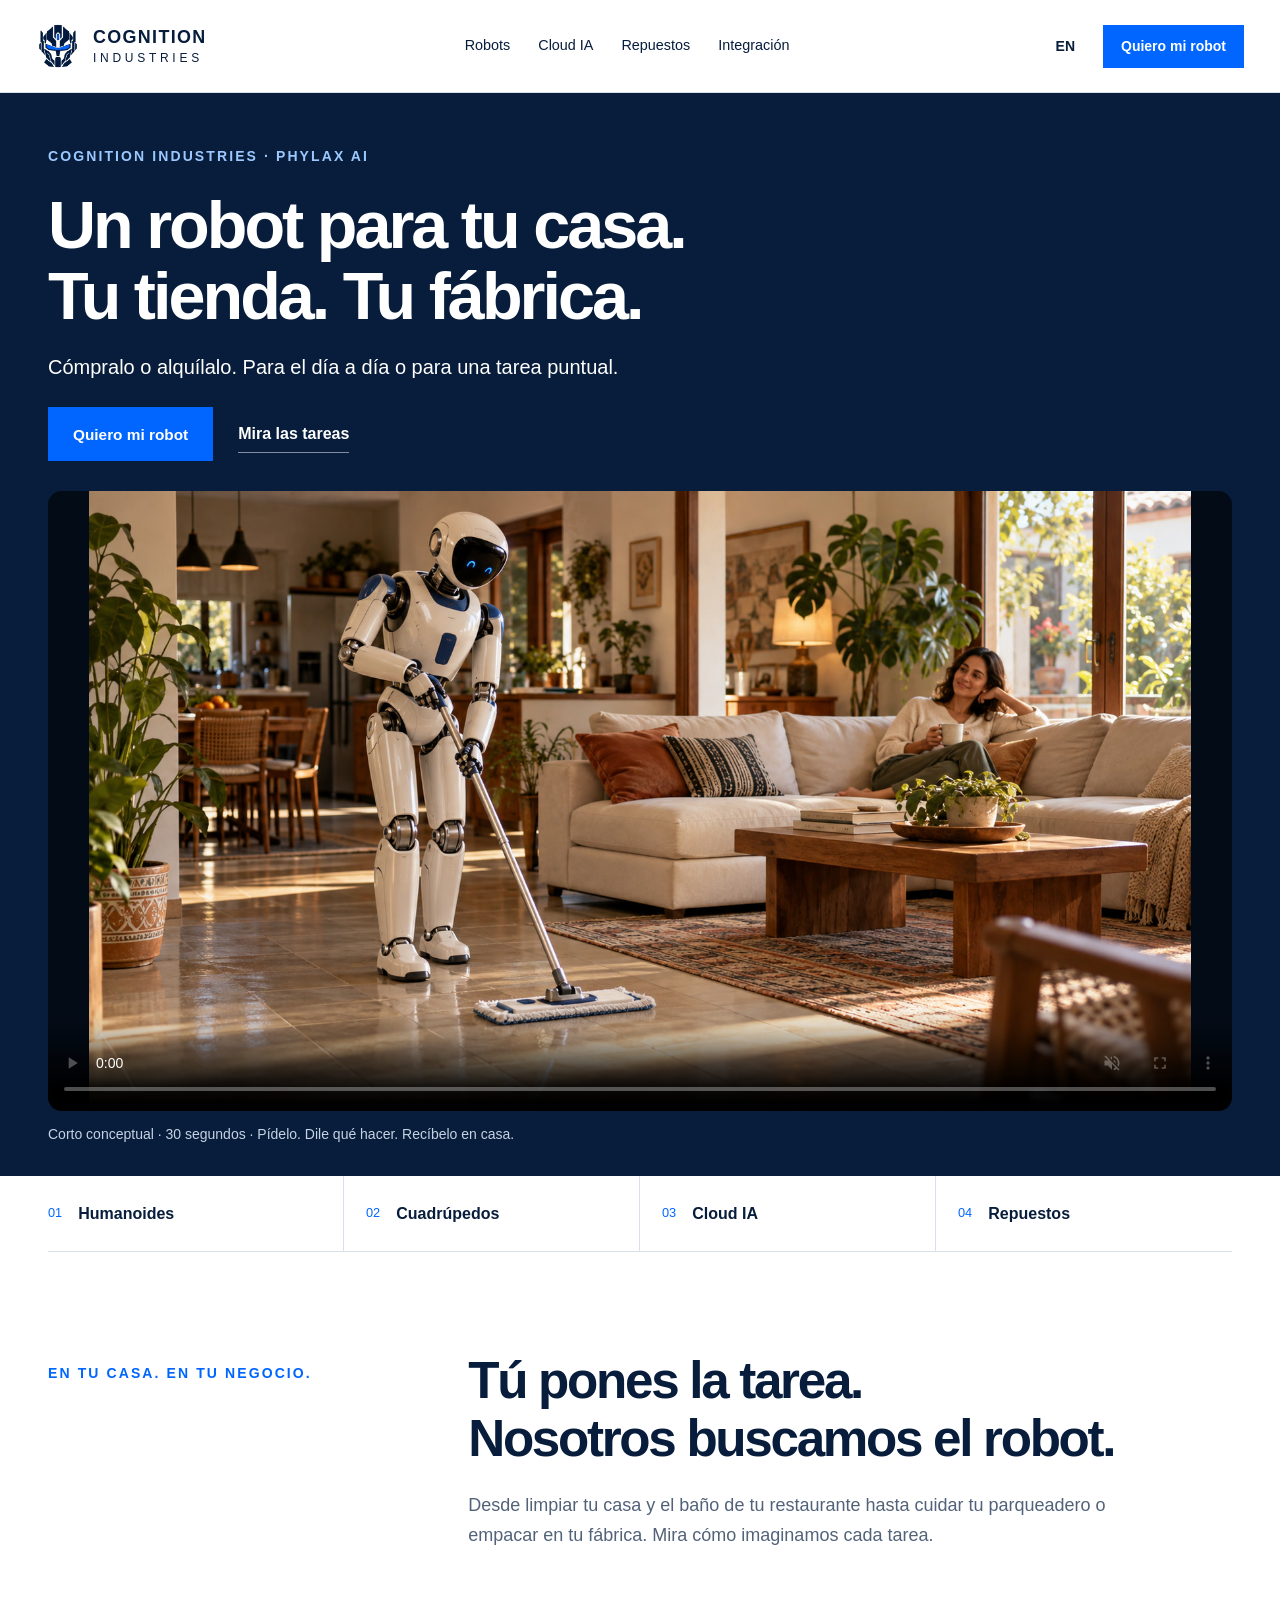
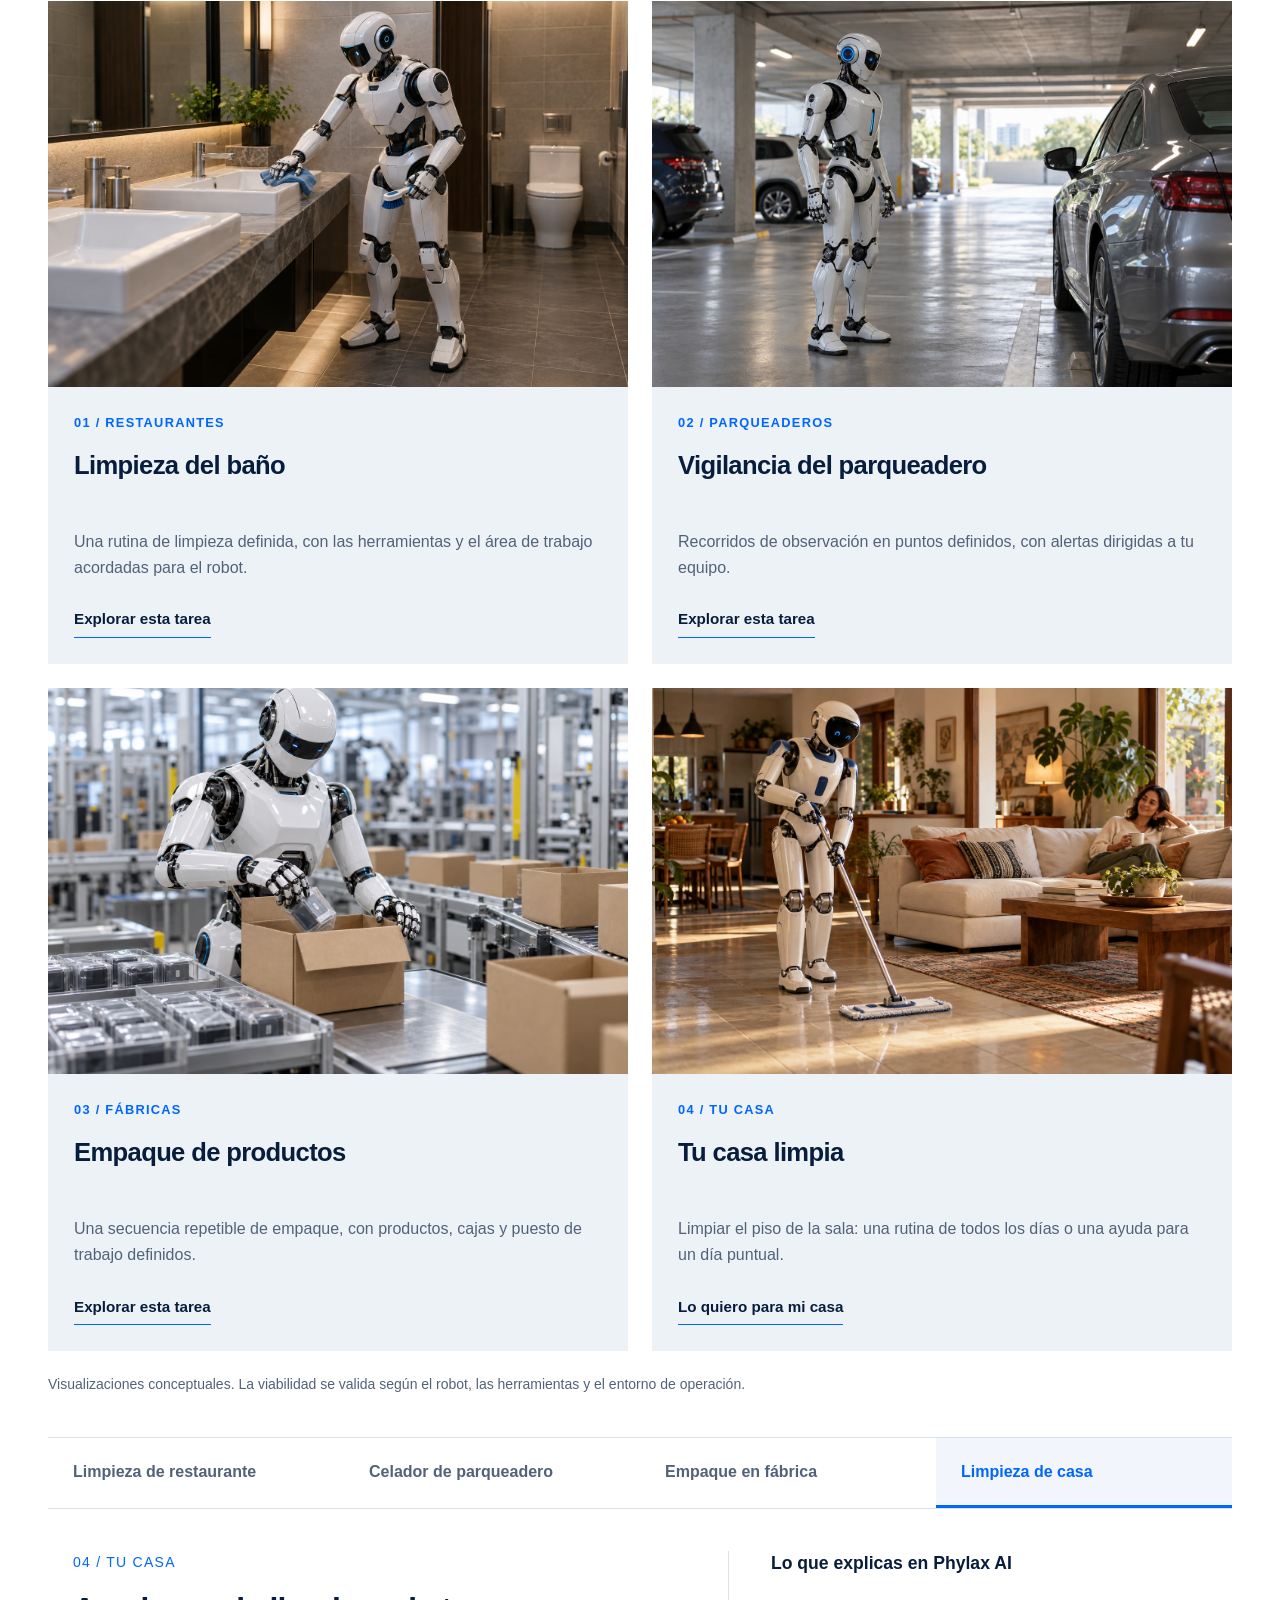
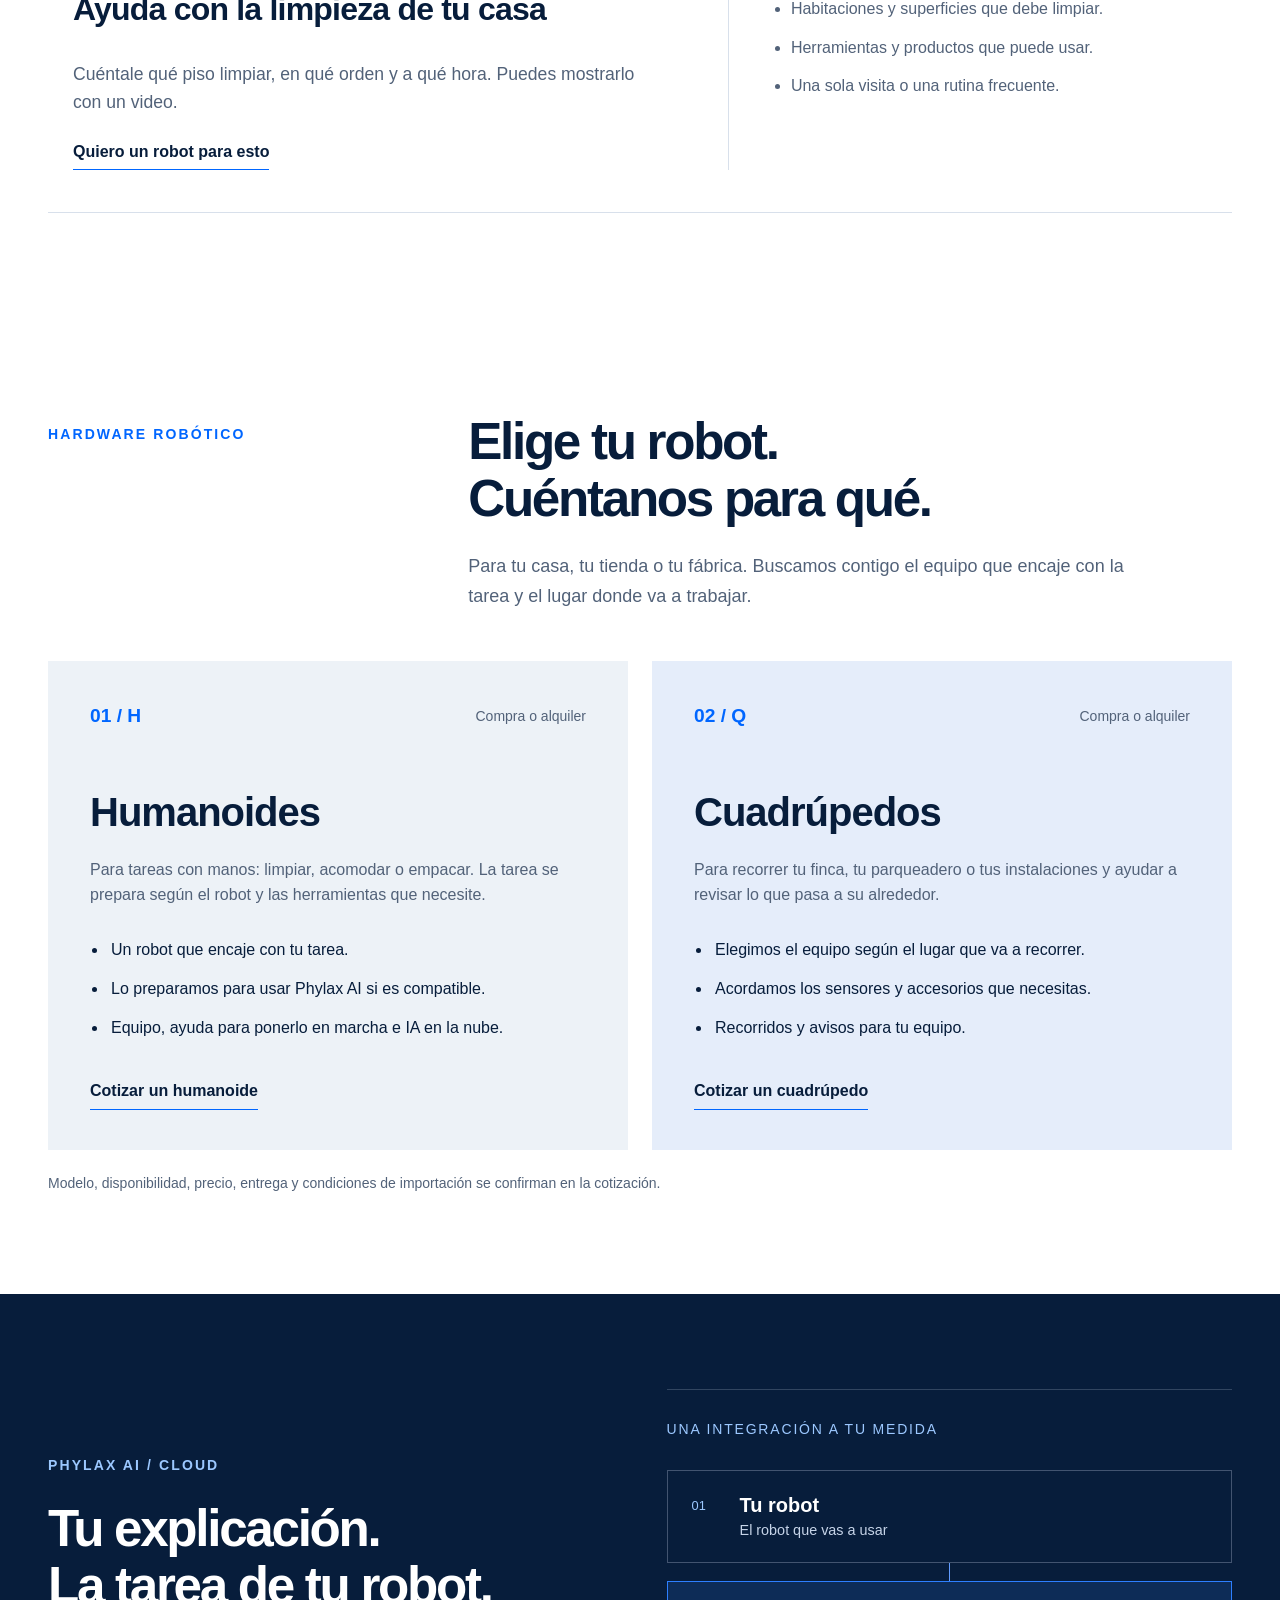
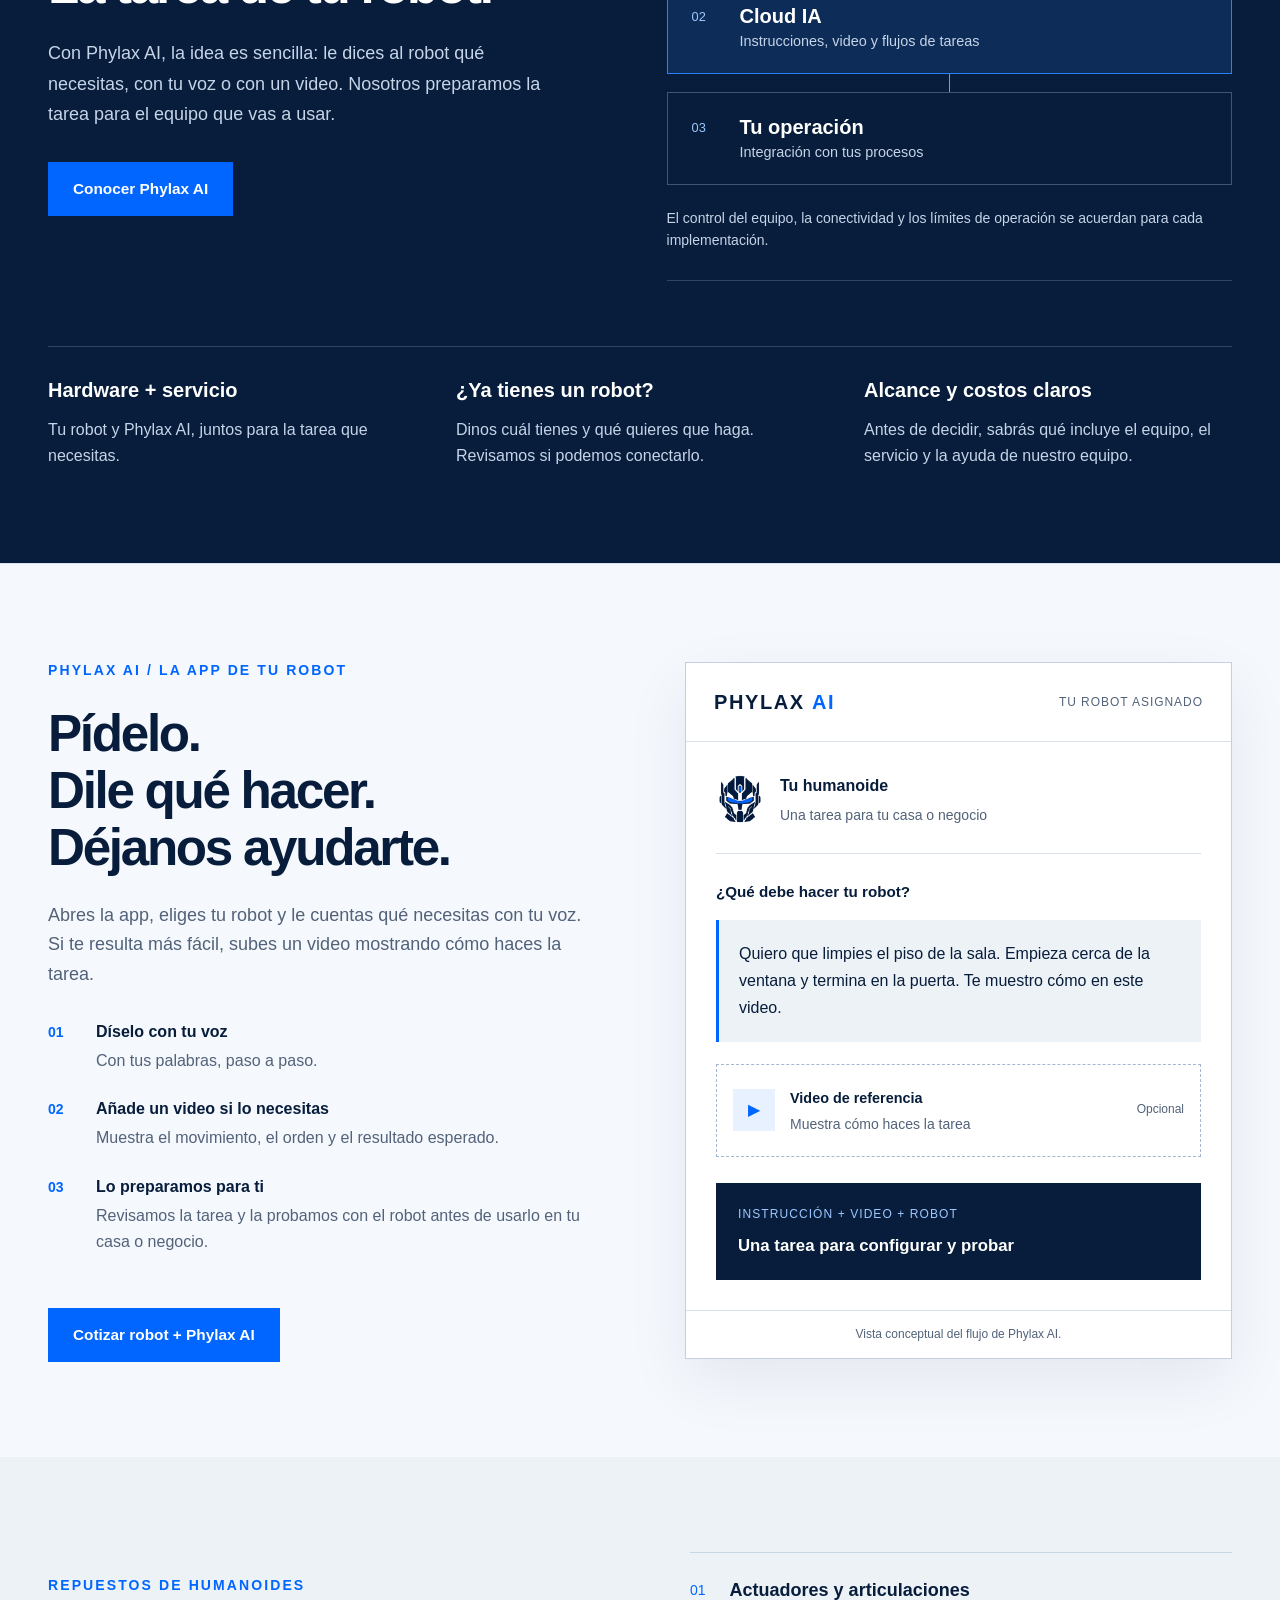
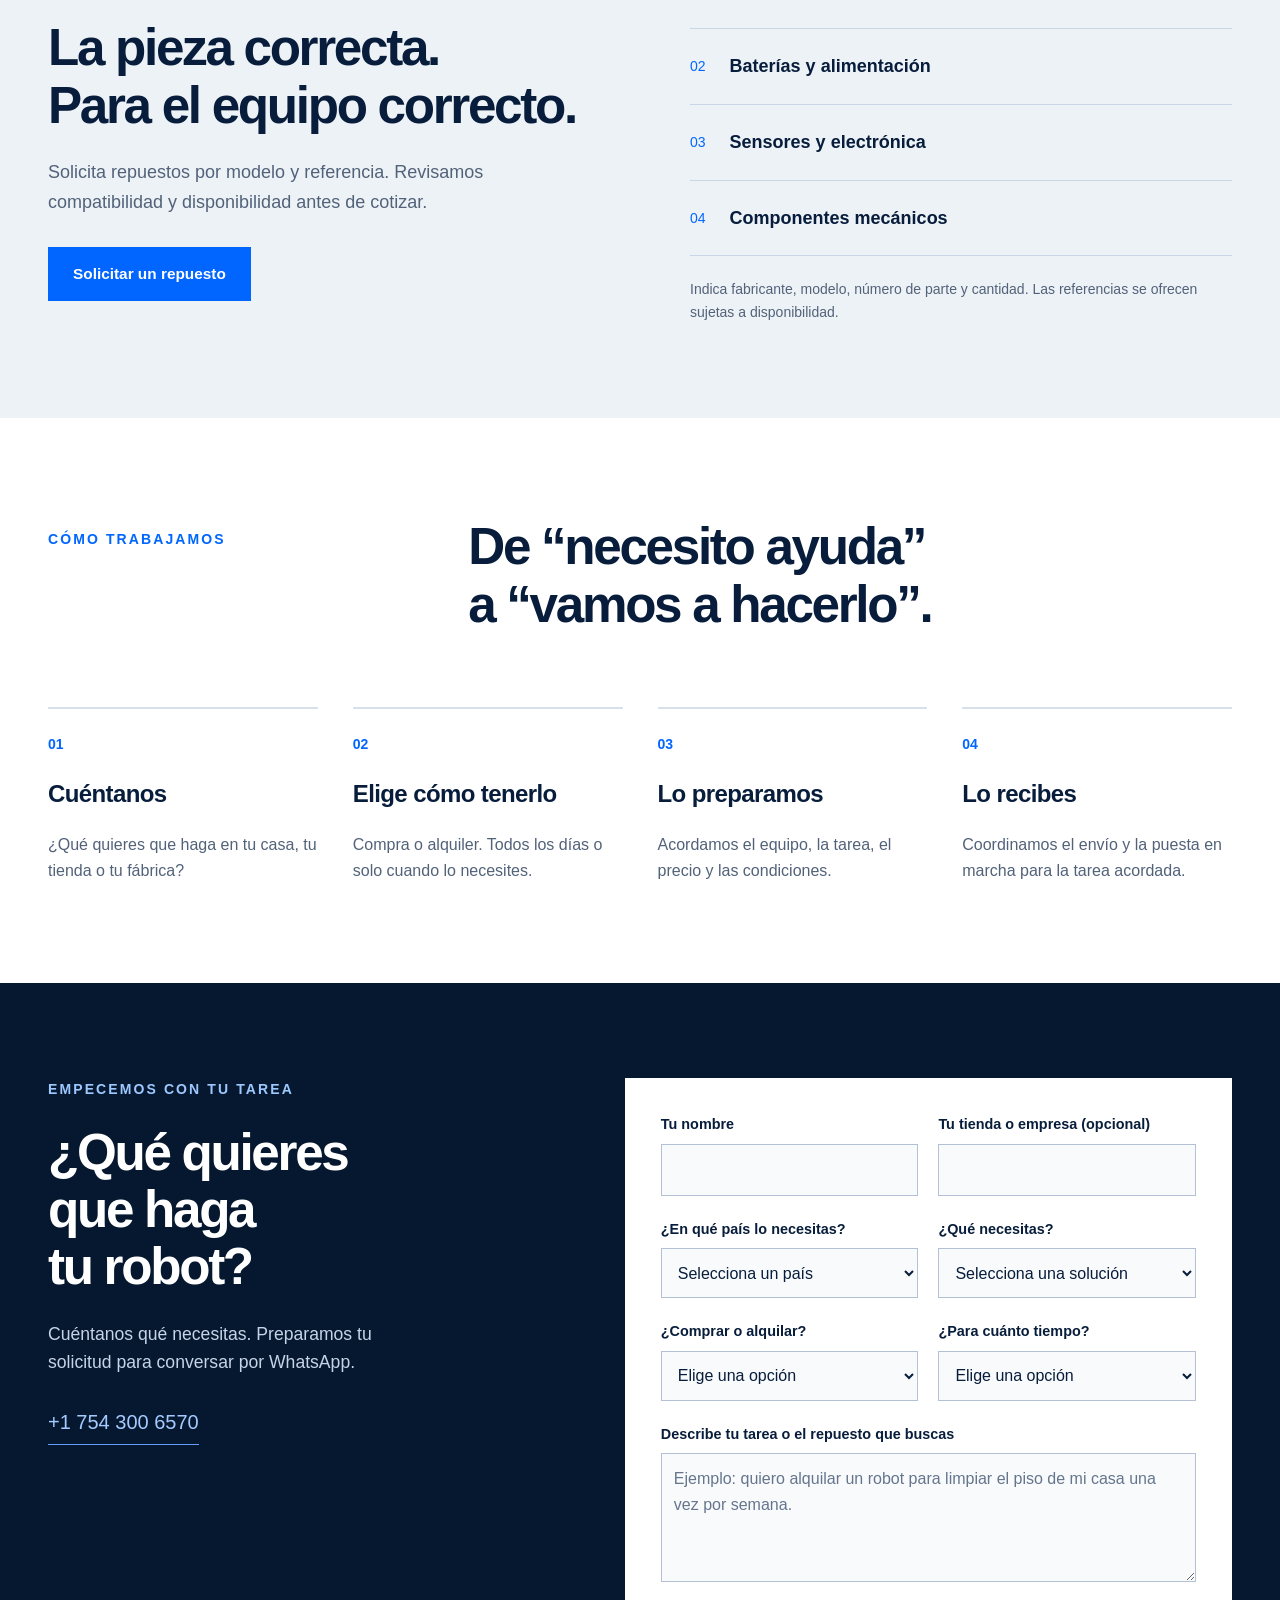
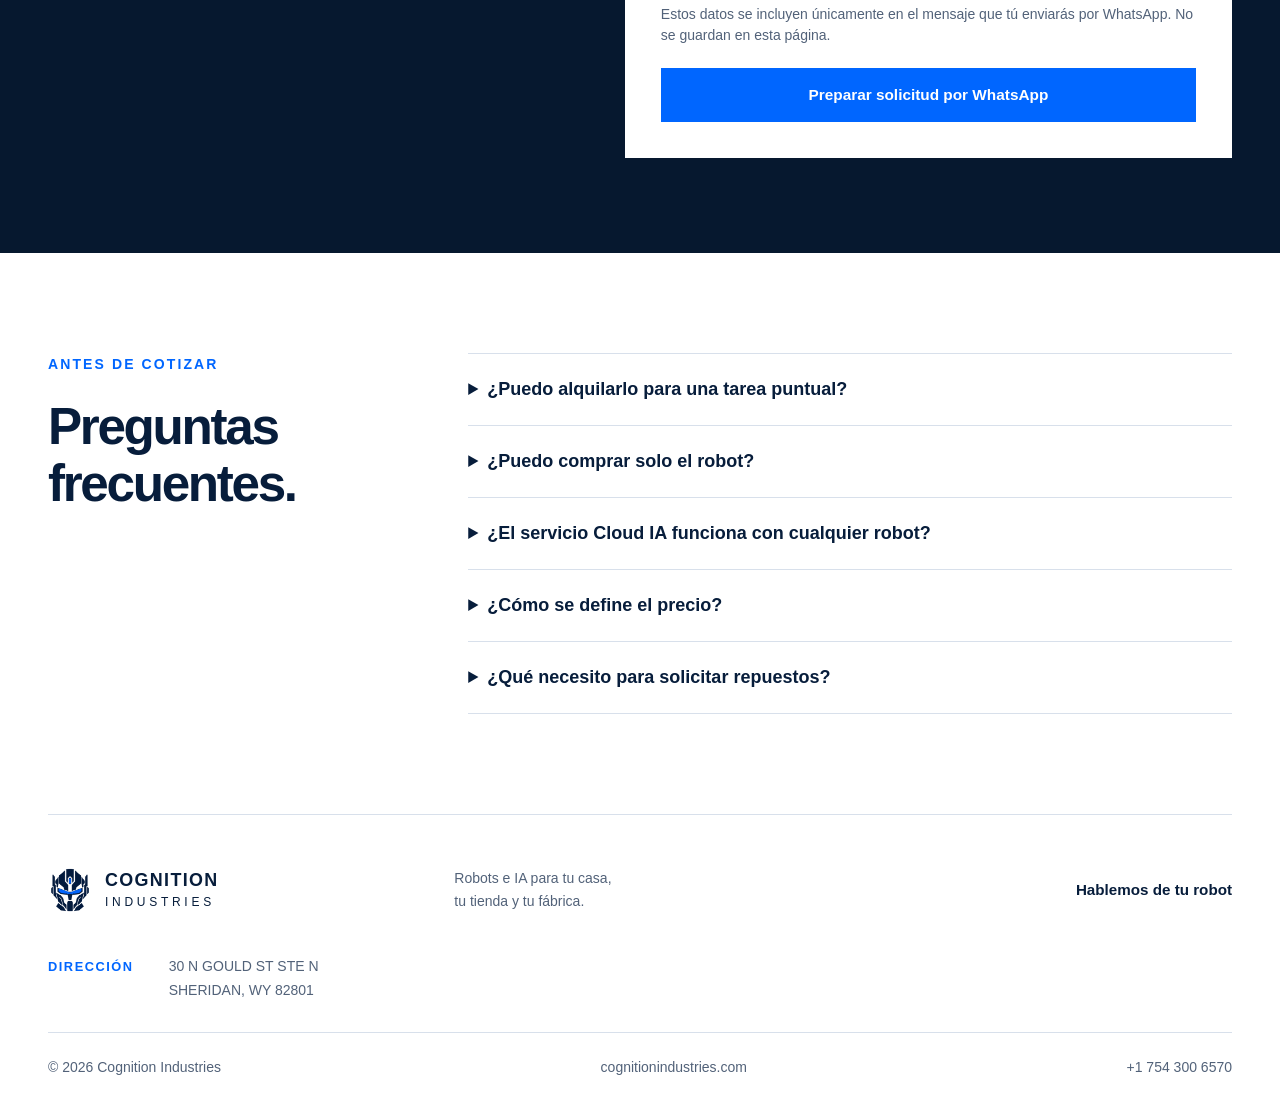
==== index.html @ f6464fd8 "Publicar primera versión de Cognition Industries" ====
<!DOCTYPE html>

<html lang="es"><head><meta charset="utf-8"/><meta content="width=device-width,initial-scale=1" name="viewport"/><title>Cognition Industries | Robótica y Cloud IA en Latinoamérica</title><meta content="Compra o alquila un robot para tu casa, tu tienda o tu fábrica. Humanoides, cuadrúpedos, Phylax AI y repuestos en Latinoamérica." name="description"/><meta content="#071D3B" name="theme-color"/><link href="simbolo-cognition.png" rel="icon" type="image/png"/><link href="styles.css" rel="stylesheet"/><script defer="" src="app.js"></script></head><body>
<a class="skip" data-en="Skip to content" href="#contenido">Ir al contenido</a>
<header><div class="nav-shell"><a aria-label="Cognition Industries" class="brand" href="#inicio"><img alt="" height="50" src="simbolo-cognition.png" width="44"/><span>COGNITION<small>INDUSTRIES</small></span></a><button aria-controls="navigation" aria-expanded="false" data-en="Menu" id="menu">Menú</button><nav aria-label="Navegación principal" id="navigation"><a data-en="Robots" href="#robots">Robots</a><a data-en="AI Cloud" href="#cloud">Cloud IA</a><a data-en="Spare parts" href="#repuestos">Repuestos</a><a data-en="Integration" href="#integracion">Integración</a></nav><div class="nav-actions"><button aria-label="Switch to English" id="language">EN</button><a class="button small" data-en="Find my robot" href="#cotizar">Quiero mi robot</a></div></div></header>
<main id="contenido">
<section class="film-hero" id="inicio"><div class="container film-heading"><p class="eyebrow light" data-en="COGNITION INDUSTRIES · PHYLAX AI">COGNITION INDUSTRIES · PHYLAX AI</p><h1 data-en="A robot for your home.&lt;br&gt;Your store. Your factory.">Un robot para tu casa.<br/>Tu tienda. Tu fábrica.</h1><p data-en="Buy it or rent it. For everyday work or a one-off task.">Cómpralo o alquílalo. Para el día a día o para una tarea puntual.</p><div class="hero-actions"><a class="button" data-en="I want my robot" href="#cotizar">Quiero mi robot</a><a class="text-link" data-en="See what it could do" href="#integracion">Mira las tareas</a></div></div><div class="container film-player"><video aria-label="Corto conceptual: solicita un robot por voz, despacho y limpieza del hogar" autoplay="" controls="" id="opening-film" loop="" muted="" playsinline="" poster="robot-limpieza-casa.jpg" preload="metadata"><source src="phylax-casa.mp4" type="video/mp4"/><track default="" kind="captions" label="Español" src="phylax-casa-es.vtt" srclang="es"/></video><p class="film-caption" data-en="Concept short · 30 seconds · Request it. Tell it what to do. Receive it at home.">Corto conceptual · 30 segundos · Pídelo. Dile qué hacer. Recíbelo en casa.</p></div></section>
<div class="solution-index container"><a href="#humanoides"><span>01</span><strong data-en="Humanoids">Humanoides</strong></a><a href="#cuadrupedos"><span>02</span><strong data-en="Quadrupeds">Cuadrúpedos</strong></a><a href="#cloud"><span>03</span><strong data-en="AI Cloud">Cloud IA</strong></a><a href="#repuestos"><span>04</span><strong data-en="Spare parts">Repuestos</strong></a></div><section class="section container" id="integracion"><div class="section-head"><p class="eyebrow" data-en="AT HOME. AT WORK.">EN TU CASA. EN TU NEGOCIO.</p><div><h2 data-en="You bring the task.&lt;br&gt;We find the robot.">Tú pones la tarea.<br/>Nosotros buscamos el robot.</h2><p class="intro" data-en="From cleaning your home and restaurant restroom to watching your parking area or packing in your factory. See how we imagine each task.">Desde limpiar tu casa y el baño de tu restaurante hasta cuidar tu parqueadero o empacar en tu fábrica. Mira cómo imaginamos cada tarea.</p></div></div>
<div class="industry-scenes">
<article><img alt="Visualización conceptual de un robot limpiando el baño de un restaurante" height="1024" loading="lazy" src="robot-limpieza-restaurante.png" width="1536"/><div class="scene-copy"><span class="eyebrow" data-en="01 / RESTAURANTS">01 / RESTAURANTES</span><h3 data-en="Cleaning the restroom">Limpieza del baño</h3><p data-en="A defined cleaning routine, with the tools and work area agreed for the robot.">Una rutina de limpieza definida, con las herramientas y el área de trabajo acordadas para el robot.</p><button class="text-link dark" data-case-pick="limpieza" data-en="Explore this task">Explorar esta tarea</button></div></article>
<article><img alt="Visualización conceptual de un robot celador en un parqueadero" height="1024" loading="lazy" src="robot-celador-parqueadero.png" width="1536"/><div class="scene-copy"><span class="eyebrow" data-en="02 / PARKING FACILITIES">02 / PARQUEADEROS</span><h3 data-en="Parking security">Vigilancia del parqueadero</h3><p data-en="Monitoring routes and observations at defined points, with alerts directed to your team.">Recorridos de observación en puntos definidos, con alertas dirigidas a tu equipo.</p><button class="text-link dark" data-case-pick="parqueadero" data-en="Explore this task">Explorar esta tarea</button></div></article>
<article><img alt="Visualización conceptual de un robot empacando productos en una fábrica" height="1024" loading="lazy" src="robot-empaque-fabrica.png" width="1536"/><div class="scene-copy"><span class="eyebrow" data-en="03 / FACTORIES">03 / FÁBRICAS</span><h3 data-en="Product packing">Empaque de productos</h3><p data-en="A repeatable packing sequence for defined products, boxes and workstation conditions.">Una secuencia repetible de empaque, con productos, cajas y puesto de trabajo definidos.</p><button class="text-link dark" data-case-pick="empaque" data-en="Explore this task">Explorar esta tarea</button></div></article>
<article><img alt="Escena conceptual de un humanoide limpiando el piso de una casa" height="864" loading="lazy" src="robot-limpieza-casa.jpg" width="1536"/><div class="scene-copy"><span class="eyebrow" data-en="04 / YOUR HOME">04 / TU CASA</span><h3 data-en="A clean home">Tu casa limpia</h3><p data-en="Clean the living room floor: a regular routine or help for a specific day.">Limpiar el piso de la sala: una rutina de todos los días o una ayuda para un día puntual.</p><button class="text-link dark" data-case-pick="casa" data-en="I want this for my home">Lo quiero para mi casa</button></div></article></div><p class="note scene-disclosure" data-en="Concept visualizations. Feasibility is validated according to the robot, tools and operating environment.">Visualizaciones conceptuales. La viabilidad se valida según el robot, las herramientas y el entorno de operación.</p>
<div class="case-browser"><div aria-label="Tareas industriales" class="case-tabs" role="tablist"><button aria-controls="case-panel" aria-selected="true" data-case="limpieza" data-en="Restaurant cleaning" id="tab-limpieza" role="tab">Limpieza de restaurante</button><button aria-controls="case-panel" aria-selected="false" data-case="parqueadero" data-en="Parking security" id="tab-parqueadero" role="tab" tabindex="-1">Celador de parqueadero</button><button aria-controls="case-panel" aria-selected="false" data-case="empaque" data-en="Factory packing" id="tab-empaque" role="tab" tabindex="-1">Empaque en fábrica</button><button aria-controls="case-panel" aria-selected="false" data-case="casa" data-en="Home cleaning" id="tab-casa" role="tab" tabindex="-1">Limpieza de casa</button></div><div aria-labelledby="tab-limpieza" class="case-panel" id="case-panel" role="tabpanel" tabindex="0"><div><span class="case-meta" id="case-meta">01 / RESTAURANTE</span><h3 id="case-title">Una rutina de limpieza para tu restaurante</h3><p id="case-description">Describe qué superficies debe limpiar el robot, con qué herramientas y en qué horario.</p><button class="text-link dark" data-en="I want a robot for this" id="case-quote">Quiero un robot para esto</button></div><div class="case-requirements"><h4 data-en="What you explain in Phylax AI">Lo que explicas en Phylax AI</h4><ul id="case-requirements"><li>Superficies y orden de limpieza.</li><li>Herramientas y productos permitidos.</li><li>Horario y límites del área de trabajo.</li></ul></div></div></div></section>
<section class="section container" id="robots"><div class="section-head"><p class="eyebrow" data-en="ROBOTIC HARDWARE">HARDWARE ROBÓTICO</p><div><h2 data-en="Choose your robot.&lt;br&gt;Tell us what for.">Elige tu robot.<br/>Cuéntanos para qué.</h2><p class="intro" data-en="For your home, store or factory. Together, we find equipment that fits the task and where it will work.">Para tu casa, tu tienda o tu fábrica. Buscamos contigo el equipo que encaje con la tarea y el lugar donde va a trabajar.</p></div></div><div class="robot-offers">
<article class="robot-offer" id="humanoides"><div class="offer-top"><b>01 / H</b><span data-en="Buy or rent">Compra o alquiler</span></div><h3 data-en="Humanoids">Humanoides</h3><p data-en="For hands-on tasks: cleaning, arranging or packing. The task is set up for the robot and tools it needs.">Para tareas con manos: limpiar, acomodar o empacar. La tarea se prepara según el robot y las herramientas que necesite.</p><ul><li data-en="A robot that fits your task.">Un robot que encaje con tu tarea.</li><li data-en="We set it up for Phylax AI when compatible.">Lo preparamos para usar Phylax AI si es compatible.</li><li data-en="Equipment, setup help and cloud AI.">Equipo, ayuda para ponerlo en marcha e IA en la nube.</li></ul><button class="text-link dark" data-en="Request a humanoid quote" data-solution="Humanoide">Cotizar un humanoide</button></article>
<article class="robot-offer quadruped" id="cuadrupedos"><div class="offer-top"><b>02 / Q</b><span data-en="Buy or rent">Compra o alquiler</span></div><h3 data-en="Quadrupeds">Cuadrúpedos</h3><p data-en="For moving around your land, parking area or premises and helping you check its surroundings.">Para recorrer tu finca, tu parqueadero o tus instalaciones y ayudar a revisar lo que pasa a su alrededor.</p><ul><li data-en="We choose equipment for the area it will cover.">Elegimos el equipo según el lugar que va a recorrer.</li><li data-en="We agree on the sensors and accessories you need.">Acordamos los sensores y accesorios que necesitas.</li><li data-en="Routes and alerts for your team.">Recorridos y avisos para tu equipo.</li></ul><button class="text-link dark" data-en="Request a quadruped quote" data-solution="Cuadrúpedo">Cotizar un cuadrúpedo</button></article></div><p class="note" data-en="Model, availability, price, delivery and import conditions are confirmed in the quotation.">Modelo, disponibilidad, precio, entrega y condiciones de importación se confirman en la cotización.</p></section>
<section class="cloud-section" id="cloud"><div class="container cloud-grid"><div><p class="eyebrow light" data-en="PHYLAX AI / CLOUD">PHYLAX AI / CLOUD</p><h2 data-en="Your explanation.&lt;br&gt;Your robot’s task.">Tu explicación.<br/>La tarea de tu robot.</h2><p class="cloud-copy" data-en="With Phylax AI, the idea is simple: tell the robot what you need, using your voice or a video. We set up the task for the equipment you will use.">Con Phylax AI, la idea es sencilla: le dices al robot qué necesitas, con tu voz o con un video. Nosotros preparamos la tarea para el equipo que vas a usar.</p><button class="button" data-en="Meet Phylax AI" data-solution="Cloud IA">Conocer Phylax AI</button></div><div class="architecture-area"><p class="architecture-label" data-en="AN INTEGRATION BUILT FOR YOUR TASK">UNA INTEGRACIÓN A TU MEDIDA</p><div class="architecture"><div class="node"><span>01</span><strong data-en="Your robot">Tu robot</strong><small data-en="The robot you will use">El robot que vas a usar</small></div><div class="connector"></div><div class="node core"><span>02</span><strong data-en="AI Cloud">Cloud IA</strong><small data-en="Instructions, video and task workflows">Instrucciones, video y flujos de tareas</small></div><div class="connector"></div><div class="node"><span>03</span><strong data-en="Your operations">Tu operación</strong><small data-en="Integration with your processes">Integración con tus procesos</small></div></div><p class="note" data-en="Equipment control, connectivity and operating limits are agreed for each implementation.">El control del equipo, la conectividad y los límites de operación se acuerdan para cada implementación.</p></div></div><div class="container cloud-details"><div><h3 data-en="Hardware + service">Hardware + servicio</h3><p data-en="Your robot and Phylax AI, together for the task you need.">Tu robot y Phylax AI, juntos para la tarea que necesitas.</p></div><div><h3 data-en="Already have a robot?">¿Ya tienes un robot?</h3><p data-en="Tell us which robot you have and what you want it to do. We check whether we can connect it.">Dinos cuál tienes y qué quieres que haga. Revisamos si podemos conectarlo.</p></div><div><h3 data-en="Clear scope and costs">Alcance y costos claros</h3><p data-en="Before deciding, you will know what the equipment, service and team support include.">Antes de decidir, sabrás qué incluye el equipo, el servicio y la ayuda de nuestro equipo.</p></div></div></section>

<section class="phylax-section" id="phylax-app"><div class="container phylax-grid"><div><p class="eyebrow" data-en="PHYLAX AI / YOUR ROBOT'S APP">PHYLAX AI / LA APP DE TU ROBOT</p><h2 data-en="Request it.&lt;br&gt;Tell it what to do.&lt;br&gt;Let us help.">Pídelo.<br/>Dile qué hacer.<br/>Déjanos ayudarte.</h2><p class="intro" data-en="Open the app, choose your robot and use your voice to say what you need. If it is easier, upload a video showing how you do the task.">Abres la app, eliges tu robot y le cuentas qué necesitas con tu voz. Si te resulta más fácil, subes un video mostrando cómo haces la tarea.</p><ol class="phylax-steps"><li><b data-en="Say it with your voice">Díselo con tu voz</b><span data-en="Use your own words, step by step.">Con tus palabras, paso a paso.</span></li><li><b data-en="Add a video if useful">Añade un video si lo necesitas</b><span data-en="Show the movement, order and expected result.">Muestra el movimiento, el orden y el resultado esperado.</span></li><li><b data-en="We set it up for you">Lo preparamos para ti</b><span data-en="We review and test the task with the robot before it works in your home or business.">Revisamos la tarea y la probamos con el robot antes de usarlo en tu casa o negocio.</span></li></ol><button class="button" data-en="Request robot + Phylax AI" data-solution="Hardware + Cloud IA">Cotizar robot + Phylax AI</button></div>
<div class="app-concept"><div class="app-title"><span class="app-logotype">PHYLAX <b>AI</b></span><span class="app-subtitle" data-en="YOUR ASSIGNED ROBOT">TU ROBOT ASIGNADO</span></div><div class="app-body"><div class="app-robot-row"><img alt="" height="54" src="simbolo-cognition.png" width="48"/><div><b data-en="Your humanoid">Tu humanoide</b><p data-en="A task for your home or business">Una tarea para tu casa o negocio</p></div></div><p class="app-label" data-en="What should your robot do?">¿Qué debe hacer tu robot?</p><blockquote id="app-instruction">Limpia el lavamanos y las superficies del baño del restaurante. Sigue el orden que muestro en el video y trabaja dentro del área asignada.</blockquote><div class="video-reference"><span aria-hidden="true" class="video-play">▶</span><div><b data-en="Reference video">Video de referencia</b><p data-en="Show how you do the task">Muestra cómo haces la tarea</p></div><span class="video-optional" data-en="Optional">Opcional</span></div><div class="app-task"><span data-en="INSTRUCTION + VIDEO + ROBOT">INSTRUCCIÓN + VIDEO + ROBOT</span><strong data-en="A task ready to configure and test">Una tarea para configurar y probar</strong></div></div><p class="app-concept-caption" data-en="Concept view of the Phylax AI workflow.">Vista conceptual del flujo de Phylax AI.</p></div></div></section>
<section class="parts-section" id="repuestos"><div class="container parts-grid"><div><p class="eyebrow" data-en="HUMANOID SPARE PARTS">REPUESTOS DE HUMANOIDES</p><h2 data-en="The right part.&lt;br&gt;For the right equipment.">La pieza correcta.<br/>Para el equipo correcto.</h2><p class="intro" data-en="Request parts by model and reference. We review compatibility and availability before quoting.">Solicita repuestos por modelo y referencia. Revisamos compatibilidad y disponibilidad antes de cotizar.</p><button class="button" data-en="Request a spare part" data-solution="Repuestos">Solicitar un repuesto</button></div><div class="parts-list"><div><span>01</span><strong data-en="Actuators and joints">Actuadores y articulaciones</strong></div><div><span>02</span><strong data-en="Batteries and power">Baterías y alimentación</strong></div><div><span>03</span><strong data-en="Sensors and electronics">Sensores y electrónica</strong></div><div><span>04</span><strong data-en="Mechanical components">Componentes mecánicos</strong></div><p class="note" data-en="Provide manufacturer, model, part number and quantity. References are offered subject to availability.">Indica fabricante, modelo, número de parte y cantidad. Las referencias se ofrecen sujetas a disponibilidad.</p></div></div></section>
<section class="section container"><div class="section-head"><p class="eyebrow" data-en="HOW WE WORK">CÓMO TRABAJAMOS</p><h2 data-en="From “I need help”&lt;br&gt;to “let’s do it”.">De “necesito ayuda”<br/>a “vamos a hacerlo”.</h2></div><ol class="steps"><li><span>01</span><h3 data-en="Tell us">Cuéntanos</h3><p data-en="What do you want it to do in your home, store or factory?">¿Qué quieres que haga en tu casa, tu tienda o tu fábrica?</p></li><li><span>02</span><h3 data-en="Choose how to get it">Elige cómo tenerlo</h3><p data-en="Buy or rent. Every day or only when needed.">Compra o alquiler. Todos los días o solo cuando lo necesites.</p></li><li><span>03</span><h3 data-en="We prepare it">Lo preparamos</h3><p data-en="We agree on the equipment, task, price and terms.">Acordamos el equipo, la tarea, el precio y las condiciones.</p></li><li><span>04</span><h3 data-en="Receive it">Lo recibes</h3><p data-en="We coordinate delivery and setup for the agreed task.">Coordinamos el envío y la puesta en marcha para la tarea acordada.</p></li></ol></section>
<section class="quote-section" id="cotizar"><div class="container quote-grid"><div><p class="eyebrow light" data-en="LET'S START WITH YOUR TASK">EMPECEMOS CON TU TAREA</p><h2 data-en="What should&lt;br&gt;your robot&lt;br&gt;do?">¿Qué quieres<br/>que haga<br/>tu robot?</h2><p data-en="Tell us what you need. We prepare your request to continue on WhatsApp.">Cuéntanos qué necesitas. Preparamos tu solicitud para conversar por WhatsApp.</p><a class="phone" href="https://wa.me/17543006570" rel="noopener noreferrer" target="_blank">+1 754 300 6570</a></div><form id="quote-form"><div class="form-grid"><div class="field"><label data-en="Your name" for="name">Tu nombre</label><input autocomplete="name" id="name" maxlength="100" name="name" required=""/></div><div class="field"><label data-en="Your store or company (optional)" for="company">Tu tienda o empresa (opcional)</label><input autocomplete="organization" id="company" maxlength="120" name="company"/></div><div class="field"><label data-en="Which country do you need it in?" for="country">¿En qué país lo necesitas?</label><select id="country" name="country" required=""><option data-en="Select a country" value="">Selecciona un país</option><option data-en="Colombia" value="Colombia">Colombia</option><option>México</option><option>Chile</option><option>Perú</option><option>Argentina</option><option>Brasil</option><option>Ecuador</option><option>Venezuela</option><option>Panamá</option><option>Costa Rica</option><option>Uruguay</option><option>República Dominicana</option><option data-en="Another Latin American country" value="Otro">Otro país de Latinoamérica</option></select></div><div class="field"><label data-en="What do you need?" for="solution">¿Qué necesitas?</label><select id="solution" name="solution" required=""><option data-en="Select a solution" value="">Selecciona una solución</option><option data-en="Humanoid" value="Humanoide">Humanoide</option><option data-en="Quadruped" value="Cuadrúpedo">Cuadrúpedo</option><option data-en="AI Cloud" value="Cloud IA">Cloud IA</option><option data-en="Humanoid spare parts" value="Repuestos">Repuestos de humanoides</option><option data-en="Robot + AI Cloud" value="Hardware + Cloud IA">Robot + Cloud IA</option></select></div><div class="field"><label data-en="Buy or rent?" for="mode">¿Comprar o alquilar?</label><select id="mode" name="mode" required=""><option data-en="Choose an option" value="">Elige una opción</option><option data-en="Buy" value="Comprar">Comprar</option><option data-en="Rent" value="Alquilar">Alquilar</option><option data-en="Help me choose" value="Quiero orientación">Quiero orientación</option></select></div><div class="field"><label data-en="How often?" for="frequency">¿Para cuánto tiempo?</label><select id="frequency" name="frequency" required=""><option data-en="Choose an option" value="">Elige una opción</option><option data-en="Ongoing work" value="Tarea permanente">Tarea permanente</option><option data-en="One-off task" value="Tarea puntual">Tarea puntual</option><option data-en="Still deciding" value="Por definir">Por definir</option></select></div><div class="field full"><label data-en="Describe your task or the part you need" for="task">Describe tu tarea o el repuesto que buscas</label><textarea data-placeholder-en="Example: I want to rent a robot to clean my home floor once a week." id="task" maxlength="1200" minlength="10" name="task" placeholder="Ejemplo: quiero alquilar un robot para limpiar el piso de mi casa una vez por semana." required="" rows="4"></textarea></div></div><p class="privacy" data-en="These details are included only in the message you send through WhatsApp. They are not stored on this page.">Estos datos se incluyen únicamente en el mensaje que tú enviarás por WhatsApp. No se guardan en esta página.</p><button class="button submit" data-en="Prepare WhatsApp request" type="submit">Preparar solicitud por WhatsApp</button><p aria-live="polite" id="form-status" role="status"></p><a data-en="Open WhatsApp and send my request" hidden="" id="message-link" rel="noopener noreferrer" target="_blank">Abrir WhatsApp y enviar mi solicitud</a><noscript><p>Para cotizar, <a href="https://wa.me/17543006570">escríbenos por WhatsApp</a>.</p></noscript></form></div></section>
<section class="section container faq"><div><p class="eyebrow" data-en="BEFORE REQUESTING A QUOTE">ANTES DE COTIZAR</p><h2 data-en="Frequently asked&lt;br&gt;questions.">Preguntas<br/>frecuentes.</h2></div><div><details><summary data-en="Can I rent it for a one-off task?">¿Puedo alquilarlo para una tarea puntual?</summary><p data-en="Tell us the task, location and how long you need it. We confirm available equipment, rental terms and price with you before booking.">Sí, puedes consultar por alquiler para una tarea puntual o para una rutina permanente. Cuéntanos qué necesitas y por cuánto tiempo; te confirmamos disponibilidad, precio y condiciones antes de reservar.</p></details><details><summary data-en="Can I buy just the robot?">¿Puedo comprar solo el robot?</summary><p data-en="Yes. You can request a hardware proposal or one that includes integration and AI Cloud. Scope is defined around your needs.">Sí. Puedes solicitar una propuesta de hardware o una propuesta que incluya integración y Cloud IA. El alcance se define según tu necesidad.</p></details><details><summary data-en="Does AI Cloud work with every robot?">¿El servicio Cloud IA funciona con cualquier robot?</summary><p data-en="Compatibility is evaluated by model, SDK, connectivity and task. If you already own a robot, share these details before requesting an integration quote.">La compatibilidad se evalúa por modelo, SDK, conectividad y tarea. Si ya tienes un equipo, comparte esos datos antes de cotizar la integración.</p></details><details><summary data-en="How is pricing defined?">¿Cómo se define el precio?</summary><p data-en="It depends on equipment, configuration, destination country and integration scope. Hardware, services and associated costs are detailed in the proposal.">Depende del equipo, la configuración, el país de destino y el alcance de integración. Hardware, servicios y costos asociados se detallan en la propuesta.</p></details><details><summary data-en="What do I need to request spare parts?">¿Qué necesito para solicitar repuestos?</summary><p data-en="Manufacturer, humanoid model, part reference, quantity and delivery country. If you do not know the reference, describe the component and share its details on WhatsApp.">Fabricante, modelo del humanoide, referencia de la pieza, cantidad y país de entrega. Si no conoces la referencia, descríbenos el componente y comparte sus datos por WhatsApp.</p></details></div></section>
</main><footer><div class="container footer-top"><a class="brand" href="#inicio"><img alt="" height="50" src="simbolo-cognition.png" width="44"/><span>COGNITION<small>INDUSTRIES</small></span></a><p data-en="Robots and AI for your home,&lt;br&gt;store and factory.">Robots e IA para tu casa,<br/>tu tienda y tu fábrica.</p><a data-en="Let’s talk about your robot" href="#cotizar">Hablemos de tu robot</a></div><div class="container corporate-address"><span data-en="ADDRESS">DIRECCIÓN</span><address>30 N GOULD ST STE N<br/>SHERIDAN, WY 82801</address></div><div class="container footer-bottom"><span>© 2026 Cognition Industries</span><span>cognitionindustries.com</span><a href="tel:+17543006570">+1 754 300 6570</a></div></footer></body></html>
---- styles.css ----
:root{--navy:#071d3b;--blue:#0066ff;--gray:#edf2f7;--muted:#526279;--line:#d8e0eb}*{box-sizing:border-box}html{scroll-behavior:smooth;scroll-padding-top:100px}body{margin:0;color:var(--navy);background:white;font:1rem/1.6 Arial,Helvetica,sans-serif}button,input,select,textarea{font:inherit}button{cursor:pointer}a{color:inherit;text-decoration:none}img{display:block;max-width:100%}h1,h2,h3,h4,p{margin-top:0}h1,h2,h3,h4{line-height:1.12}h2{font-size:clamp(2rem,4vw,3.5rem);letter-spacing:-.045em;margin-bottom:24px}h3{font-size:1.65rem;letter-spacing:-.025em}a:focus-visible,button:focus-visible,input:focus-visible,select:focus-visible,textarea:focus-visible,summary:focus-visible,[tabindex]:focus-visible{outline:3px solid var(--blue);outline-offset:5px}::selection{background:#b7d4ff;color:var(--navy)}.container{width:min(1280px,calc(100% - 96px));margin-inline:auto}.skip{position:fixed;top:-80px;left:20px;z-index:100;background:white;padding:14px}.skip:focus{top:12px}header{position:sticky;top:0;z-index:30;background:#fffffffa;border-bottom:1px solid var(--line);backdrop-filter:blur(12px)}.nav-shell{width:min(1440px,calc(100% - 72px));margin:auto;min-height:92px;display:flex;align-items:center;justify-content:space-between;gap:25px}.brand{display:flex;align-items:center;gap:13px;flex-shrink:0}.brand img{object-fit:contain;width:44px;height:50px}.brand span{font-size:1.12rem;line-height:1.12;letter-spacing:.075em;font-weight:800}.brand small{display:block;font-size:.75rem;letter-spacing:.31em;font-weight:400;margin-top:5px}nav{display:flex;gap:28px;font-size:.9rem}nav a:hover{color:var(--blue)}.nav-actions{display:flex;align-items:center;gap:20px}#language{background:none;border:0;padding:8px;color:var(--navy);font-weight:700;font-size:.875rem}#menu{display:none}.button{display:inline-flex;justify-content:center;align-items:center;min-height:54px;padding:14px 24px;background:var(--blue);color:white;border:1px solid var(--blue);font-size:.96rem;font-weight:700;line-height:1.3;transition:background .18s,transform .18s}.button:hover{background:#0056d7;border-color:#0056d7;transform:translateY(-1px)}.button.small{min-height:43px;padding:11px 17px;font-size:.875rem}.text-link{display:inline-block;border:0;border-bottom:1px solid #ffffff80;background:none;color:white;font-weight:700;padding:7px 0;line-height:1.35;font-size:1rem}.text-link:hover{border-color:var(--blue);color:#97c4ff}.text-link.dark{color:var(--navy);border-color:var(--blue)}.text-link.dark:hover{color:var(--blue)}.hero{position:relative;isolation:isolate;min-height:690px;display:flex;align-items:center;overflow:hidden;background:#04101e;color:white}.hero-image{position:absolute;inset:0;width:100%;height:100%;object-fit:cover;object-position:66% center;z-index:-3}.shade{position:absolute;inset:0;z-index:-2;background:linear-gradient(90deg,#031021ed 0%,#041021dc 29%,#04102165 52%,transparent 75%),linear-gradient(0deg,#03102182,transparent 30%)}.hero-content{padding-top:65px;padding-bottom:94px}.eyebrow{font-size:.875rem;font-weight:700;letter-spacing:.15em;color:var(--blue);margin-bottom:23px}.eyebrow.light{color:#9cc8ff}.hero h1{font-size:clamp(3.25rem,5.7vw,5.75rem);letter-spacing:-.055em;line-height:1.03;margin-bottom:28px;max-width:650px}.hero h1 span{color:#65a7ff}.hero-copy{font-size:1.2rem;line-height:1.6;color:#d4dfef;max-width:475px;margin-bottom:32px}.hero-actions{display:flex;align-items:center;gap:30px;flex-wrap:wrap}.caption{position:absolute;right:36px;bottom:15px;max-width:510px;margin:0;font-size:.75rem;color:#dae5f3;text-align:right;line-height:1.5}.solution-index{display:grid;grid-template-columns:repeat(4,1fr);border-bottom:1px solid var(--line)}.solution-index a{padding:25px 22px;display:flex;gap:16px;align-items:center;border-right:1px solid var(--line)}.solution-index a:first-child{padding-left:0}.solution-index a:last-child{border-right:0}.solution-index a:hover{background:var(--gray)}.solution-index span{color:var(--blue);font-size:.8rem}.solution-index strong{font-size:1rem}.section{padding-block:100px}.section-head{display:grid;grid-template-columns:1fr 2.15fr;gap:65px;margin-bottom:50px}.section-head>.eyebrow{padding-top:10px}.intro{color:var(--muted);font-size:1.125rem;line-height:1.65;max-width:700px;margin-bottom:0}.robot-offers{display:grid;grid-template-columns:1fr 1fr;gap:24px}.robot-offer{background:var(--gray);padding:40px 42px;scroll-margin-top:120px}.robot-offer.quadruped{background:#e5edfa}.offer-top{display:flex;justify-content:space-between;align-items:center;gap:10px;margin-bottom:58px;flex-wrap:wrap}.offer-top b{font-size:1.2rem;color:var(--blue)}.offer-top span{font-size:.875rem;color:var(--muted)}.robot-offer h3{font-size:2.5rem;margin-bottom:22px}.robot-offer p{color:var(--muted);margin-bottom:28px}.robot-offer ul{padding-left:18px;margin:0 0 32px;line-height:1.7}.robot-offer li{margin-bottom:12px;padding-left:3px}.note{font-size:.875rem;color:var(--muted);margin:22px 0 0}.cloud-section{background:var(--navy);color:white;padding-block:95px}.cloud-grid{display:grid;grid-template-columns:1fr 1.05fr;gap:80px;align-items:center}.cloud-copy{font-size:1.125rem;line-height:1.7;color:#c6d4e8;max-width:500px;margin-bottom:32px}.architecture-area{border-top:1px solid #314560;border-bottom:1px solid #314560;padding:28px 0}.architecture-label{font-size:.875rem;letter-spacing:.13em;color:#9cc8ff;margin-bottom:29px}.architecture{display:flex;flex-direction:column;align-items:center}.node{width:100%;padding:20px 24px;border:1px solid #425470;display:grid;grid-template-columns:30px 1fr;column-gap:18px}.node strong{font-size:1.25rem;line-height:1.4}.node small{grid-column:2;color:#c6d4e8;font-size:.9rem}.node span{grid-row:span 2;color:#9cc8ff;font-size:.8rem;padding-top:5px}.node.core{border-color:#2d7fff;background:#0d2c57}.connector{height:18px;width:1px;background:#629cff}.architecture-area .note{color:#c6d4e8}.cloud-details{display:grid;grid-template-columns:repeat(3,1fr);gap:40px;margin-top:65px;padding-top:32px;border-top:1px solid #314560}.cloud-details h3{font-size:1.25rem;letter-spacing:0;margin-bottom:16px}.cloud-details p{color:#c6d4e8;margin-bottom:0}.case-browser{border-top:1px solid var(--line);border-bottom:1px solid var(--line)}.case-tabs{display:flex;border-bottom:1px solid var(--line)}.case-tabs button{flex:1;min-height:70px;background:none;border:0;border-bottom:3px solid transparent;text-align:left;padding:18px 25px;font-weight:700;color:var(--muted);font-size:1rem}.case-tabs button[aria-selected=true]{border-bottom-color:var(--blue);color:var(--blue);background:#f2f6fc}.case-panel{padding:42px 25px;display:grid;grid-template-columns:1.2fr 1fr;gap:80px}.case-meta{display:block;font-size:.875rem;letter-spacing:.09em;color:var(--blue);margin-bottom:18px}.case-panel h3{font-size:2rem}.case-panel p{color:var(--muted);font-size:1.1rem}.case-requirements{border-left:1px solid var(--line);padding-left:42px}.case-requirements h4{font-size:1.1rem;line-height:1.4;margin-bottom:20px}.case-requirements ul{padding-left:20px;color:var(--muted);margin:0}.case-requirements li{margin-bottom:13px}.parts-section{background:var(--gray);padding-block:95px}.parts-grid{display:grid;grid-template-columns:1fr 1fr;gap:100px;align-items:center}.parts-grid .intro{margin-bottom:30px}.parts-list>div{display:flex;gap:24px;border-bottom:1px solid #c9d6e7;padding:23px 0;font-size:1.125rem}.parts-list>div:first-child{border-top:1px solid #c9d6e7}.parts-list span{font-size:.875rem;color:var(--blue);padding-top:3px}.steps{list-style:none;display:grid;grid-template-columns:repeat(4,1fr);gap:35px;padding:0;margin:0}.steps li{border-top:2px solid var(--line);padding-top:24px}.steps span{display:block;color:var(--blue);font-weight:700;font-size:.875rem;margin-bottom:26px}.steps h3{font-size:1.5rem}.steps p{color:var(--muted);margin-bottom:0}.quote-section{padding-block:95px;background:#06182f;color:white}.quote-grid{display:grid;grid-template-columns:.9fr 1.1fr;gap:80px}.quote-grid>div>p:not(.eyebrow){font-size:1.1rem;color:#c6d4e8;max-width:380px;margin-bottom:30px}.phone{font-size:1.25rem;color:#a4caff;border-bottom:1px solid #629cff;padding-bottom:6px;display:inline-block}#quote-form{background:white;color:var(--navy);padding:36px}.form-grid{display:grid;grid-template-columns:1fr 1fr;gap:23px 20px}.field{display:flex;flex-direction:column;gap:8px;min-width:0}.field.full{grid-column:1/-1}.field label{font-size:.9rem;font-weight:700;line-height:1.5}.field input,.field select,.field textarea{width:100%;padding:12px;border:1px solid #b4c1d4;background:#f8fafc;color:var(--navy);border-radius:0;font-size:1rem;min-height:50px}.field textarea{resize:vertical;line-height:1.6}.field textarea::placeholder{color:#65758c;opacity:1}.privacy{font-size:.875rem;line-height:1.5;color:var(--muted);margin:22px 0}.submit{width:100%}#form-status{font-size:.9rem;margin:18px 0 0}#form-status:empty{display:none}#message-link{color:var(--blue);text-decoration:underline;font-weight:700;font-size:.95rem;margin-top:15px}#message-link:not([hidden]){display:inline-block}.faq{display:grid;grid-template-columns:1fr 2.15fr;gap:65px}.faq details{border-top:1px solid var(--line);padding:22px 0}.faq details:last-child{border-bottom:1px solid var(--line)}.faq summary{font-size:1.125rem;font-weight:700;cursor:pointer;line-height:1.5;padding-right:20px}.faq details p{color:var(--muted);margin:20px 20px 0 0}.footer-top{padding-top:50px;padding-bottom:40px;border-top:1px solid var(--line);display:grid;grid-template-columns:1fr 1fr 1fr;gap:35px;align-items:center}.footer-top p{font-size:.875rem;color:var(--muted);margin:0}.footer-top>a:last-child{text-align:right;font-size:.95rem;font-weight:700}.footer-bottom{border-top:1px solid var(--line);padding-block:23px;display:flex;justify-content:space-between;gap:20px;font-size:.875rem;color:var(--muted)}
@media(max-width:1100px){.nav-shell{width:calc(100% - 44px);gap:18px}nav{gap:18px}.brand span{font-size:1rem}.nav-actions{gap:10px}.container{width:calc(100% - 64px)}.hero{min-height:670px}.hero h1{font-size:4.25rem}.shade{background:linear-gradient(90deg,#031021f5,#041021d1 37%,#04102131 72%)}.section-head{gap:35px;grid-template-columns:.7fr 2fr}.cloud-grid,.parts-grid,.quote-grid{gap:45px}.case-panel{gap:35px}.case-requirements{padding-left:26px}.robot-offer{padding:32px}.solution-index a{padding:22px 14px}#quote-form{padding:28px}}
@media(max-width:850px){.nav-shell{min-height:80px;flex-wrap:wrap}nav{display:none;width:100%;order:4;flex-direction:column;gap:0;padding-bottom:16px}nav.open{display:flex}nav a{padding:10px 0}#menu{display:block;background:none;border:0;font-size:.875rem;color:var(--navy);padding:10px;margin-left:auto}.nav-actions .small{display:none}header .brand img{width:36px;height:43px}.hero h1{font-size:3.7rem}.hero-copy{max-width:385px;font-size:1.1rem}.shade{background:linear-gradient(90deg,#031021f7 0%,#041021d9 42%,#04102157 83%)}.hero-image{object-position:61%}.cloud-grid,.parts-grid,.quote-grid{grid-template-columns:1fr;gap:45px}.architecture{flex-direction:row;align-items:stretch}.node{grid-template-columns:1fr;padding:19px;min-width:0}.node span{grid-row:auto}.node small{grid-column:1}.connector{width:18px;height:1px;flex-shrink:0;align-self:center}.cloud-details{gap:24px}.case-tabs{flex-wrap:wrap}.case-tabs button{flex-basis:50%;border-bottom:2px solid var(--line)}.section-head{grid-template-columns:1fr;gap:0}.section-head>.eyebrow{padding-top:0}.case-panel{grid-template-columns:1fr;gap:28px}.case-requirements{border-left:0;border-top:1px solid var(--line);padding:25px 0 0}.steps{grid-template-columns:repeat(2,1fr)}.faq{grid-template-columns:1fr;gap:25px}.faq h2 br{display:none}.footer-top{grid-template-columns:1fr 1fr}.footer-top>a:last-child{text-align:left;grid-column:2}.caption{right:24px;left:24px}.robot-offer h3{font-size:2rem}.robot-offer{padding:28px}.offer-top{margin-bottom:38px}.solution-index{width:100%;grid-template-columns:repeat(2,1fr);padding:0 32px}.solution-index a{border-bottom:1px solid var(--line);padding-left:0}.solution-index a:nth-child(2){border-right:0;padding-left:20px}.solution-index a:nth-child(4){padding-left:20px}.solution-index a:nth-child(3),.solution-index a:nth-child(4){border-bottom:0}}
@media(max-width:560px){.container{width:calc(100% - 40px)}.nav-shell{width:calc(100% - 32px);gap:6px}header .brand span{font-size:.9rem}header .brand small{font-size:.65rem}.brand{gap:9px}.nav-actions{gap:0}#language{padding:10px}.hero{min-height:810px;align-items:flex-start}.hero-content{padding-top:50px;padding-bottom:70px}.hero h1{font-size:clamp(2.8rem,11vw,3.75rem);line-height:1.04}.hero-copy{font-size:1.05rem;max-width:330px;margin-bottom:25px}.hero-image{object-position:68% center;opacity:.7}.shade{background:linear-gradient(180deg,#031021ec 0%,#041021c9 48%,#04102120 72%,#04102165),linear-gradient(90deg,#04102196,transparent)}.hero-actions{gap:18px;align-items:flex-start}.hero-actions .button,.hero-actions .text-link{font-size:.95rem}.caption{bottom:16px;text-align:left;max-width:320px}.eyebrow{font-size:.8rem;letter-spacing:.11em}.solution-index{padding-inline:20px}.solution-index a{padding-block:19px}.solution-index strong{font-size:.95rem}.section{padding-block:65px}.section-head{margin-bottom:32px}.intro{font-size:1.05rem}.robot-offers{grid-template-columns:1fr;gap:20px}.robot-offer{padding:26px}.offer-top{margin-bottom:32px}.robot-offer h3{font-size:2.3rem}.cloud-section,.parts-section,.quote-section{padding-block:65px}.architecture{flex-direction:column;align-items:center}.node{grid-template-columns:30px 1fr;padding:18px 20px}.node span{grid-row:span 2}.node small{grid-column:2}.connector{height:16px;width:1px}.cloud-details{grid-template-columns:1fr;gap:28px;margin-top:40px;padding-top:30px}.cloud-grid{gap:35px}.case-tabs button{font-size:.95rem;padding:17px 16px;min-height:76px}.case-panel{padding:29px 16px}.case-panel h3{font-size:1.7rem}.case-panel p{font-size:1rem}.parts-grid{gap:35px}.parts-list>div{gap:18px;font-size:1rem}.steps{grid-template-columns:1fr;gap:30px}.steps span{margin-bottom:18px}.steps h3{margin-bottom:16px}.quote-grid{gap:35px}#quote-form{padding:24px 20px}.form-grid{grid-template-columns:1fr;gap:20px}.field.full{grid-column:auto}.submit{padding-inline:12px;font-size:.95rem}.faq summary{font-size:1rem}.footer-top{grid-template-columns:1fr;gap:25px;padding-top:35px;padding-bottom:30px}.footer-top>a:last-child{grid-column:auto}.footer-bottom{flex-direction:column;gap:10px}}
@media(prefers-reduced-motion:reduce){html{scroll-behavior:auto}*{transition:none!important}}
.industry-scenes{display:grid;grid-template-columns:repeat(3,1fr);gap:24px}.industry-scenes article{background:var(--gray);min-width:0}.industry-scenes img{width:100%;height:auto;aspect-ratio:3/2;object-fit:cover}.scene-copy{padding:26px}.scene-copy .eyebrow{display:block;font-size:.8rem;margin-bottom:16px;letter-spacing:.1em}.scene-copy h3{font-size:1.6rem;line-height:1.2;min-height:2.4em;margin-bottom:18px}.scene-copy p{color:var(--muted);margin-bottom:22px}.scene-copy .text-link{font-size:.95rem}.scene-disclosure{margin-bottom:42px}.phylax-section{padding-block:95px;background:#f5f8fd;border-top:1px solid var(--line)}.phylax-grid{display:grid;grid-template-columns:1fr 1fr;gap:90px;align-items:center}.phylax-steps{margin:30px 0;padding:0;list-style:none;counter-reset:phylax}.phylax-steps li{counter-increment:phylax;position:relative;padding:0 0 24px 48px}.phylax-steps li:before{content:counter(phylax,decimal-leading-zero);position:absolute;left:0;top:1px;font-size:.875rem;color:var(--blue);font-weight:700}.phylax-steps b{display:block;margin-bottom:4px;line-height:1.5}.phylax-steps span{color:var(--muted)}.app-concept{border:1px solid #c4d0e2;background:white;box-shadow:0 22px 60px #071d3b12;overflow:hidden}.app-title{display:flex;justify-content:space-between;align-items:center;gap:20px;padding:23px 28px;border-bottom:1px solid var(--line)}.app-logotype{font-size:1.25rem;font-weight:800;letter-spacing:.08em}.app-logotype b{color:var(--blue)}.app-subtitle{font-size:.75rem;letter-spacing:.08em;color:var(--muted)}.app-body{padding:30px}.app-robot-row{display:flex;gap:16px;align-items:center;padding-bottom:27px;border-bottom:1px solid var(--line);margin-bottom:26px}.app-robot-row img{object-fit:contain}.app-robot-row p{margin:5px 0 0;font-size:.875rem;color:var(--muted)}.app-label{font-weight:700;font-size:.95rem}.app-body blockquote{padding:20px;margin:0 0 22px;background:var(--gray);border-left:3px solid var(--blue);font-size:1rem;color:var(--navy);line-height:1.7}.video-reference{display:flex;gap:15px;align-items:center;padding:20px 16px;border:1px dashed #a5b7d0}.video-play{display:grid;place-items:center;width:42px;height:42px;flex-shrink:0;background:#e8f1ff;color:var(--blue);font-size:1rem}.video-reference b{font-size:.9rem}.video-reference p{margin:3px 0 0;font-size:.875rem;color:var(--muted)}.video-optional{font-size:.75rem;margin-left:auto;color:var(--muted)}.app-task{background:var(--navy);color:white;padding:22px;margin-top:26px}.app-task span{display:block;font-size:.75rem;letter-spacing:.09em;color:#9cc8ff;margin-bottom:9px}.app-task strong{font-size:1.05rem;line-height:1.5;display:block}.app-concept-caption{padding:14px 24px;font-size:.75rem;text-align:center;color:var(--muted);margin:0;border-top:1px solid var(--line)}.corporate-address{padding:0 0 30px;display:flex;align-items:baseline;gap:35px}.corporate-address>span{font-size:.8rem;letter-spacing:.12em;color:var(--blue);font-weight:700}.corporate-address address{font-style:normal;font-size:.875rem;line-height:1.7;color:var(--muted)}
@media(max-width:1000px){.industry-scenes{gap:16px}.scene-copy{padding:21px}.scene-copy h3{font-size:1.35rem}.phylax-grid{gap:45px}.app-title{padding:20px}.app-body{padding:24px}.app-subtitle{max-width:110px;text-align:right}}
@media(max-width:760px){.industry-scenes{grid-template-columns:1fr;gap:26px}.industry-scenes img{aspect-ratio:16/10;max-height:420px}.scene-copy{padding:25px}.scene-copy h3{min-height:0;font-size:1.8rem}.phylax-grid{grid-template-columns:1fr;gap:40px}.phylax-section{padding-block:65px}.app-subtitle{max-width:none}.scene-disclosure{margin-bottom:32px}.corporate-address{flex-direction:column;gap:10px}.video-reference{gap:11px}.video-optional{font-size:.75rem}}
.film-hero{background:#071d3b;color:white;padding:52px 0 30px}.film-heading h1{font-size:clamp(2.3rem,5.2vw,4.7rem);line-height:1.06;letter-spacing:-.045em;margin:16px 0 20px}.film-heading>p:not(.eyebrow){font-size:1.25rem;max-width:650px}.film-heading .hero-actions{margin:24px 0 30px}.film-player video{display:block;width:100%;max-height:620px;aspect-ratio:16/9;object-fit:contain;background:#030b17;border-radius:14px}.film-caption{font-size:.875rem;color:#c5d3e4;margin:12px 0 0}.industry-scenes{grid-template-columns:repeat(2,minmax(0,1fr))}.industry-scenes img{aspect-ratio:3/2;object-fit:cover}.case-tabs{flex-wrap:wrap}.film-heading .text-link{color:white}.film-heading .hero-actions{display:flex;flex-wrap:wrap;align-items:center;gap:25px}@media(max-width:760px){.industry-scenes{grid-template-columns:1fr}.film-hero{padding-top:30px}.film-player video{border-radius:7px}.film-heading h1{font-size:2.6rem}}
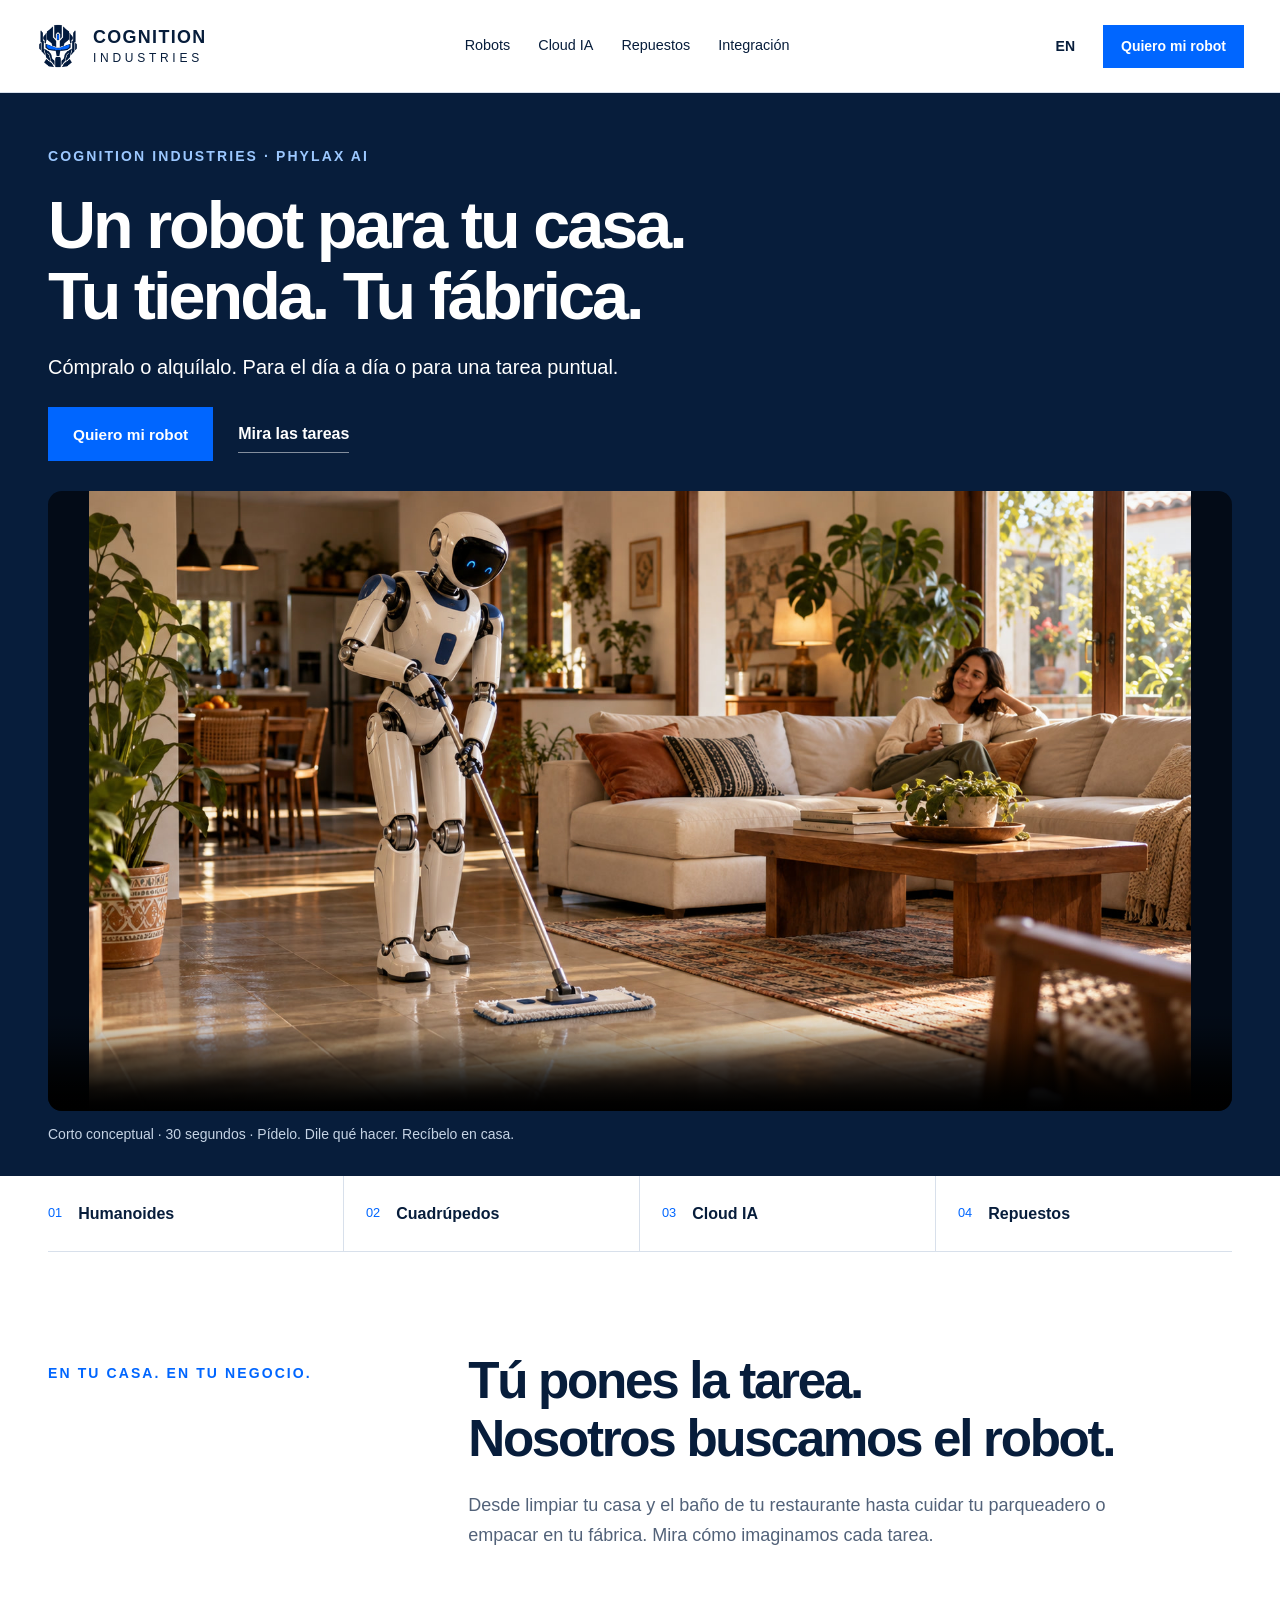
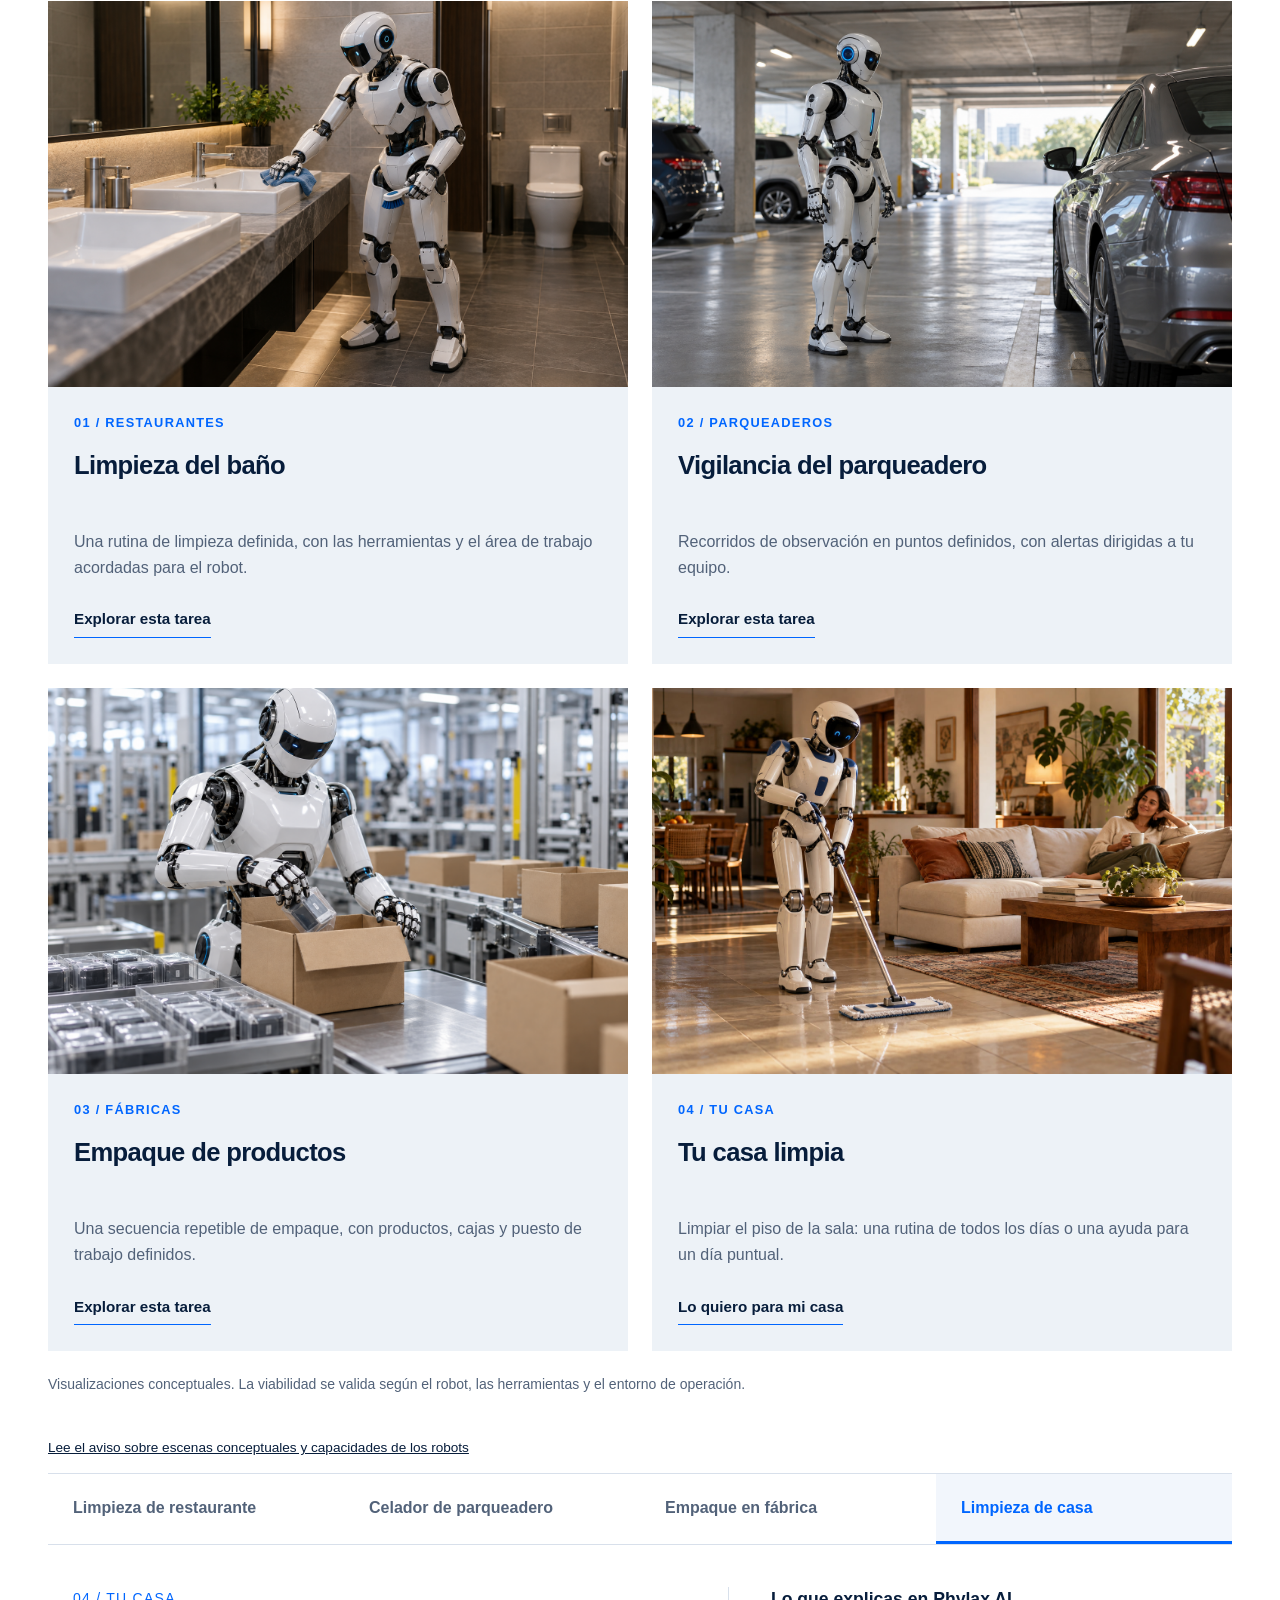
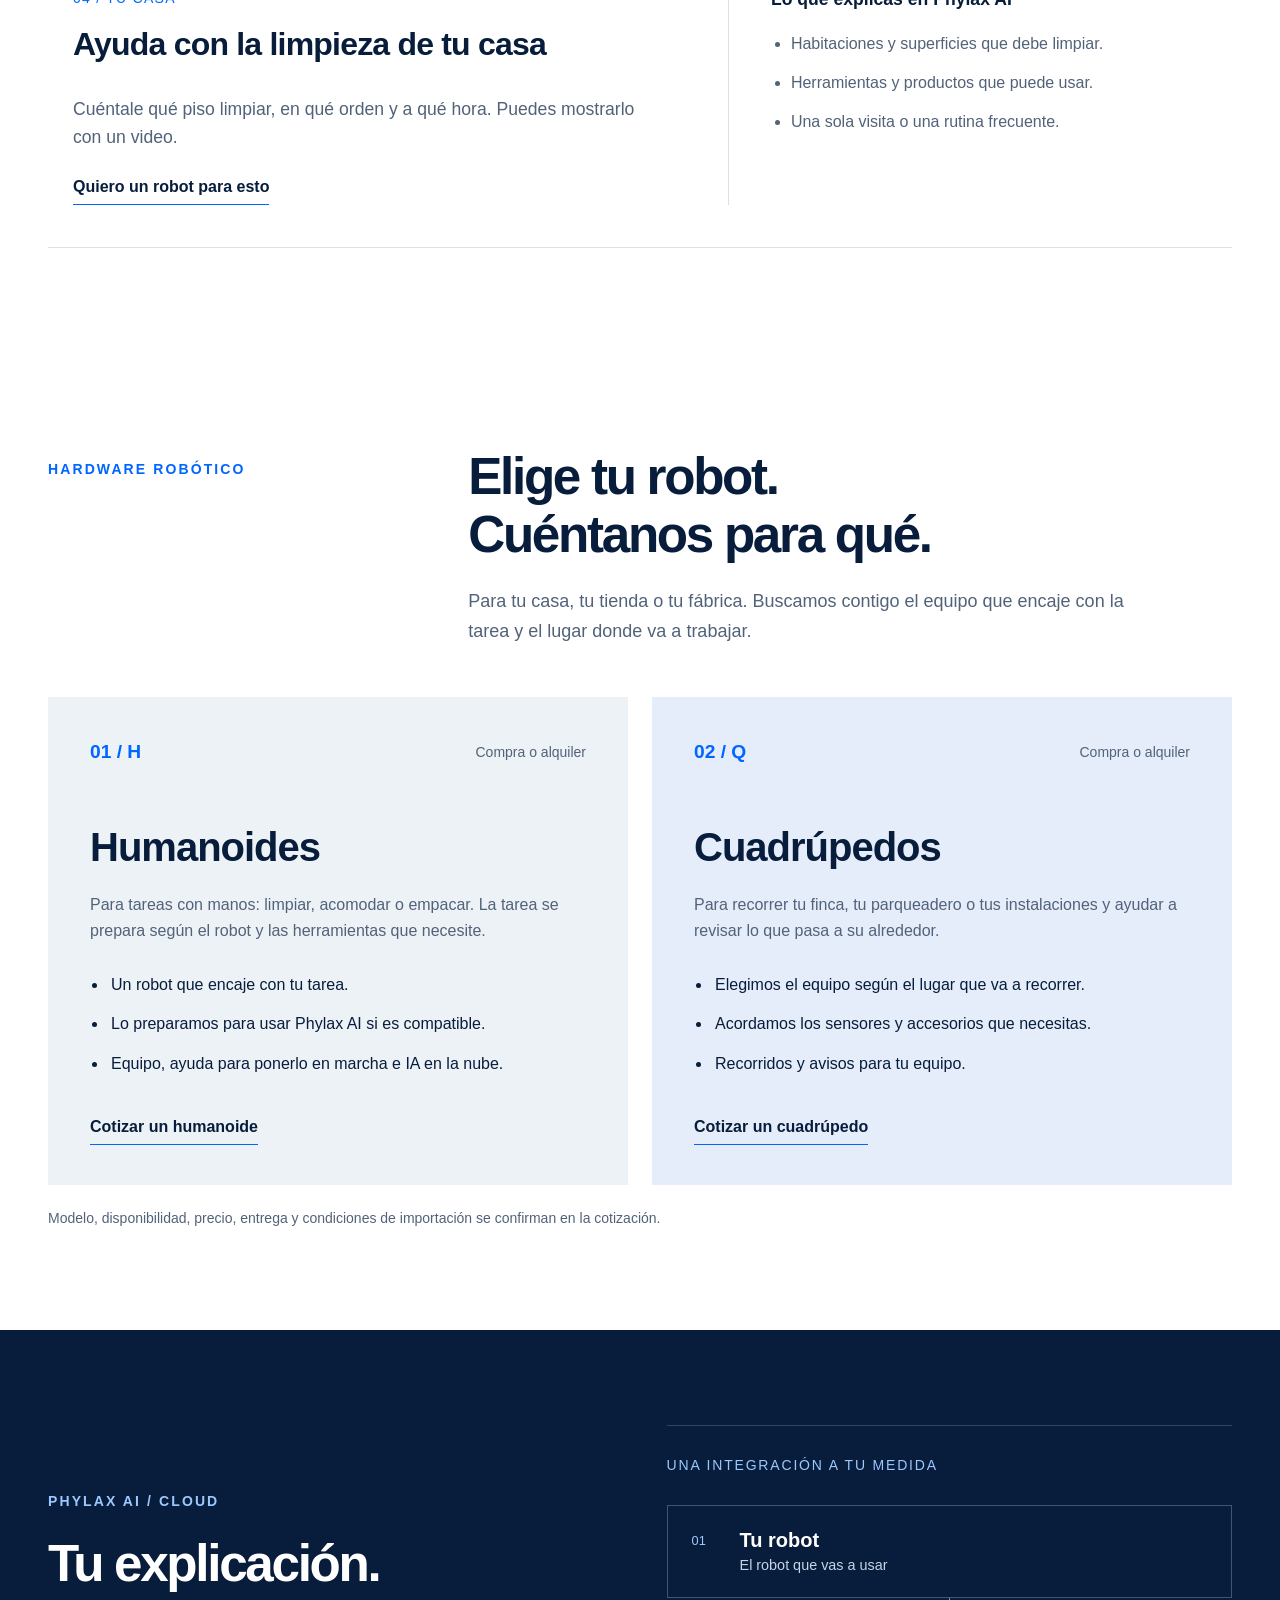
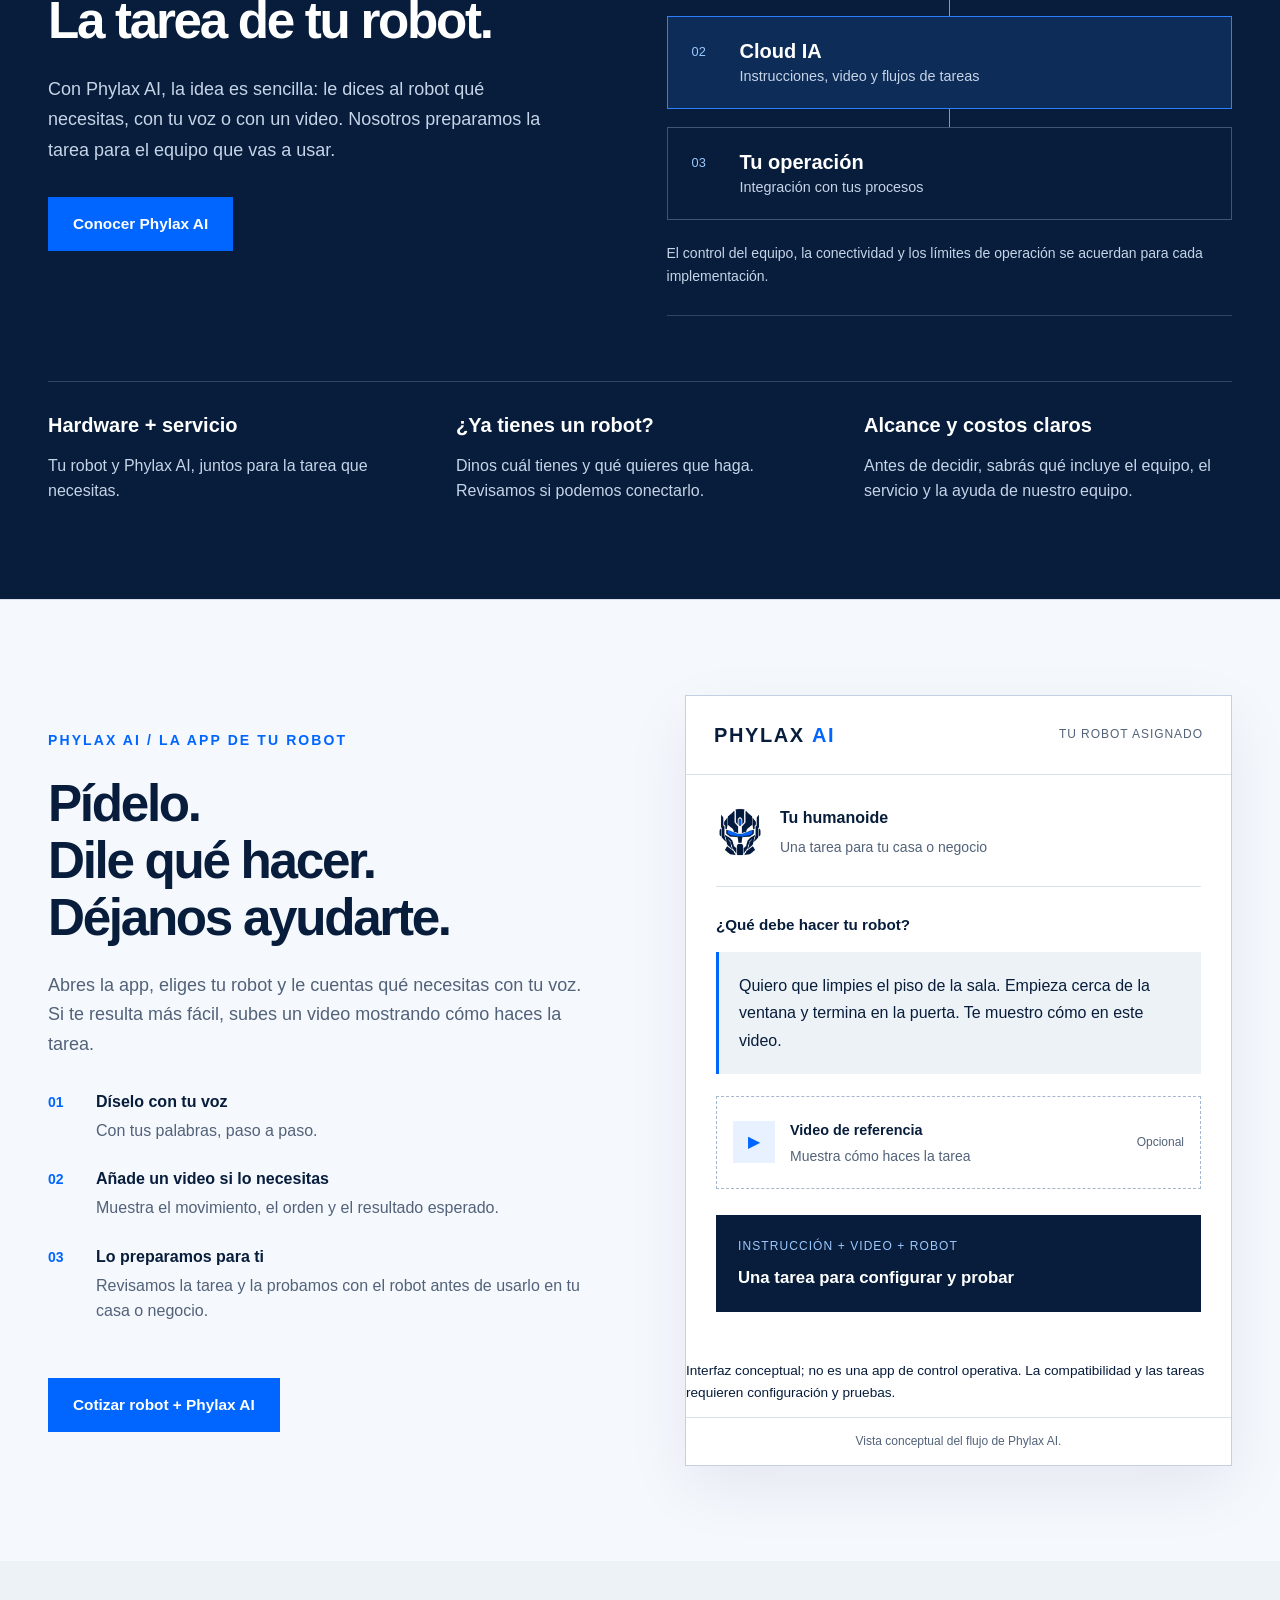
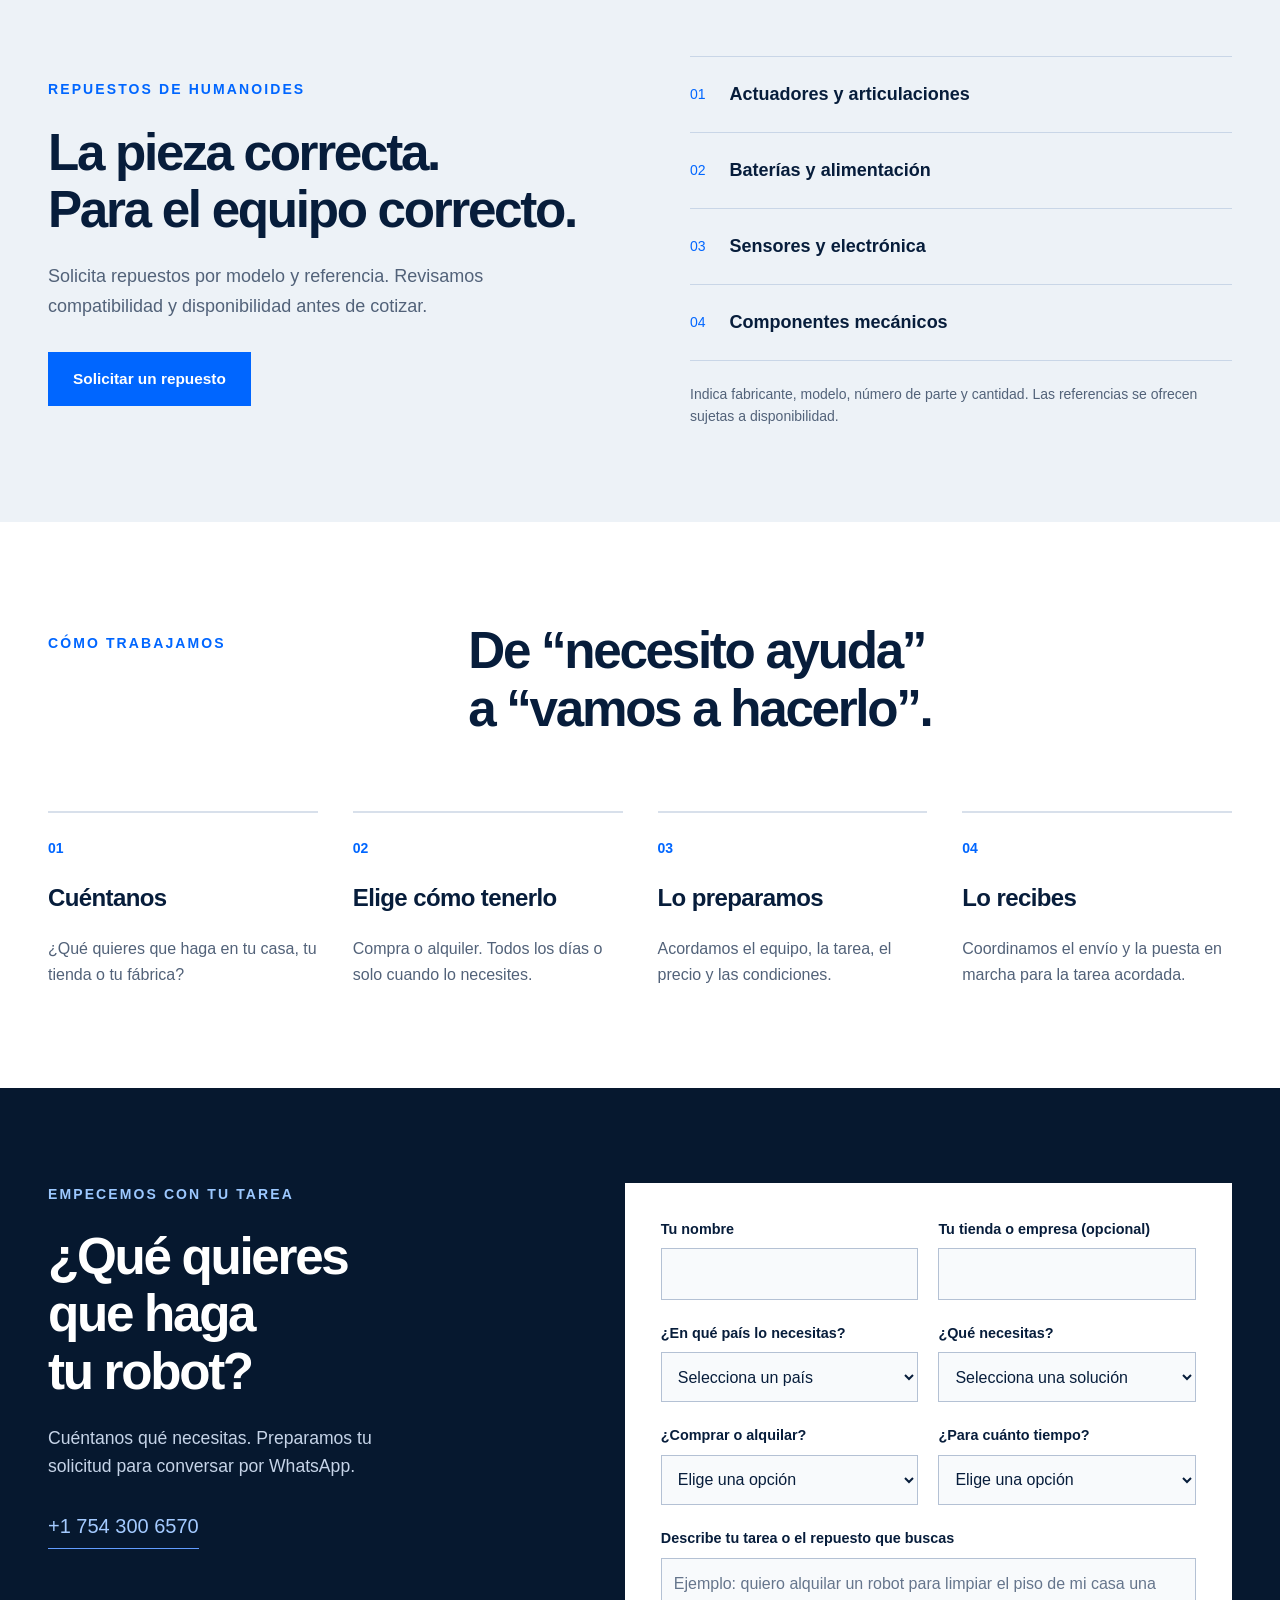
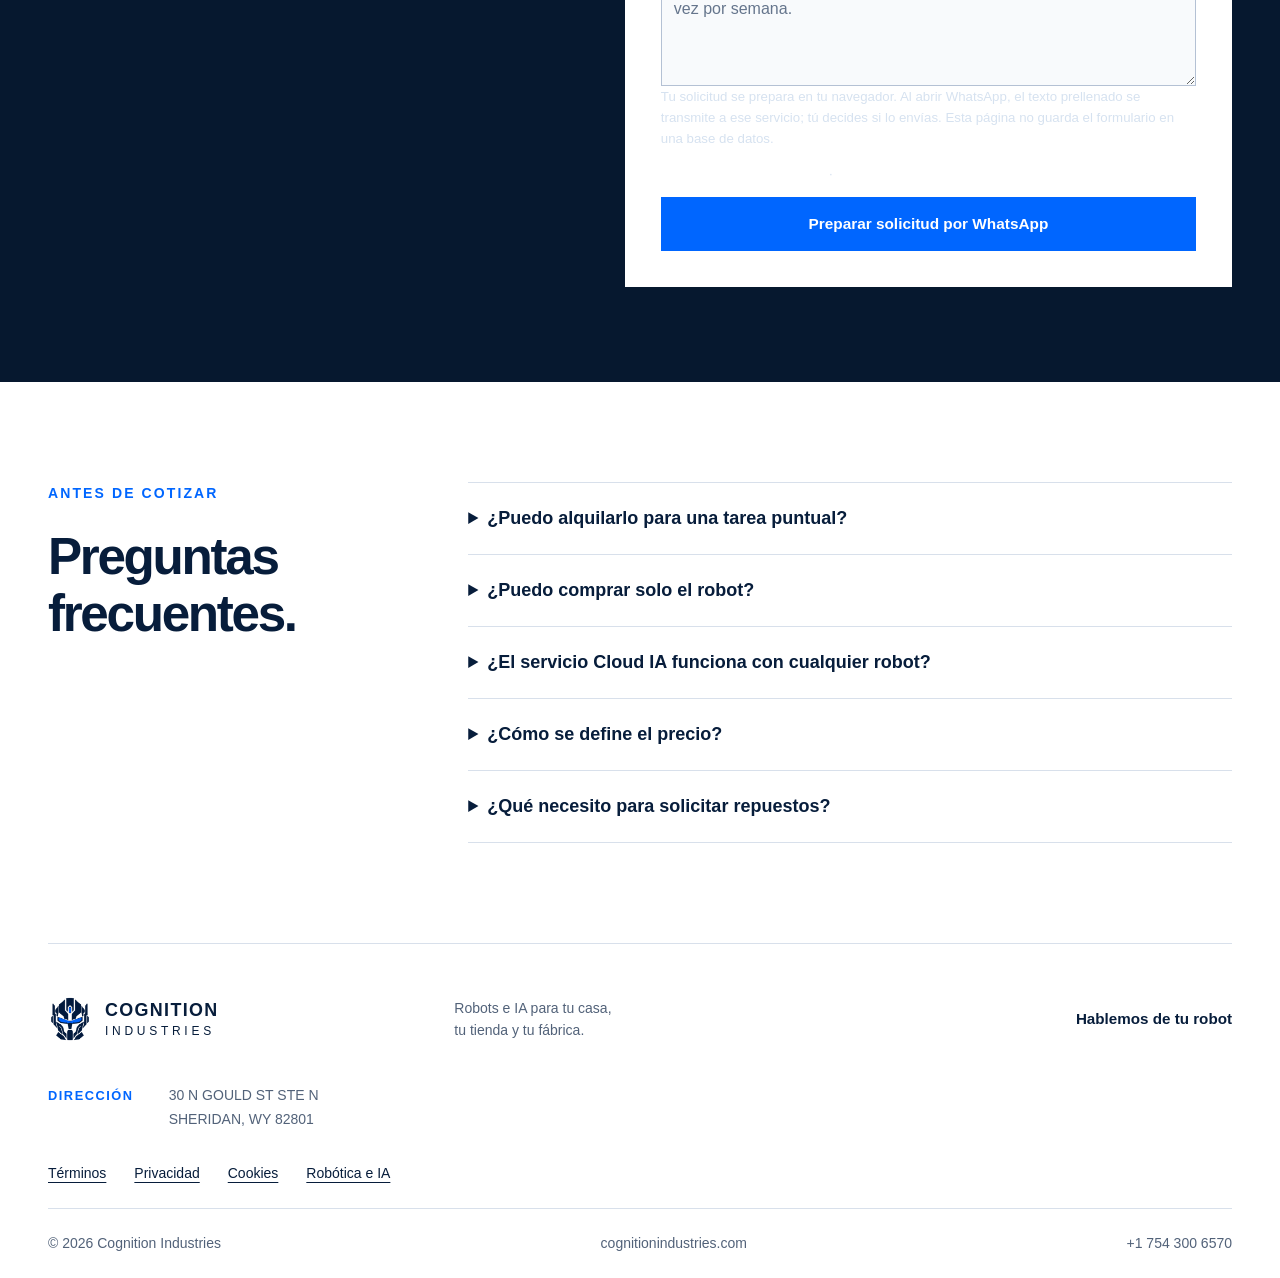
==== commit 89d8ea7e: "Añadir términos, privacidad, cookies y aviso de robótica e IA Publicar cuatro páginas legales biling" ====
--- a/index.html
+++ b/index.html
@@ -1,6 +1,6 @@
 <!DOCTYPE html>
 
-<html lang="es"><head><meta charset="utf-8"/><meta content="width=device-width,initial-scale=1" name="viewport"/><title>Cognition Industries | Robótica y Cloud IA en Latinoamérica</title><meta content="Compra o alquila un robot para tu casa, tu tienda o tu fábrica. Humanoides, cuadrúpedos, Phylax AI y repuestos en Latinoamérica." name="description"/><meta content="#071D3B" name="theme-color"/><link href="simbolo-cognition.png" rel="icon" type="image/png"/><link href="styles.css" rel="stylesheet"/><script defer="" src="app.js"></script></head><body>
+<html lang="es"><head><meta charset="utf-8"/><meta content="width=device-width,initial-scale=1" name="viewport"/><title>Cognition Industries | Robótica y Cloud IA en Latinoamérica</title><meta content="Compra o alquila un robot para tu casa, tu tienda o tu fábrica. Humanoides, cuadrúpedos, Phylax AI y repuestos en Latinoamérica." name="description"/><meta content="#071D3B" name="theme-color"/><link href="simbolo-cognition.png" rel="icon" type="image/png"/><link href="styles.css" rel="stylesheet"/><link href="legal.css" rel="stylesheet"/><script defer="" src="app.js"></script></head><body>
 <a class="skip" data-en="Skip to content" href="#contenido">Ir al contenido</a>
 <header><div class="nav-shell"><a aria-label="Cognition Industries" class="brand" href="#inicio"><img alt="" height="50" src="simbolo-cognition.png" width="44"/><span>COGNITION<small>INDUSTRIES</small></span></a><button aria-controls="navigation" aria-expanded="false" data-en="Menu" id="menu">Menú</button><nav aria-label="Navegación principal" id="navigation"><a data-en="Robots" href="#robots">Robots</a><a data-en="AI Cloud" href="#cloud">Cloud IA</a><a data-en="Spare parts" href="#repuestos">Repuestos</a><a data-en="Integration" href="#integracion">Integración</a></nav><div class="nav-actions"><button aria-label="Switch to English" id="language">EN</button><a class="button small" data-en="Find my robot" href="#cotizar">Quiero mi robot</a></div></div></header>
 <main id="contenido">
@@ -11,16 +11,16 @@
 <article><img alt="Visualización conceptual de un robot celador en un parqueadero" height="1024" loading="lazy" src="robot-celador-parqueadero.png" width="1536"/><div class="scene-copy"><span class="eyebrow" data-en="02 / PARKING FACILITIES">02 / PARQUEADEROS</span><h3 data-en="Parking security">Vigilancia del parqueadero</h3><p data-en="Monitoring routes and observations at defined points, with alerts directed to your team.">Recorridos de observación en puntos definidos, con alertas dirigidas a tu equipo.</p><button class="text-link dark" data-case-pick="parqueadero" data-en="Explore this task">Explorar esta tarea</button></div></article>
 <article><img alt="Visualización conceptual de un robot empacando productos en una fábrica" height="1024" loading="lazy" src="robot-empaque-fabrica.png" width="1536"/><div class="scene-copy"><span class="eyebrow" data-en="03 / FACTORIES">03 / FÁBRICAS</span><h3 data-en="Product packing">Empaque de productos</h3><p data-en="A repeatable packing sequence for defined products, boxes and workstation conditions.">Una secuencia repetible de empaque, con productos, cajas y puesto de trabajo definidos.</p><button class="text-link dark" data-case-pick="empaque" data-en="Explore this task">Explorar esta tarea</button></div></article>
 <article><img alt="Escena conceptual de un humanoide limpiando el piso de una casa" height="864" loading="lazy" src="robot-limpieza-casa.jpg" width="1536"/><div class="scene-copy"><span class="eyebrow" data-en="04 / YOUR HOME">04 / TU CASA</span><h3 data-en="A clean home">Tu casa limpia</h3><p data-en="Clean the living room floor: a regular routine or help for a specific day.">Limpiar el piso de la sala: una rutina de todos los días o una ayuda para un día puntual.</p><button class="text-link dark" data-case-pick="casa" data-en="I want this for my home">Lo quiero para mi casa</button></div></article></div><p class="note scene-disclosure" data-en="Concept visualizations. Feasibility is validated according to the robot, tools and operating environment.">Visualizaciones conceptuales. La viabilidad se valida según el robot, las herramientas y el entorno de operación.</p>
-<div class="case-browser"><div aria-label="Tareas industriales" class="case-tabs" role="tablist"><button aria-controls="case-panel" aria-selected="true" data-case="limpieza" data-en="Restaurant cleaning" id="tab-limpieza" role="tab">Limpieza de restaurante</button><button aria-controls="case-panel" aria-selected="false" data-case="parqueadero" data-en="Parking security" id="tab-parqueadero" role="tab" tabindex="-1">Celador de parqueadero</button><button aria-controls="case-panel" aria-selected="false" data-case="empaque" data-en="Factory packing" id="tab-empaque" role="tab" tabindex="-1">Empaque en fábrica</button><button aria-controls="case-panel" aria-selected="false" data-case="casa" data-en="Home cleaning" id="tab-casa" role="tab" tabindex="-1">Limpieza de casa</button></div><div aria-labelledby="tab-limpieza" class="case-panel" id="case-panel" role="tabpanel" tabindex="0"><div><span class="case-meta" id="case-meta">01 / RESTAURANTE</span><h3 id="case-title">Una rutina de limpieza para tu restaurante</h3><p id="case-description">Describe qué superficies debe limpiar el robot, con qué herramientas y en qué horario.</p><button class="text-link dark" data-en="I want a robot for this" id="case-quote">Quiero un robot para esto</button></div><div class="case-requirements"><h4 data-en="What you explain in Phylax AI">Lo que explicas en Phylax AI</h4><ul id="case-requirements"><li>Superficies y orden de limpieza.</li><li>Herramientas y productos permitidos.</li><li>Horario y límites del área de trabajo.</li></ul></div></div></div></section>
+<p class="legal-nearby"><a href="aviso-robotica-ia.html" data-legal-link data-en="Read the notice about conceptual scenes and robot capabilities">Lee el aviso sobre escenas conceptuales y capacidades de los robots</a></p><div class="case-browser"><div aria-label="Tareas industriales" class="case-tabs" role="tablist"><button aria-controls="case-panel" aria-selected="true" data-case="limpieza" data-en="Restaurant cleaning" id="tab-limpieza" role="tab">Limpieza de restaurante</button><button aria-controls="case-panel" aria-selected="false" data-case="parqueadero" data-en="Parking security" id="tab-parqueadero" role="tab" tabindex="-1">Celador de parqueadero</button><button aria-controls="case-panel" aria-selected="false" data-case="empaque" data-en="Factory packing" id="tab-empaque" role="tab" tabindex="-1">Empaque en fábrica</button><button aria-controls="case-panel" aria-selected="false" data-case="casa" data-en="Home cleaning" id="tab-casa" role="tab" tabindex="-1">Limpieza de casa</button></div><div aria-labelledby="tab-limpieza" class="case-panel" id="case-panel" role="tabpanel" tabindex="0"><div><span class="case-meta" id="case-meta">01 / RESTAURANTE</span><h3 id="case-title">Una rutina de limpieza para tu restaurante</h3><p id="case-description">Describe qué superficies debe limpiar el robot, con qué herramientas y en qué horario.</p><button class="text-link dark" data-en="I want a robot for this" id="case-quote">Quiero un robot para esto</button></div><div class="case-requirements"><h4 data-en="What you explain in Phylax AI">Lo que explicas en Phylax AI</h4><ul id="case-requirements"><li>Superficies y orden de limpieza.</li><li>Herramientas y productos permitidos.</li><li>Horario y límites del área de trabajo.</li></ul></div></div></div></section>
 <section class="section container" id="robots"><div class="section-head"><p class="eyebrow" data-en="ROBOTIC HARDWARE">HARDWARE ROBÓTICO</p><div><h2 data-en="Choose your robot.&lt;br&gt;Tell us what for.">Elige tu robot.<br/>Cuéntanos para qué.</h2><p class="intro" data-en="For your home, store or factory. Together, we find equipment that fits the task and where it will work.">Para tu casa, tu tienda o tu fábrica. Buscamos contigo el equipo que encaje con la tarea y el lugar donde va a trabajar.</p></div></div><div class="robot-offers">
 <article class="robot-offer" id="humanoides"><div class="offer-top"><b>01 / H</b><span data-en="Buy or rent">Compra o alquiler</span></div><h3 data-en="Humanoids">Humanoides</h3><p data-en="For hands-on tasks: cleaning, arranging or packing. The task is set up for the robot and tools it needs.">Para tareas con manos: limpiar, acomodar o empacar. La tarea se prepara según el robot y las herramientas que necesite.</p><ul><li data-en="A robot that fits your task.">Un robot que encaje con tu tarea.</li><li data-en="We set it up for Phylax AI when compatible.">Lo preparamos para usar Phylax AI si es compatible.</li><li data-en="Equipment, setup help and cloud AI.">Equipo, ayuda para ponerlo en marcha e IA en la nube.</li></ul><button class="text-link dark" data-en="Request a humanoid quote" data-solution="Humanoide">Cotizar un humanoide</button></article>
 <article class="robot-offer quadruped" id="cuadrupedos"><div class="offer-top"><b>02 / Q</b><span data-en="Buy or rent">Compra o alquiler</span></div><h3 data-en="Quadrupeds">Cuadrúpedos</h3><p data-en="For moving around your land, parking area or premises and helping you check its surroundings.">Para recorrer tu finca, tu parqueadero o tus instalaciones y ayudar a revisar lo que pasa a su alrededor.</p><ul><li data-en="We choose equipment for the area it will cover.">Elegimos el equipo según el lugar que va a recorrer.</li><li data-en="We agree on the sensors and accessories you need.">Acordamos los sensores y accesorios que necesitas.</li><li data-en="Routes and alerts for your team.">Recorridos y avisos para tu equipo.</li></ul><button class="text-link dark" data-en="Request a quadruped quote" data-solution="Cuadrúpedo">Cotizar un cuadrúpedo</button></article></div><p class="note" data-en="Model, availability, price, delivery and import conditions are confirmed in the quotation.">Modelo, disponibilidad, precio, entrega y condiciones de importación se confirman en la cotización.</p></section>
 <section class="cloud-section" id="cloud"><div class="container cloud-grid"><div><p class="eyebrow light" data-en="PHYLAX AI / CLOUD">PHYLAX AI / CLOUD</p><h2 data-en="Your explanation.&lt;br&gt;Your robot’s task.">Tu explicación.<br/>La tarea de tu robot.</h2><p class="cloud-copy" data-en="With Phylax AI, the idea is simple: tell the robot what you need, using your voice or a video. We set up the task for the equipment you will use.">Con Phylax AI, la idea es sencilla: le dices al robot qué necesitas, con tu voz o con un video. Nosotros preparamos la tarea para el equipo que vas a usar.</p><button class="button" data-en="Meet Phylax AI" data-solution="Cloud IA">Conocer Phylax AI</button></div><div class="architecture-area"><p class="architecture-label" data-en="AN INTEGRATION BUILT FOR YOUR TASK">UNA INTEGRACIÓN A TU MEDIDA</p><div class="architecture"><div class="node"><span>01</span><strong data-en="Your robot">Tu robot</strong><small data-en="The robot you will use">El robot que vas a usar</small></div><div class="connector"></div><div class="node core"><span>02</span><strong data-en="AI Cloud">Cloud IA</strong><small data-en="Instructions, video and task workflows">Instrucciones, video y flujos de tareas</small></div><div class="connector"></div><div class="node"><span>03</span><strong data-en="Your operations">Tu operación</strong><small data-en="Integration with your processes">Integración con tus procesos</small></div></div><p class="note" data-en="Equipment control, connectivity and operating limits are agreed for each implementation.">El control del equipo, la conectividad y los límites de operación se acuerdan para cada implementación.</p></div></div><div class="container cloud-details"><div><h3 data-en="Hardware + service">Hardware + servicio</h3><p data-en="Your robot and Phylax AI, together for the task you need.">Tu robot y Phylax AI, juntos para la tarea que necesitas.</p></div><div><h3 data-en="Already have a robot?">¿Ya tienes un robot?</h3><p data-en="Tell us which robot you have and what you want it to do. We check whether we can connect it.">Dinos cuál tienes y qué quieres que haga. Revisamos si podemos conectarlo.</p></div><div><h3 data-en="Clear scope and costs">Alcance y costos claros</h3><p data-en="Before deciding, you will know what the equipment, service and team support include.">Antes de decidir, sabrás qué incluye el equipo, el servicio y la ayuda de nuestro equipo.</p></div></div></section>
 
 <section class="phylax-section" id="phylax-app"><div class="container phylax-grid"><div><p class="eyebrow" data-en="PHYLAX AI / YOUR ROBOT'S APP">PHYLAX AI / LA APP DE TU ROBOT</p><h2 data-en="Request it.&lt;br&gt;Tell it what to do.&lt;br&gt;Let us help.">Pídelo.<br/>Dile qué hacer.<br/>Déjanos ayudarte.</h2><p class="intro" data-en="Open the app, choose your robot and use your voice to say what you need. If it is easier, upload a video showing how you do the task.">Abres la app, eliges tu robot y le cuentas qué necesitas con tu voz. Si te resulta más fácil, subes un video mostrando cómo haces la tarea.</p><ol class="phylax-steps"><li><b data-en="Say it with your voice">Díselo con tu voz</b><span data-en="Use your own words, step by step.">Con tus palabras, paso a paso.</span></li><li><b data-en="Add a video if useful">Añade un video si lo necesitas</b><span data-en="Show the movement, order and expected result.">Muestra el movimiento, el orden y el resultado esperado.</span></li><li><b data-en="We set it up for you">Lo preparamos para ti</b><span data-en="We review and test the task with the robot before it works in your home or business.">Revisamos la tarea y la probamos con el robot antes de usarlo en tu casa o negocio.</span></li></ol><button class="button" data-en="Request robot + Phylax AI" data-solution="Hardware + Cloud IA">Cotizar robot + Phylax AI</button></div>
-<div class="app-concept"><div class="app-title"><span class="app-logotype">PHYLAX <b>AI</b></span><span class="app-subtitle" data-en="YOUR ASSIGNED ROBOT">TU ROBOT ASIGNADO</span></div><div class="app-body"><div class="app-robot-row"><img alt="" height="54" src="simbolo-cognition.png" width="48"/><div><b data-en="Your humanoid">Tu humanoide</b><p data-en="A task for your home or business">Una tarea para tu casa o negocio</p></div></div><p class="app-label" data-en="What should your robot do?">¿Qué debe hacer tu robot?</p><blockquote id="app-instruction">Limpia el lavamanos y las superficies del baño del restaurante. Sigue el orden que muestro en el video y trabaja dentro del área asignada.</blockquote><div class="video-reference"><span aria-hidden="true" class="video-play">▶</span><div><b data-en="Reference video">Video de referencia</b><p data-en="Show how you do the task">Muestra cómo haces la tarea</p></div><span class="video-optional" data-en="Optional">Opcional</span></div><div class="app-task"><span data-en="INSTRUCTION + VIDEO + ROBOT">INSTRUCCIÓN + VIDEO + ROBOT</span><strong data-en="A task ready to configure and test">Una tarea para configurar y probar</strong></div></div><p class="app-concept-caption" data-en="Concept view of the Phylax AI workflow.">Vista conceptual del flujo de Phylax AI.</p></div></div></section>
+<div class="app-concept"><div class="app-title"><span class="app-logotype">PHYLAX <b>AI</b></span><span class="app-subtitle" data-en="YOUR ASSIGNED ROBOT">TU ROBOT ASIGNADO</span></div><div class="app-body"><div class="app-robot-row"><img alt="" height="54" src="simbolo-cognition.png" width="48"/><div><b data-en="Your humanoid">Tu humanoide</b><p data-en="A task for your home or business">Una tarea para tu casa o negocio</p></div></div><p class="app-label" data-en="What should your robot do?">¿Qué debe hacer tu robot?</p><blockquote id="app-instruction">Limpia el lavamanos y las superficies del baño del restaurante. Sigue el orden que muestro en el video y trabaja dentro del área asignada.</blockquote><div class="video-reference"><span aria-hidden="true" class="video-play">▶</span><div><b data-en="Reference video">Video de referencia</b><p data-en="Show how you do the task">Muestra cómo haces la tarea</p></div><span class="video-optional" data-en="Optional">Opcional</span></div><div class="app-task"><span data-en="INSTRUCTION + VIDEO + ROBOT">INSTRUCCIÓN + VIDEO + ROBOT</span><strong data-en="A task ready to configure and test">Una tarea para configurar y probar</strong></div></div><p class="legal-nearby" data-en="Concept interface, not a live robot-control app. Compatibility and tasks require configuration and testing.">Interfaz conceptual; no es una app de control operativa. La compatibilidad y las tareas requieren configuración y pruebas.</p><p class="app-concept-caption" data-en="Concept view of the Phylax AI workflow.">Vista conceptual del flujo de Phylax AI.</p></div></div></section>
 <section class="parts-section" id="repuestos"><div class="container parts-grid"><div><p class="eyebrow" data-en="HUMANOID SPARE PARTS">REPUESTOS DE HUMANOIDES</p><h2 data-en="The right part.&lt;br&gt;For the right equipment.">La pieza correcta.<br/>Para el equipo correcto.</h2><p class="intro" data-en="Request parts by model and reference. We review compatibility and availability before quoting.">Solicita repuestos por modelo y referencia. Revisamos compatibilidad y disponibilidad antes de cotizar.</p><button class="button" data-en="Request a spare part" data-solution="Repuestos">Solicitar un repuesto</button></div><div class="parts-list"><div><span>01</span><strong data-en="Actuators and joints">Actuadores y articulaciones</strong></div><div><span>02</span><strong data-en="Batteries and power">Baterías y alimentación</strong></div><div><span>03</span><strong data-en="Sensors and electronics">Sensores y electrónica</strong></div><div><span>04</span><strong data-en="Mechanical components">Componentes mecánicos</strong></div><p class="note" data-en="Provide manufacturer, model, part number and quantity. References are offered subject to availability.">Indica fabricante, modelo, número de parte y cantidad. Las referencias se ofrecen sujetas a disponibilidad.</p></div></div></section>
 <section class="section container"><div class="section-head"><p class="eyebrow" data-en="HOW WE WORK">CÓMO TRABAJAMOS</p><h2 data-en="From “I need help”&lt;br&gt;to “let’s do it”.">De “necesito ayuda”<br/>a “vamos a hacerlo”.</h2></div><ol class="steps"><li><span>01</span><h3 data-en="Tell us">Cuéntanos</h3><p data-en="What do you want it to do in your home, store or factory?">¿Qué quieres que haga en tu casa, tu tienda o tu fábrica?</p></li><li><span>02</span><h3 data-en="Choose how to get it">Elige cómo tenerlo</h3><p data-en="Buy or rent. Every day or only when needed.">Compra o alquiler. Todos los días o solo cuando lo necesites.</p></li><li><span>03</span><h3 data-en="We prepare it">Lo preparamos</h3><p data-en="We agree on the equipment, task, price and terms.">Acordamos el equipo, la tarea, el precio y las condiciones.</p></li><li><span>04</span><h3 data-en="Receive it">Lo recibes</h3><p data-en="We coordinate delivery and setup for the agreed task.">Coordinamos el envío y la puesta en marcha para la tarea acordada.</p></li></ol></section>
-<section class="quote-section" id="cotizar"><div class="container quote-grid"><div><p class="eyebrow light" data-en="LET'S START WITH YOUR TASK">EMPECEMOS CON TU TAREA</p><h2 data-en="What should&lt;br&gt;your robot&lt;br&gt;do?">¿Qué quieres<br/>que haga<br/>tu robot?</h2><p data-en="Tell us what you need. We prepare your request to continue on WhatsApp.">Cuéntanos qué necesitas. Preparamos tu solicitud para conversar por WhatsApp.</p><a class="phone" href="https://wa.me/17543006570" rel="noopener noreferrer" target="_blank">+1 754 300 6570</a></div><form id="quote-form"><div class="form-grid"><div class="field"><label data-en="Your name" for="name">Tu nombre</label><input autocomplete="name" id="name" maxlength="100" name="name" required=""/></div><div class="field"><label data-en="Your store or company (optional)" for="company">Tu tienda o empresa (opcional)</label><input autocomplete="organization" id="company" maxlength="120" name="company"/></div><div class="field"><label data-en="Which country do you need it in?" for="country">¿En qué país lo necesitas?</label><select id="country" name="country" required=""><option data-en="Select a country" value="">Selecciona un país</option><option data-en="Colombia" value="Colombia">Colombia</option><option>México</option><option>Chile</option><option>Perú</option><option>Argentina</option><option>Brasil</option><option>Ecuador</option><option>Venezuela</option><option>Panamá</option><option>Costa Rica</option><option>Uruguay</option><option>República Dominicana</option><option data-en="Another Latin American country" value="Otro">Otro país de Latinoamérica</option></select></div><div class="field"><label data-en="What do you need?" for="solution">¿Qué necesitas?</label><select id="solution" name="solution" required=""><option data-en="Select a solution" value="">Selecciona una solución</option><option data-en="Humanoid" value="Humanoide">Humanoide</option><option data-en="Quadruped" value="Cuadrúpedo">Cuadrúpedo</option><option data-en="AI Cloud" value="Cloud IA">Cloud IA</option><option data-en="Humanoid spare parts" value="Repuestos">Repuestos de humanoides</option><option data-en="Robot + AI Cloud" value="Hardware + Cloud IA">Robot + Cloud IA</option></select></div><div class="field"><label data-en="Buy or rent?" for="mode">¿Comprar o alquilar?</label><select id="mode" name="mode" required=""><option data-en="Choose an option" value="">Elige una opción</option><option data-en="Buy" value="Comprar">Comprar</option><option data-en="Rent" value="Alquilar">Alquilar</option><option data-en="Help me choose" value="Quiero orientación">Quiero orientación</option></select></div><div class="field"><label data-en="How often?" for="frequency">¿Para cuánto tiempo?</label><select id="frequency" name="frequency" required=""><option data-en="Choose an option" value="">Elige una opción</option><option data-en="Ongoing work" value="Tarea permanente">Tarea permanente</option><option data-en="One-off task" value="Tarea puntual">Tarea puntual</option><option data-en="Still deciding" value="Por definir">Por definir</option></select></div><div class="field full"><label data-en="Describe your task or the part you need" for="task">Describe tu tarea o el repuesto que buscas</label><textarea data-placeholder-en="Example: I want to rent a robot to clean my home floor once a week." id="task" maxlength="1200" minlength="10" name="task" placeholder="Ejemplo: quiero alquilar un robot para limpiar el piso de mi casa una vez por semana." required="" rows="4"></textarea></div></div><p class="privacy" data-en="These details are included only in the message you send through WhatsApp. They are not stored on this page.">Estos datos se incluyen únicamente en el mensaje que tú enviarás por WhatsApp. No se guardan en esta página.</p><button class="button submit" data-en="Prepare WhatsApp request" type="submit">Preparar solicitud por WhatsApp</button><p aria-live="polite" id="form-status" role="status"></p><a data-en="Open WhatsApp and send my request" hidden="" id="message-link" rel="noopener noreferrer" target="_blank">Abrir WhatsApp y enviar mi solicitud</a><noscript><p>Para cotizar, <a href="https://wa.me/17543006570">escríbenos por WhatsApp</a>.</p></noscript></form></div></section>
+<section class="quote-section" id="cotizar"><div class="container quote-grid"><div><p class="eyebrow light" data-en="LET'S START WITH YOUR TASK">EMPECEMOS CON TU TAREA</p><h2 data-en="What should&lt;br&gt;your robot&lt;br&gt;do?">¿Qué quieres<br/>que haga<br/>tu robot?</h2><p data-en="Tell us what you need. We prepare your request to continue on WhatsApp.">Cuéntanos qué necesitas. Preparamos tu solicitud para conversar por WhatsApp.</p><a class="phone" href="https://wa.me/17543006570" rel="noopener noreferrer" target="_blank">+1 754 300 6570</a></div><form id="quote-form"><div class="form-grid"><div class="field"><label data-en="Your name" for="name">Tu nombre</label><input autocomplete="name" id="name" maxlength="100" name="name" required=""/></div><div class="field"><label data-en="Your store or company (optional)" for="company">Tu tienda o empresa (opcional)</label><input autocomplete="organization" id="company" maxlength="120" name="company"/></div><div class="field"><label data-en="Which country do you need it in?" for="country">¿En qué país lo necesitas?</label><select id="country" name="country" required=""><option data-en="Select a country" value="">Selecciona un país</option><option data-en="Colombia" value="Colombia">Colombia</option><option>México</option><option>Chile</option><option>Perú</option><option>Argentina</option><option>Brasil</option><option>Ecuador</option><option>Venezuela</option><option>Panamá</option><option>Costa Rica</option><option>Uruguay</option><option>República Dominicana</option><option data-en="Another Latin American country" value="Otro">Otro país de Latinoamérica</option></select></div><div class="field"><label data-en="What do you need?" for="solution">¿Qué necesitas?</label><select id="solution" name="solution" required=""><option data-en="Select a solution" value="">Selecciona una solución</option><option data-en="Humanoid" value="Humanoide">Humanoide</option><option data-en="Quadruped" value="Cuadrúpedo">Cuadrúpedo</option><option data-en="AI Cloud" value="Cloud IA">Cloud IA</option><option data-en="Humanoid spare parts" value="Repuestos">Repuestos de humanoides</option><option data-en="Robot + AI Cloud" value="Hardware + Cloud IA">Robot + Cloud IA</option></select></div><div class="field"><label data-en="Buy or rent?" for="mode">¿Comprar o alquilar?</label><select id="mode" name="mode" required=""><option data-en="Choose an option" value="">Elige una opción</option><option data-en="Buy" value="Comprar">Comprar</option><option data-en="Rent" value="Alquilar">Alquilar</option><option data-en="Help me choose" value="Quiero orientación">Quiero orientación</option></select></div><div class="field"><label data-en="How often?" for="frequency">¿Para cuánto tiempo?</label><select id="frequency" name="frequency" required=""><option data-en="Choose an option" value="">Elige una opción</option><option data-en="Ongoing work" value="Tarea permanente">Tarea permanente</option><option data-en="One-off task" value="Tarea puntual">Tarea puntual</option><option data-en="Still deciding" value="Por definir">Por definir</option></select></div><div class="field full"><label data-en="Describe your task or the part you need" for="task">Describe tu tarea o el repuesto que buscas</label><textarea data-placeholder-en="Example: I want to rent a robot to clean my home floor once a week." id="task" maxlength="1200" minlength="10" name="task" placeholder="Ejemplo: quiero alquilar un robot para limpiar el piso de mi casa una vez por semana." required="" rows="4"></textarea></div></div><p class="legal-form-notice" data-en="Your request is prepared in your browser. Opening WhatsApp transfers the prefilled text to that service; you choose whether to send it. This page does not store the form in a database.">Tu solicitud se prepara en tu navegador. Al abrir WhatsApp, el texto prellenado se transmite a ese servicio; tú decides si lo envías. Esta página no guarda el formulario en una base de datos.</p><p class="legal-form-notice"><a href="privacidad.html" data-legal-link data-en="Read the privacy policy">Lee la política de privacidad</a> · <a href="terminos.html" data-legal-link data-en="Website terms">Términos del sitio</a></p><button class="button submit" data-en="Prepare WhatsApp request" type="submit">Preparar solicitud por WhatsApp</button><p aria-live="polite" id="form-status" role="status"></p><a data-en="Open WhatsApp and send my request" hidden="" id="message-link" rel="noopener noreferrer" target="_blank">Abrir WhatsApp y enviar mi solicitud</a><noscript><p>Para cotizar, <a href="https://wa.me/17543006570">escríbenos por WhatsApp</a>.</p></noscript></form></div></section>
 <section class="section container faq"><div><p class="eyebrow" data-en="BEFORE REQUESTING A QUOTE">ANTES DE COTIZAR</p><h2 data-en="Frequently asked&lt;br&gt;questions.">Preguntas<br/>frecuentes.</h2></div><div><details><summary data-en="Can I rent it for a one-off task?">¿Puedo alquilarlo para una tarea puntual?</summary><p data-en="Tell us the task, location and how long you need it. We confirm available equipment, rental terms and price with you before booking.">Sí, puedes consultar por alquiler para una tarea puntual o para una rutina permanente. Cuéntanos qué necesitas y por cuánto tiempo; te confirmamos disponibilidad, precio y condiciones antes de reservar.</p></details><details><summary data-en="Can I buy just the robot?">¿Puedo comprar solo el robot?</summary><p data-en="Yes. You can request a hardware proposal or one that includes integration and AI Cloud. Scope is defined around your needs.">Sí. Puedes solicitar una propuesta de hardware o una propuesta que incluya integración y Cloud IA. El alcance se define según tu necesidad.</p></details><details><summary data-en="Does AI Cloud work with every robot?">¿El servicio Cloud IA funciona con cualquier robot?</summary><p data-en="Compatibility is evaluated by model, SDK, connectivity and task. If you already own a robot, share these details before requesting an integration quote.">La compatibilidad se evalúa por modelo, SDK, conectividad y tarea. Si ya tienes un equipo, comparte esos datos antes de cotizar la integración.</p></details><details><summary data-en="How is pricing defined?">¿Cómo se define el precio?</summary><p data-en="It depends on equipment, configuration, destination country and integration scope. Hardware, services and associated costs are detailed in the proposal.">Depende del equipo, la configuración, el país de destino y el alcance de integración. Hardware, servicios y costos asociados se detallan en la propuesta.</p></details><details><summary data-en="What do I need to request spare parts?">¿Qué necesito para solicitar repuestos?</summary><p data-en="Manufacturer, humanoid model, part reference, quantity and delivery country. If you do not know the reference, describe the component and share its details on WhatsApp.">Fabricante, modelo del humanoide, referencia de la pieza, cantidad y país de entrega. Si no conoces la referencia, descríbenos el componente y comparte sus datos por WhatsApp.</p></details></div></section>
-</main><footer><div class="container footer-top"><a class="brand" href="#inicio"><img alt="" height="50" src="simbolo-cognition.png" width="44"/><span>COGNITION<small>INDUSTRIES</small></span></a><p data-en="Robots and AI for your home,&lt;br&gt;store and factory.">Robots e IA para tu casa,<br/>tu tienda y tu fábrica.</p><a data-en="Let’s talk about your robot" href="#cotizar">Hablemos de tu robot</a></div><div class="container corporate-address"><span data-en="ADDRESS">DIRECCIÓN</span><address>30 N GOULD ST STE N<br/>SHERIDAN, WY 82801</address></div><div class="container footer-bottom"><span>© 2026 Cognition Industries</span><span>cognitionindustries.com</span><a href="tel:+17543006570">+1 754 300 6570</a></div></footer></body></html>
+</main><footer><div class="container footer-top"><a class="brand" href="#inicio"><img alt="" height="50" src="simbolo-cognition.png" width="44"/><span>COGNITION<small>INDUSTRIES</small></span></a><p data-en="Robots and AI for your home,&lt;br&gt;store and factory.">Robots e IA para tu casa,<br/>tu tienda y tu fábrica.</p><a data-en="Let’s talk about your robot" href="#cotizar">Hablemos de tu robot</a></div><div class="container corporate-address"><span data-en="ADDRESS">DIRECCIÓN</span><address>30 N GOULD ST STE N<br/>SHERIDAN, WY 82801</address></div><nav class="container legal-links" aria-label="Información legal"><a data-en="Terms" href="terminos.html" data-legal-link>Términos</a><a data-en="Privacy" href="privacidad.html" data-legal-link>Privacidad</a><a data-en="Cookies" href="cookies.html" data-legal-link>Cookies</a><a data-en="Robotics and AI" href="aviso-robotica-ia.html" data-legal-link>Robótica e IA</a></nav><div class="container footer-bottom"><span>© 2026 Cognition Industries</span><span>cognitionindustries.com</span><a href="tel:+17543006570">+1 754 300 6570</a></div></footer></body></html>
--- a/legal.css
+++ b/legal.css
@@ -0,0 +1,3 @@
+
+.legal-page{background:#f7f9fc;color:#071d3b}.legal-page .nav-shell{justify-content:space-between}.legal-main{padding-top:64px;padding-bottom:80px}.legal-intro{max-width:900px;margin-bottom:42px}.legal-intro h1{font-size:clamp(2.1rem,4.5vw,3.7rem);line-height:1.1;letter-spacing:-.04em;margin:14px 0}.legal-date{color:#53637a}.legal-grid{display:grid;grid-template-columns:240px minmax(0,1fr);gap:60px;align-items:start}.legal-grid aside{position:sticky;top:110px;background:white;border:1px solid #dce4ed;border-radius:12px;padding:22px}.legal-grid aside ol{margin:0;padding-left:18px}.legal-grid aside li{margin:0 0 12px;font-size:.9rem;line-height:1.5}.legal-grid aside a{color:#334a67;text-decoration:none}.legal-grid article{max-width:780px}.legal-grid section{scroll-margin-top:110px;margin-bottom:32px}.legal-grid h2{font-size:1.3rem;line-height:1.4;letter-spacing:0;margin:0 0 12px}.legal-grid p{font-size:1.04rem;line-height:1.85;color:#334a67;margin:0}.legal-grid a{color:#0055d4;text-decoration:underline;text-underline-offset:3px;overflow-wrap:anywhere}.legal-footer{padding:35px 0}.legal-footer nav,.legal-links{display:flex;flex-wrap:wrap;gap:16px 28px}.legal-footer p{font-size:.8rem;color:#c5d3e4;margin-top:25px}.legal-page .legal-footer a{color:white}.legal-links{padding:0 0 24px}.legal-links a{font-size:.875rem;text-decoration:underline;text-underline-offset:4px}.legal-form-notice{font-size:.83rem;line-height:1.6;color:#d6e2f0}.legal-form-notice a{color:white;text-decoration:underline;text-underline-offset:3px}.legal-nearby{font-size:.85rem;line-height:1.6;margin-top:18px}.legal-nearby a{color:inherit;text-decoration:underline}a:focus-visible,button:focus-visible{outline:3px solid #0066ff;outline-offset:4px}
+@media(max-width:760px){.legal-main{padding-top:36px;padding-bottom:45px}.legal-grid{grid-template-columns:1fr;gap:30px}.legal-grid aside{position:static}.legal-grid aside ol{columns:1}.legal-page .nav-shell{gap:16px}.legal-page .nav-actions{gap:10px}.legal-page .brand span{font-size:.9rem}.legal-page .button.small{font-size:.75rem;padding:10px}.legal-grid p{font-size:1rem}.legal-grid h2{font-size:1.2rem}.legal-footer nav{gap:16px}.legal-intro h1{overflow-wrap:anywhere}}
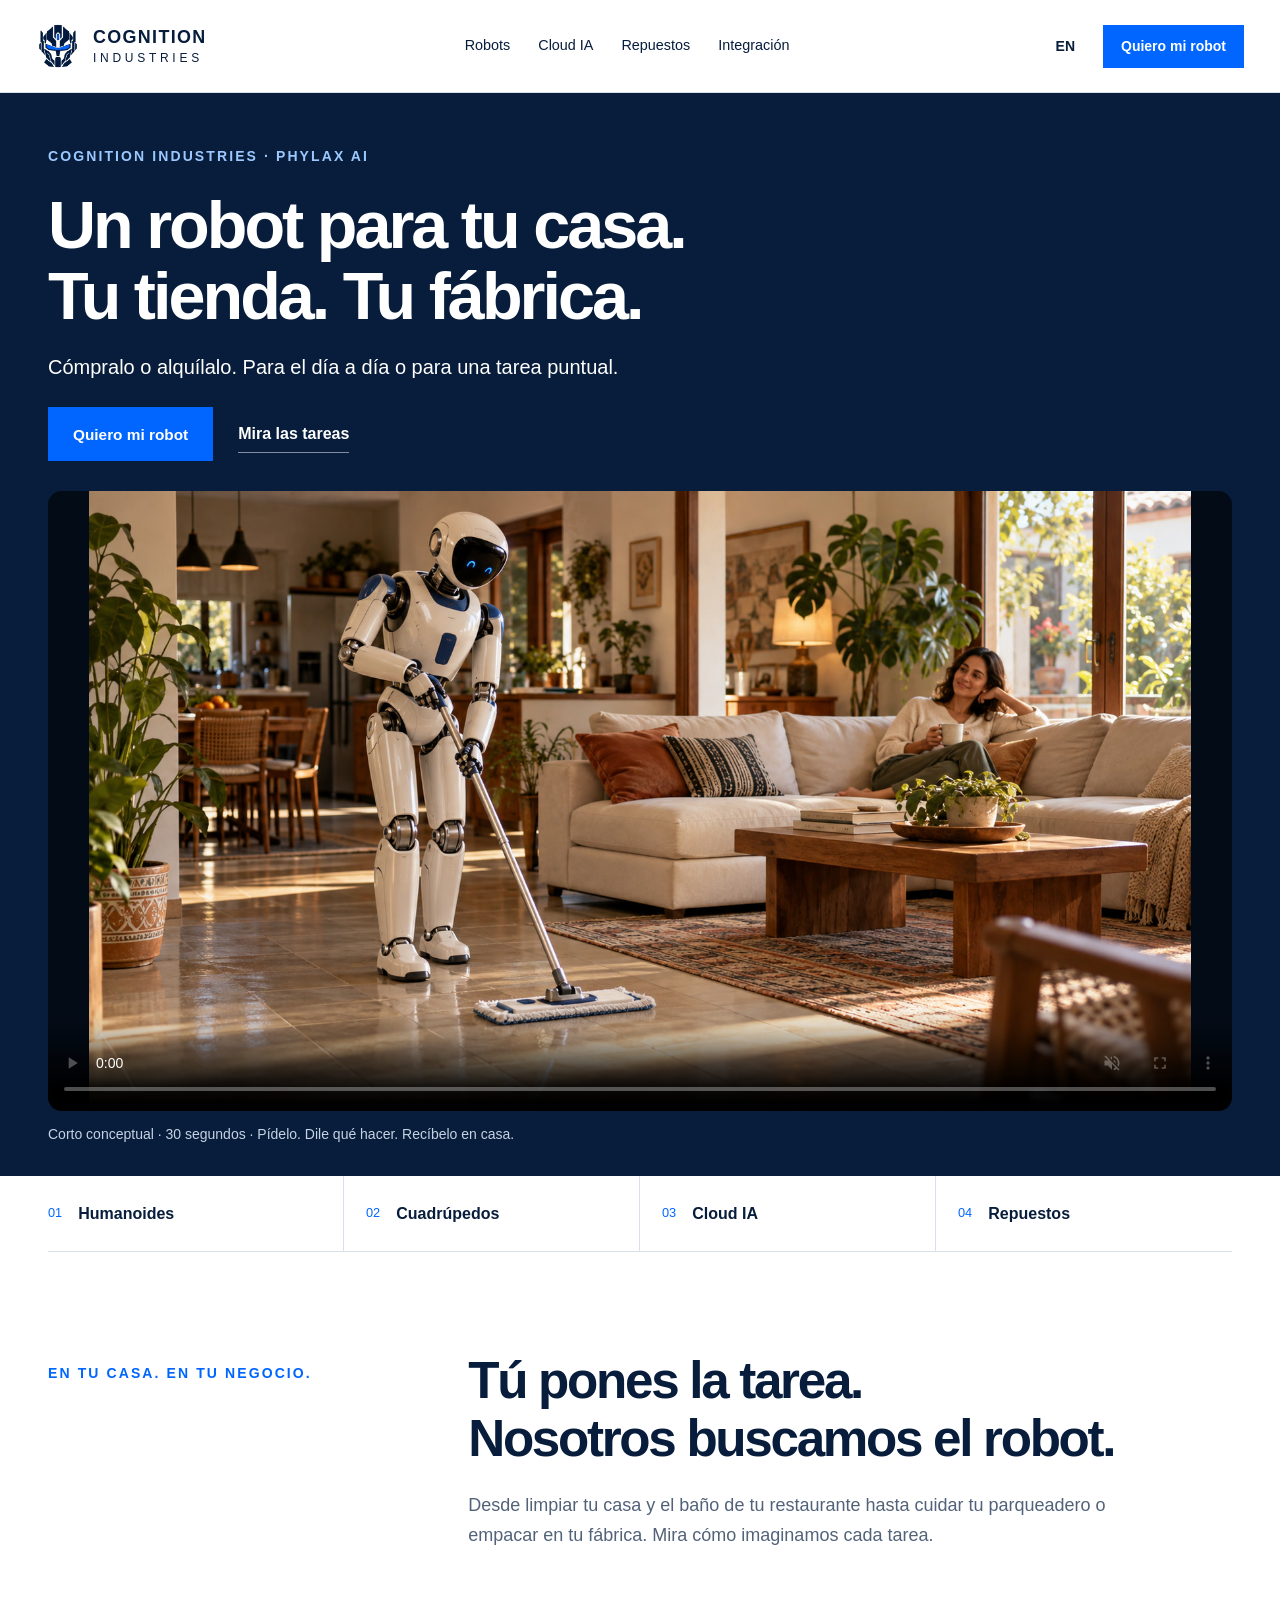
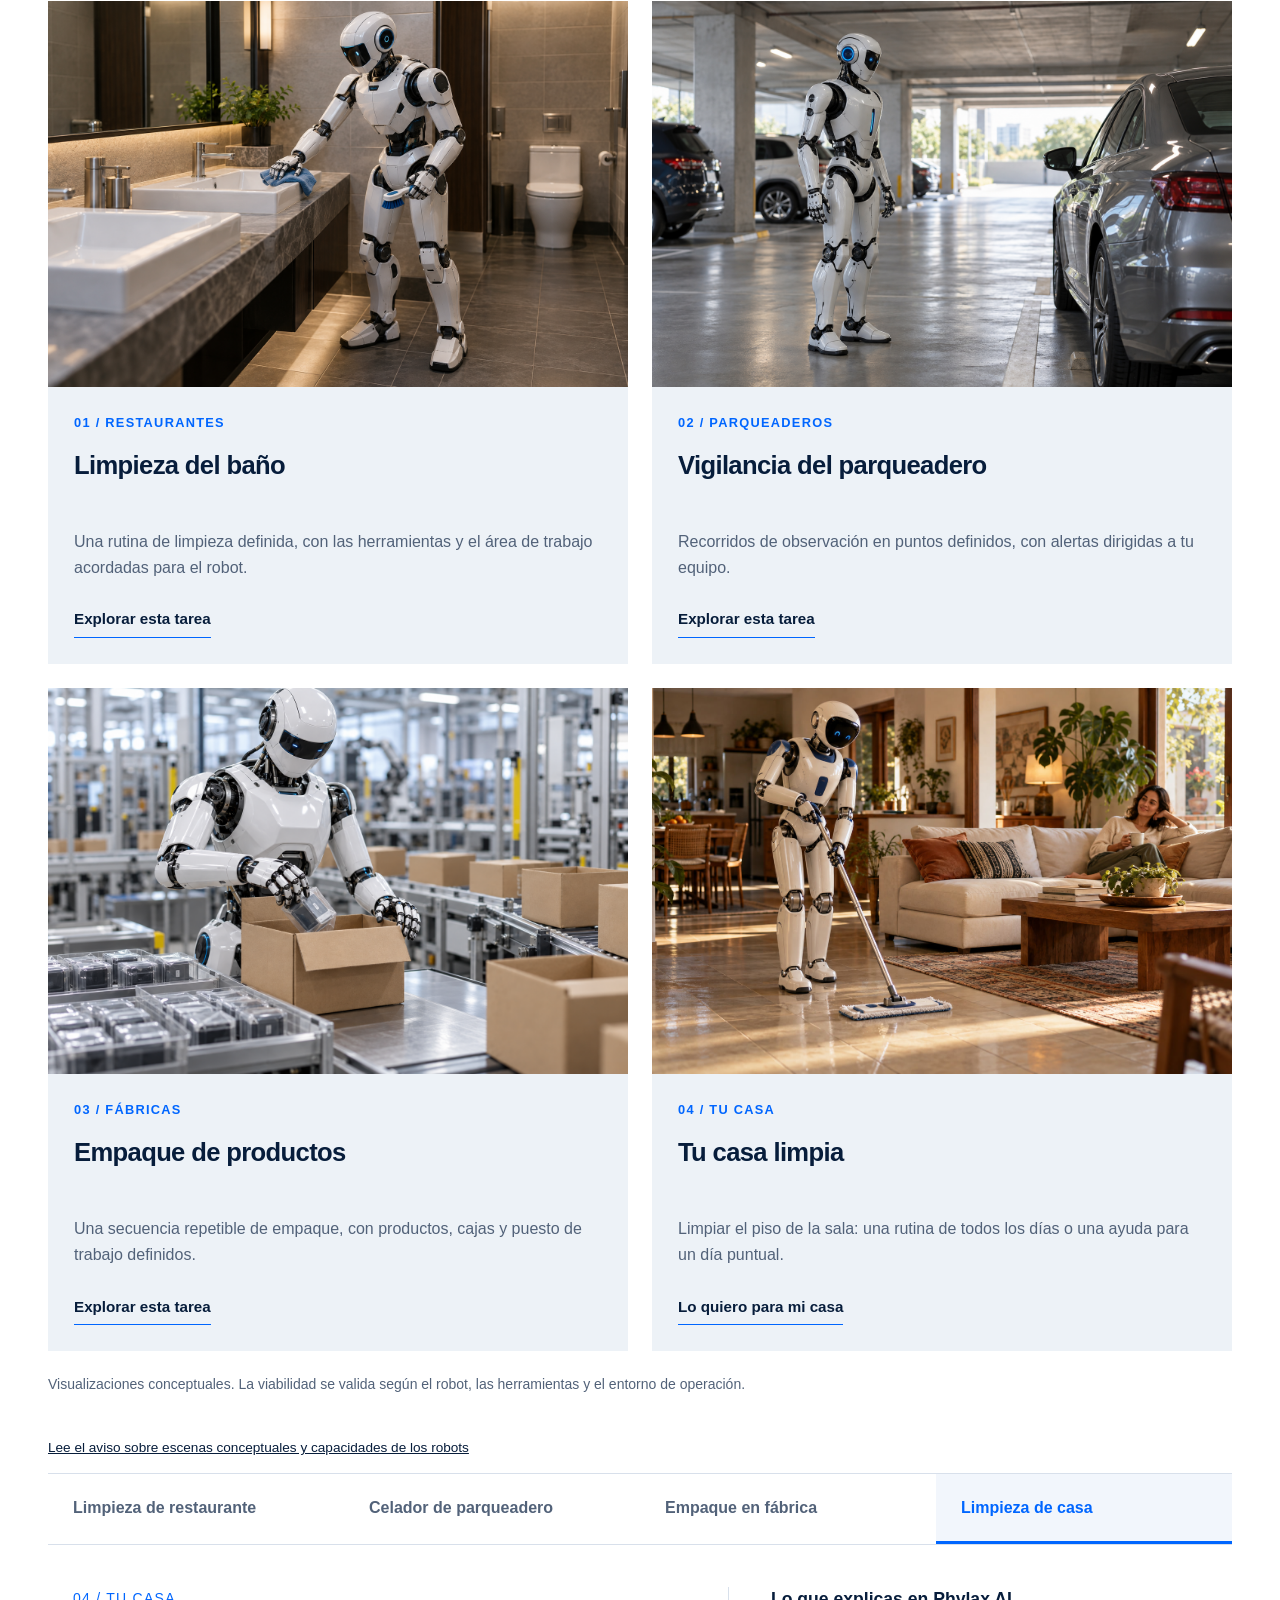
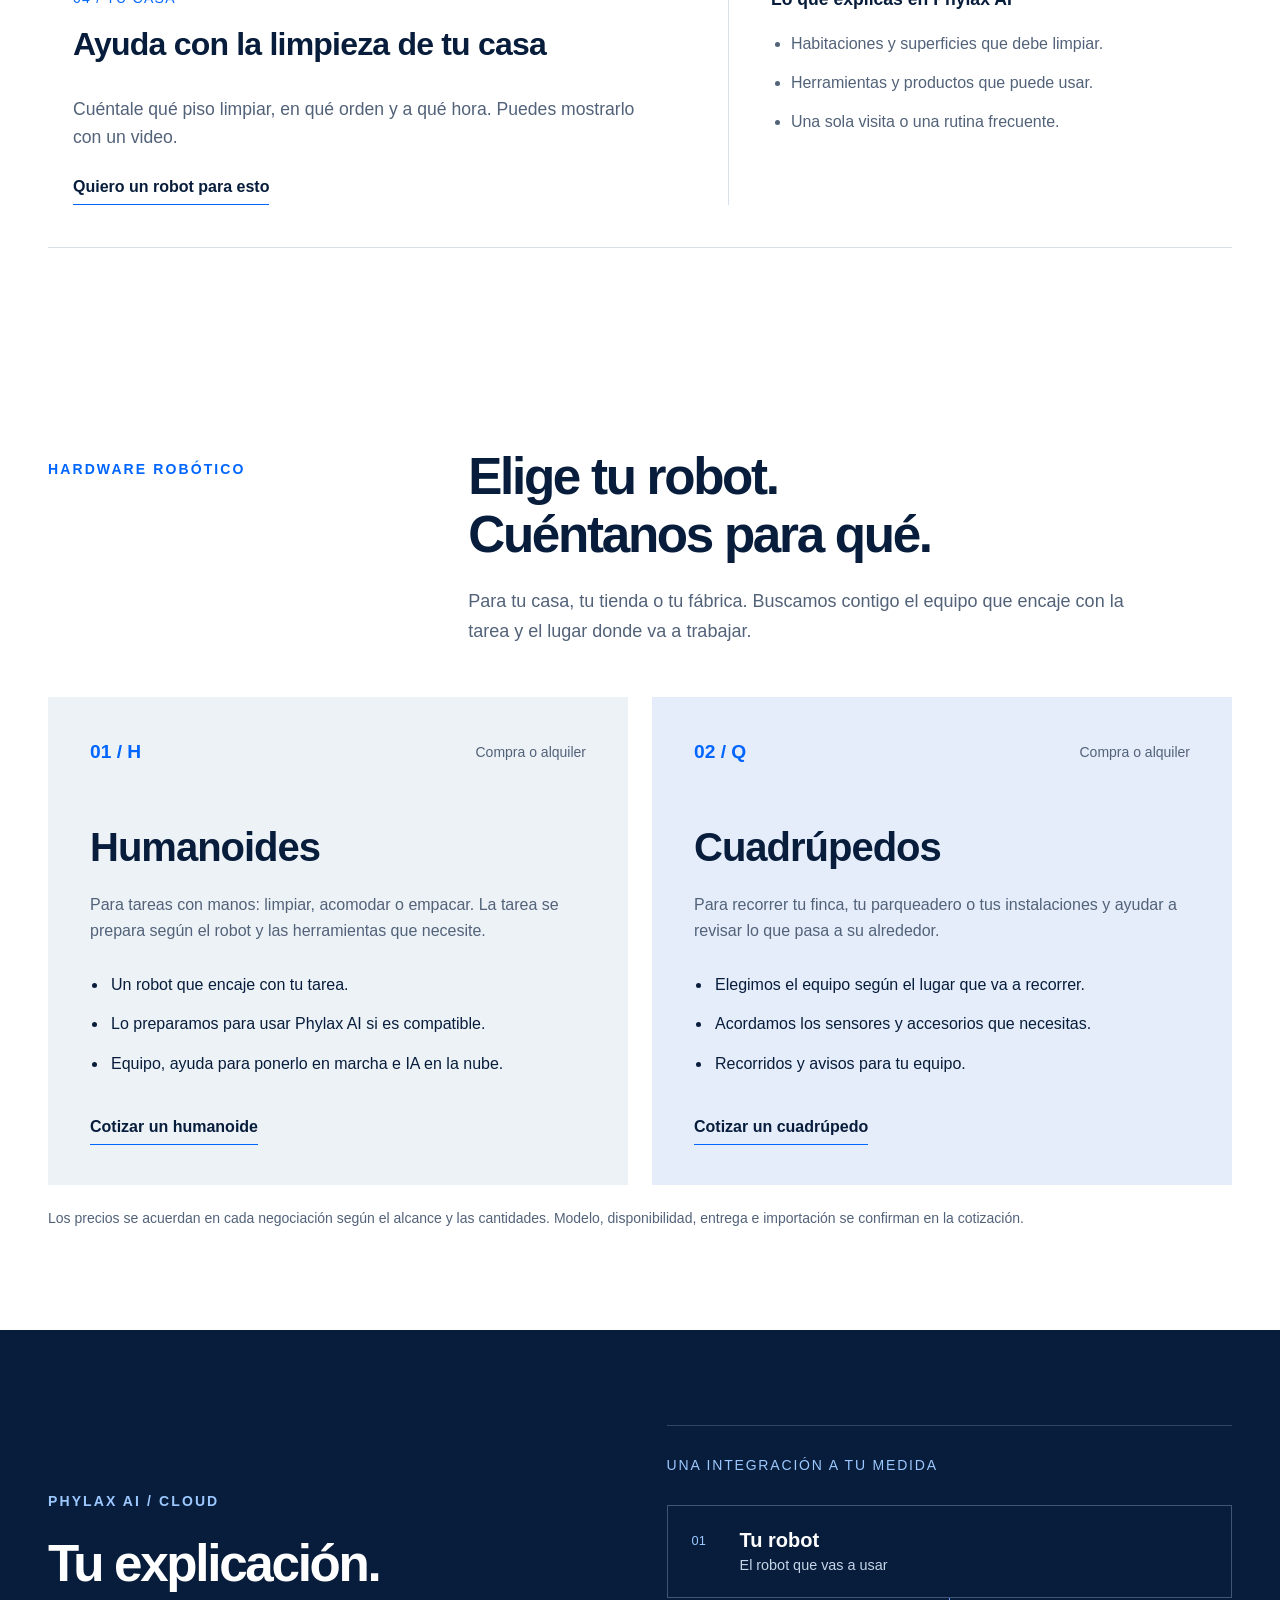
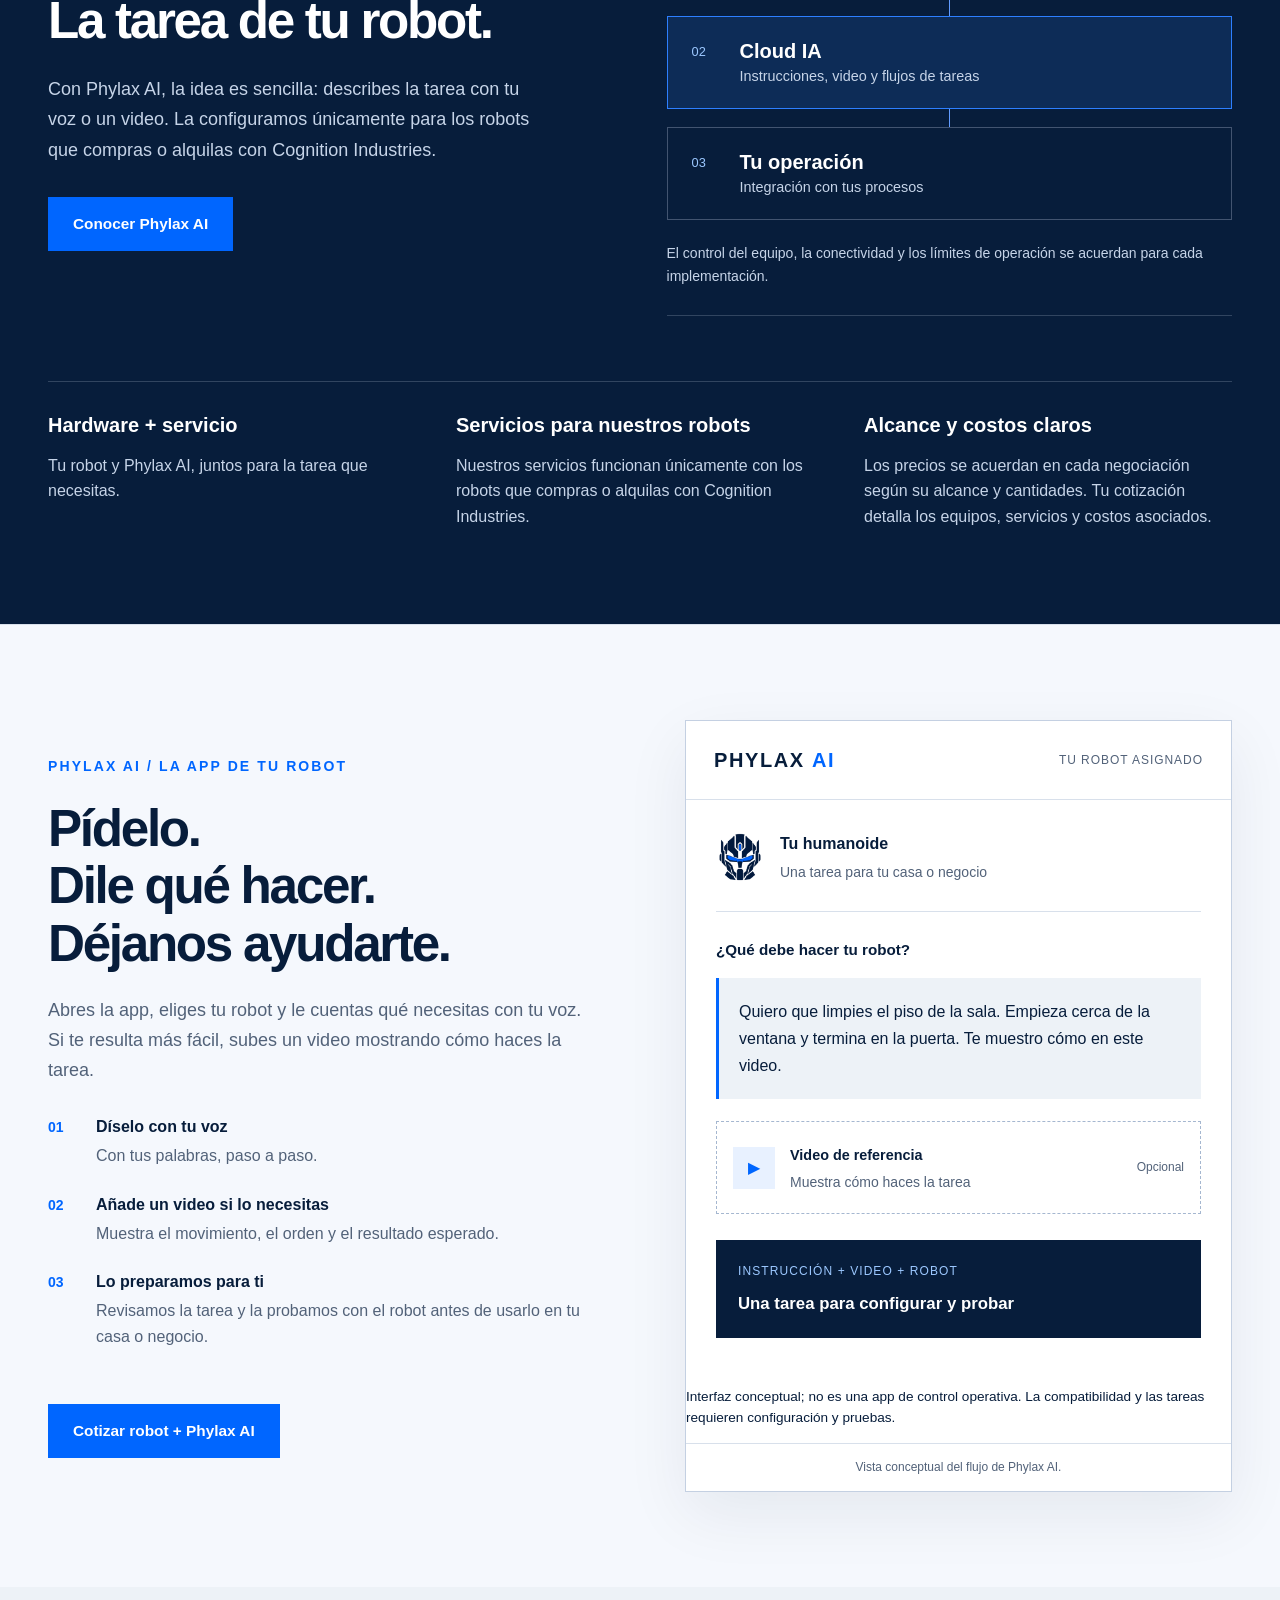
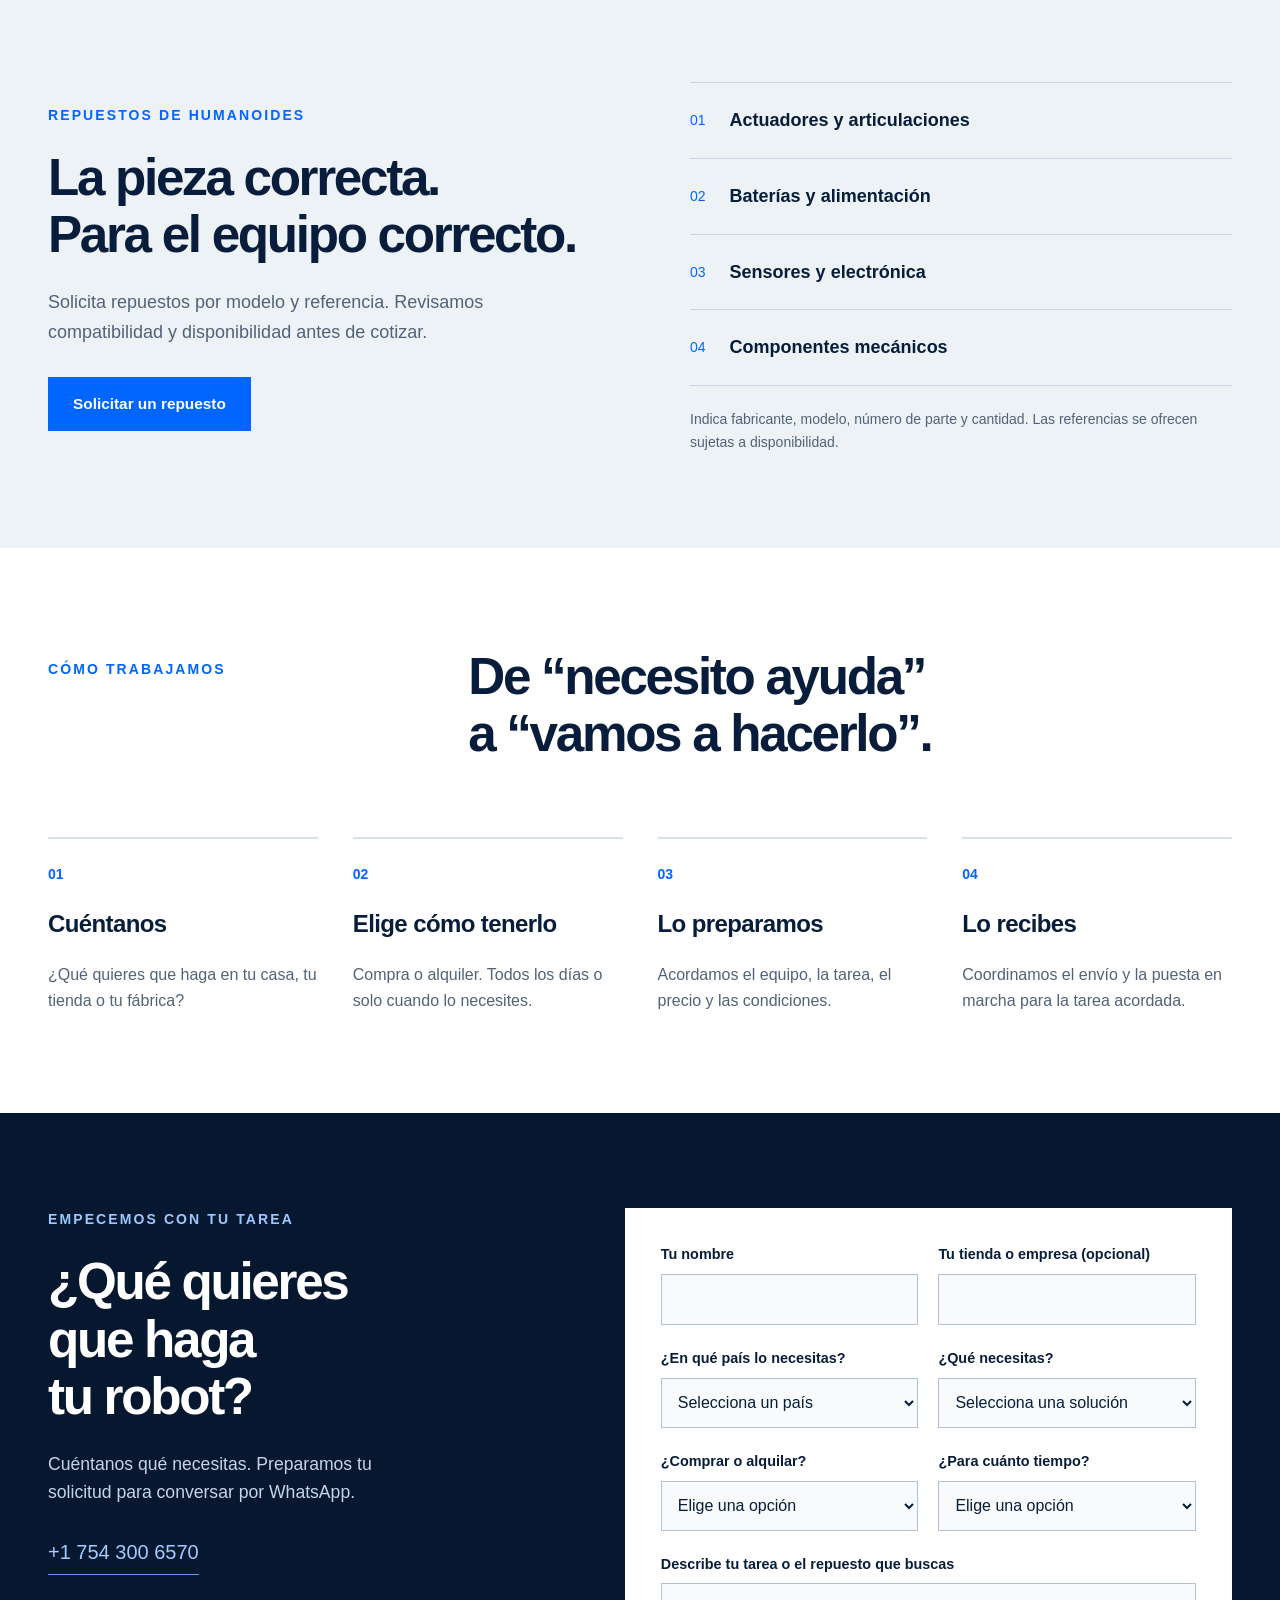
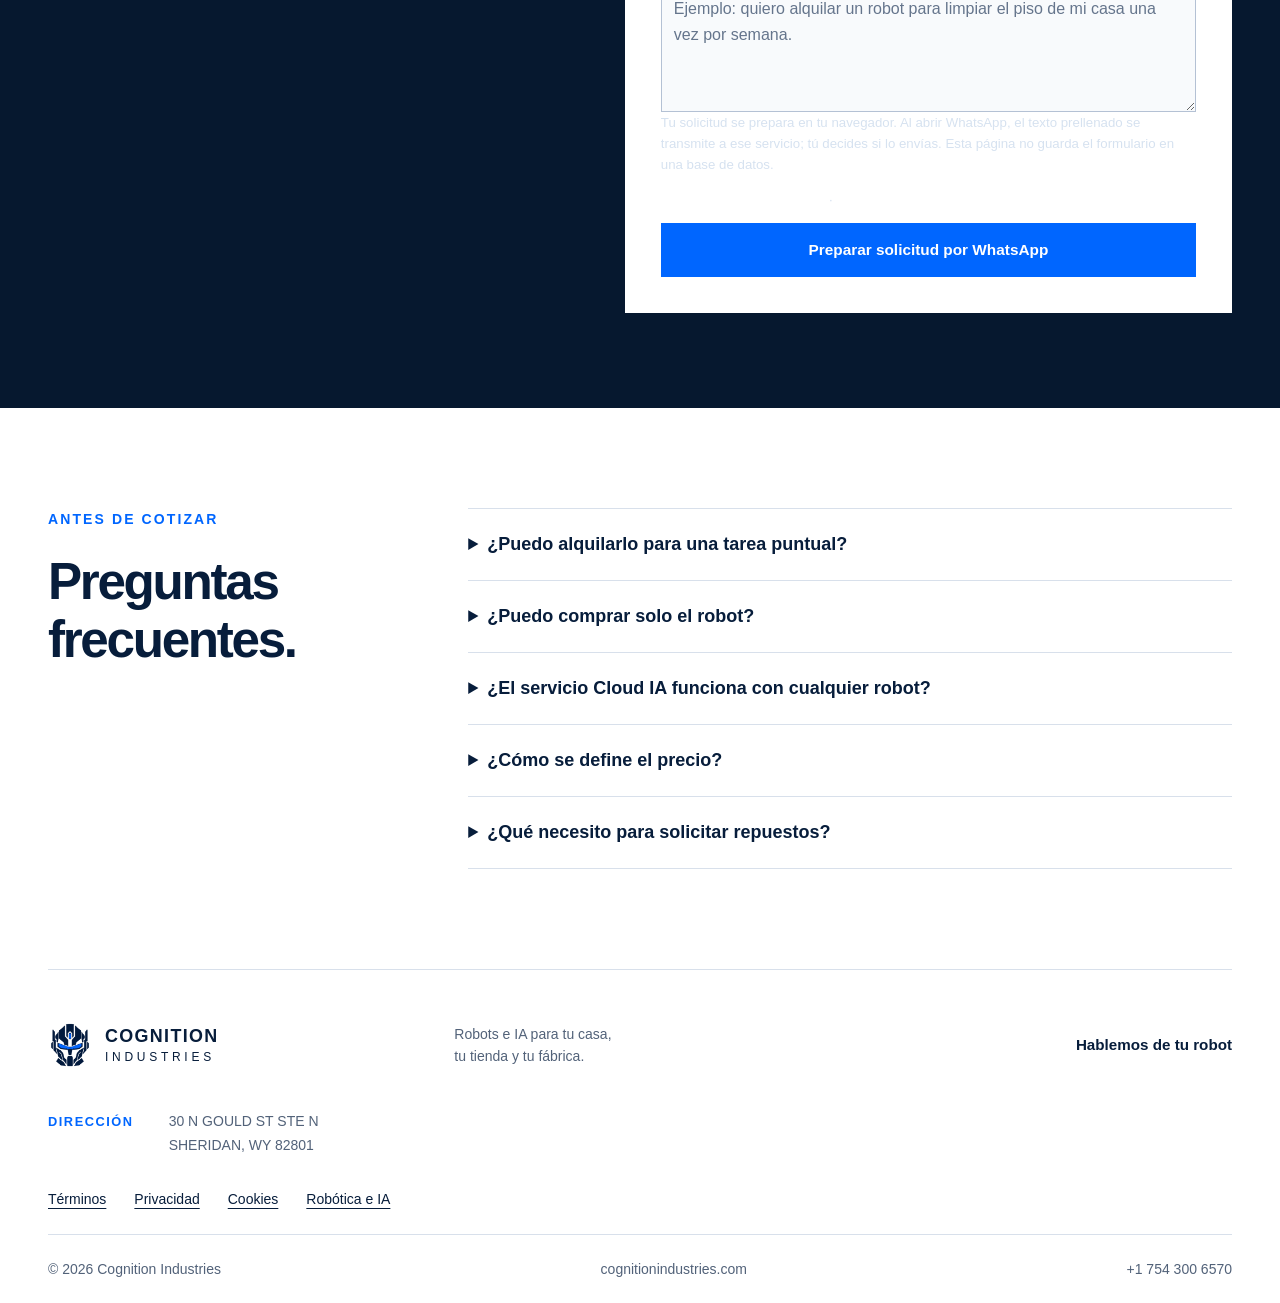
==== commit de82c4cb: "Limitar servicios a nuestros robots y cotizar por alcance y cantidades" ====
--- a/index.html
+++ b/index.html
@@ -14,13 +14,13 @@
 <p class="legal-nearby"><a href="aviso-robotica-ia.html" data-legal-link data-en="Read the notice about conceptual scenes and robot capabilities">Lee el aviso sobre escenas conceptuales y capacidades de los robots</a></p><div class="case-browser"><div aria-label="Tareas industriales" class="case-tabs" role="tablist"><button aria-controls="case-panel" aria-selected="true" data-case="limpieza" data-en="Restaurant cleaning" id="tab-limpieza" role="tab">Limpieza de restaurante</button><button aria-controls="case-panel" aria-selected="false" data-case="parqueadero" data-en="Parking security" id="tab-parqueadero" role="tab" tabindex="-1">Celador de parqueadero</button><button aria-controls="case-panel" aria-selected="false" data-case="empaque" data-en="Factory packing" id="tab-empaque" role="tab" tabindex="-1">Empaque en fábrica</button><button aria-controls="case-panel" aria-selected="false" data-case="casa" data-en="Home cleaning" id="tab-casa" role="tab" tabindex="-1">Limpieza de casa</button></div><div aria-labelledby="tab-limpieza" class="case-panel" id="case-panel" role="tabpanel" tabindex="0"><div><span class="case-meta" id="case-meta">01 / RESTAURANTE</span><h3 id="case-title">Una rutina de limpieza para tu restaurante</h3><p id="case-description">Describe qué superficies debe limpiar el robot, con qué herramientas y en qué horario.</p><button class="text-link dark" data-en="I want a robot for this" id="case-quote">Quiero un robot para esto</button></div><div class="case-requirements"><h4 data-en="What you explain in Phylax AI">Lo que explicas en Phylax AI</h4><ul id="case-requirements"><li>Superficies y orden de limpieza.</li><li>Herramientas y productos permitidos.</li><li>Horario y límites del área de trabajo.</li></ul></div></div></div></section>
 <section class="section container" id="robots"><div class="section-head"><p class="eyebrow" data-en="ROBOTIC HARDWARE">HARDWARE ROBÓTICO</p><div><h2 data-en="Choose your robot.&lt;br&gt;Tell us what for.">Elige tu robot.<br/>Cuéntanos para qué.</h2><p class="intro" data-en="For your home, store or factory. Together, we find equipment that fits the task and where it will work.">Para tu casa, tu tienda o tu fábrica. Buscamos contigo el equipo que encaje con la tarea y el lugar donde va a trabajar.</p></div></div><div class="robot-offers">
 <article class="robot-offer" id="humanoides"><div class="offer-top"><b>01 / H</b><span data-en="Buy or rent">Compra o alquiler</span></div><h3 data-en="Humanoids">Humanoides</h3><p data-en="For hands-on tasks: cleaning, arranging or packing. The task is set up for the robot and tools it needs.">Para tareas con manos: limpiar, acomodar o empacar. La tarea se prepara según el robot y las herramientas que necesite.</p><ul><li data-en="A robot that fits your task.">Un robot que encaje con tu tarea.</li><li data-en="We set it up for Phylax AI when compatible.">Lo preparamos para usar Phylax AI si es compatible.</li><li data-en="Equipment, setup help and cloud AI.">Equipo, ayuda para ponerlo en marcha e IA en la nube.</li></ul><button class="text-link dark" data-en="Request a humanoid quote" data-solution="Humanoide">Cotizar un humanoide</button></article>
-<article class="robot-offer quadruped" id="cuadrupedos"><div class="offer-top"><b>02 / Q</b><span data-en="Buy or rent">Compra o alquiler</span></div><h3 data-en="Quadrupeds">Cuadrúpedos</h3><p data-en="For moving around your land, parking area or premises and helping you check its surroundings.">Para recorrer tu finca, tu parqueadero o tus instalaciones y ayudar a revisar lo que pasa a su alrededor.</p><ul><li data-en="We choose equipment for the area it will cover.">Elegimos el equipo según el lugar que va a recorrer.</li><li data-en="We agree on the sensors and accessories you need.">Acordamos los sensores y accesorios que necesitas.</li><li data-en="Routes and alerts for your team.">Recorridos y avisos para tu equipo.</li></ul><button class="text-link dark" data-en="Request a quadruped quote" data-solution="Cuadrúpedo">Cotizar un cuadrúpedo</button></article></div><p class="note" data-en="Model, availability, price, delivery and import conditions are confirmed in the quotation.">Modelo, disponibilidad, precio, entrega y condiciones de importación se confirman en la cotización.</p></section>
-<section class="cloud-section" id="cloud"><div class="container cloud-grid"><div><p class="eyebrow light" data-en="PHYLAX AI / CLOUD">PHYLAX AI / CLOUD</p><h2 data-en="Your explanation.&lt;br&gt;Your robot’s task.">Tu explicación.<br/>La tarea de tu robot.</h2><p class="cloud-copy" data-en="With Phylax AI, the idea is simple: tell the robot what you need, using your voice or a video. We set up the task for the equipment you will use.">Con Phylax AI, la idea es sencilla: le dices al robot qué necesitas, con tu voz o con un video. Nosotros preparamos la tarea para el equipo que vas a usar.</p><button class="button" data-en="Meet Phylax AI" data-solution="Cloud IA">Conocer Phylax AI</button></div><div class="architecture-area"><p class="architecture-label" data-en="AN INTEGRATION BUILT FOR YOUR TASK">UNA INTEGRACIÓN A TU MEDIDA</p><div class="architecture"><div class="node"><span>01</span><strong data-en="Your robot">Tu robot</strong><small data-en="The robot you will use">El robot que vas a usar</small></div><div class="connector"></div><div class="node core"><span>02</span><strong data-en="AI Cloud">Cloud IA</strong><small data-en="Instructions, video and task workflows">Instrucciones, video y flujos de tareas</small></div><div class="connector"></div><div class="node"><span>03</span><strong data-en="Your operations">Tu operación</strong><small data-en="Integration with your processes">Integración con tus procesos</small></div></div><p class="note" data-en="Equipment control, connectivity and operating limits are agreed for each implementation.">El control del equipo, la conectividad y los límites de operación se acuerdan para cada implementación.</p></div></div><div class="container cloud-details"><div><h3 data-en="Hardware + service">Hardware + servicio</h3><p data-en="Your robot and Phylax AI, together for the task you need.">Tu robot y Phylax AI, juntos para la tarea que necesitas.</p></div><div><h3 data-en="Already have a robot?">¿Ya tienes un robot?</h3><p data-en="Tell us which robot you have and what you want it to do. We check whether we can connect it.">Dinos cuál tienes y qué quieres que haga. Revisamos si podemos conectarlo.</p></div><div><h3 data-en="Clear scope and costs">Alcance y costos claros</h3><p data-en="Before deciding, you will know what the equipment, service and team support include.">Antes de decidir, sabrás qué incluye el equipo, el servicio y la ayuda de nuestro equipo.</p></div></div></section>
+<article class="robot-offer quadruped" id="cuadrupedos"><div class="offer-top"><b>02 / Q</b><span data-en="Buy or rent">Compra o alquiler</span></div><h3 data-en="Quadrupeds">Cuadrúpedos</h3><p data-en="For moving around your land, parking area or premises and helping you check its surroundings.">Para recorrer tu finca, tu parqueadero o tus instalaciones y ayudar a revisar lo que pasa a su alrededor.</p><ul><li data-en="We choose equipment for the area it will cover.">Elegimos el equipo según el lugar que va a recorrer.</li><li data-en="We agree on the sensors and accessories you need.">Acordamos los sensores y accesorios que necesitas.</li><li data-en="Routes and alerts for your team.">Recorridos y avisos para tu equipo.</li></ul><button class="text-link dark" data-en="Request a quadruped quote" data-solution="Cuadrúpedo">Cotizar un cuadrúpedo</button></article></div><p class="note" data-en="Prices are agreed for each negotiation based on scope and quantities. Model, availability, delivery and import terms are confirmed in the quotation.">Los precios se acuerdan en cada negociación según el alcance y las cantidades. Modelo, disponibilidad, entrega e importación se confirman en la cotización.</p></section>
+<section class="cloud-section" id="cloud"><div class="container cloud-grid"><div><p class="eyebrow light" data-en="PHYLAX AI / CLOUD">PHYLAX AI / CLOUD</p><h2 data-en="Your explanation.&lt;br&gt;Your robot’s task.">Tu explicación.<br/>La tarea de tu robot.</h2><p class="cloud-copy" data-en="With Phylax AI, the idea is simple: describe the task using your voice or a video. We configure it only for robots purchased or rented from Cognition Industries.">Con Phylax AI, la idea es sencilla: describes la tarea con tu voz o un video. La configuramos únicamente para los robots que compras o alquilas con Cognition Industries.</p><button class="button" data-en="Meet Phylax AI" data-solution="Cloud IA">Conocer Phylax AI</button></div><div class="architecture-area"><p class="architecture-label" data-en="AN INTEGRATION BUILT FOR YOUR TASK">UNA INTEGRACIÓN A TU MEDIDA</p><div class="architecture"><div class="node"><span>01</span><strong data-en="Your robot">Tu robot</strong><small data-en="The robot you will use">El robot que vas a usar</small></div><div class="connector"></div><div class="node core"><span>02</span><strong data-en="AI Cloud">Cloud IA</strong><small data-en="Instructions, video and task workflows">Instrucciones, video y flujos de tareas</small></div><div class="connector"></div><div class="node"><span>03</span><strong data-en="Your operations">Tu operación</strong><small data-en="Integration with your processes">Integración con tus procesos</small></div></div><p class="note" data-en="Equipment control, connectivity and operating limits are agreed for each implementation.">El control del equipo, la conectividad y los límites de operación se acuerdan para cada implementación.</p></div></div><div class="container cloud-details"><div><h3 data-en="Hardware + service">Hardware + servicio</h3><p data-en="Your robot and Phylax AI, together for the task you need.">Tu robot y Phylax AI, juntos para la tarea que necesitas.</p></div><div><h3 data-en="Services for our robots">Servicios para nuestros robots</h3><p data-en="Our services work only with robots purchased or rented from Cognition Industries.">Nuestros servicios funcionan únicamente con los robots que compras o alquilas con Cognition Industries.</p></div><div><h3 data-en="Clear scope and costs">Alcance y costos claros</h3><p data-en="Prices are agreed for each negotiation based on its scope and quantities. Your quotation details the equipment, services and associated costs.">Los precios se acuerdan en cada negociación según su alcance y cantidades. Tu cotización detalla los equipos, servicios y costos asociados.</p></div></div></section>
 
 <section class="phylax-section" id="phylax-app"><div class="container phylax-grid"><div><p class="eyebrow" data-en="PHYLAX AI / YOUR ROBOT'S APP">PHYLAX AI / LA APP DE TU ROBOT</p><h2 data-en="Request it.&lt;br&gt;Tell it what to do.&lt;br&gt;Let us help.">Pídelo.<br/>Dile qué hacer.<br/>Déjanos ayudarte.</h2><p class="intro" data-en="Open the app, choose your robot and use your voice to say what you need. If it is easier, upload a video showing how you do the task.">Abres la app, eliges tu robot y le cuentas qué necesitas con tu voz. Si te resulta más fácil, subes un video mostrando cómo haces la tarea.</p><ol class="phylax-steps"><li><b data-en="Say it with your voice">Díselo con tu voz</b><span data-en="Use your own words, step by step.">Con tus palabras, paso a paso.</span></li><li><b data-en="Add a video if useful">Añade un video si lo necesitas</b><span data-en="Show the movement, order and expected result.">Muestra el movimiento, el orden y el resultado esperado.</span></li><li><b data-en="We set it up for you">Lo preparamos para ti</b><span data-en="We review and test the task with the robot before it works in your home or business.">Revisamos la tarea y la probamos con el robot antes de usarlo en tu casa o negocio.</span></li></ol><button class="button" data-en="Request robot + Phylax AI" data-solution="Hardware + Cloud IA">Cotizar robot + Phylax AI</button></div>
 <div class="app-concept"><div class="app-title"><span class="app-logotype">PHYLAX <b>AI</b></span><span class="app-subtitle" data-en="YOUR ASSIGNED ROBOT">TU ROBOT ASIGNADO</span></div><div class="app-body"><div class="app-robot-row"><img alt="" height="54" src="simbolo-cognition.png" width="48"/><div><b data-en="Your humanoid">Tu humanoide</b><p data-en="A task for your home or business">Una tarea para tu casa o negocio</p></div></div><p class="app-label" data-en="What should your robot do?">¿Qué debe hacer tu robot?</p><blockquote id="app-instruction">Limpia el lavamanos y las superficies del baño del restaurante. Sigue el orden que muestro en el video y trabaja dentro del área asignada.</blockquote><div class="video-reference"><span aria-hidden="true" class="video-play">▶</span><div><b data-en="Reference video">Video de referencia</b><p data-en="Show how you do the task">Muestra cómo haces la tarea</p></div><span class="video-optional" data-en="Optional">Opcional</span></div><div class="app-task"><span data-en="INSTRUCTION + VIDEO + ROBOT">INSTRUCCIÓN + VIDEO + ROBOT</span><strong data-en="A task ready to configure and test">Una tarea para configurar y probar</strong></div></div><p class="legal-nearby" data-en="Concept interface, not a live robot-control app. Compatibility and tasks require configuration and testing.">Interfaz conceptual; no es una app de control operativa. La compatibilidad y las tareas requieren configuración y pruebas.</p><p class="app-concept-caption" data-en="Concept view of the Phylax AI workflow.">Vista conceptual del flujo de Phylax AI.</p></div></div></section>
 <section class="parts-section" id="repuestos"><div class="container parts-grid"><div><p class="eyebrow" data-en="HUMANOID SPARE PARTS">REPUESTOS DE HUMANOIDES</p><h2 data-en="The right part.&lt;br&gt;For the right equipment.">La pieza correcta.<br/>Para el equipo correcto.</h2><p class="intro" data-en="Request parts by model and reference. We review compatibility and availability before quoting.">Solicita repuestos por modelo y referencia. Revisamos compatibilidad y disponibilidad antes de cotizar.</p><button class="button" data-en="Request a spare part" data-solution="Repuestos">Solicitar un repuesto</button></div><div class="parts-list"><div><span>01</span><strong data-en="Actuators and joints">Actuadores y articulaciones</strong></div><div><span>02</span><strong data-en="Batteries and power">Baterías y alimentación</strong></div><div><span>03</span><strong data-en="Sensors and electronics">Sensores y electrónica</strong></div><div><span>04</span><strong data-en="Mechanical components">Componentes mecánicos</strong></div><p class="note" data-en="Provide manufacturer, model, part number and quantity. References are offered subject to availability.">Indica fabricante, modelo, número de parte y cantidad. Las referencias se ofrecen sujetas a disponibilidad.</p></div></div></section>
 <section class="section container"><div class="section-head"><p class="eyebrow" data-en="HOW WE WORK">CÓMO TRABAJAMOS</p><h2 data-en="From “I need help”&lt;br&gt;to “let’s do it”.">De “necesito ayuda”<br/>a “vamos a hacerlo”.</h2></div><ol class="steps"><li><span>01</span><h3 data-en="Tell us">Cuéntanos</h3><p data-en="What do you want it to do in your home, store or factory?">¿Qué quieres que haga en tu casa, tu tienda o tu fábrica?</p></li><li><span>02</span><h3 data-en="Choose how to get it">Elige cómo tenerlo</h3><p data-en="Buy or rent. Every day or only when needed.">Compra o alquiler. Todos los días o solo cuando lo necesites.</p></li><li><span>03</span><h3 data-en="We prepare it">Lo preparamos</h3><p data-en="We agree on the equipment, task, price and terms.">Acordamos el equipo, la tarea, el precio y las condiciones.</p></li><li><span>04</span><h3 data-en="Receive it">Lo recibes</h3><p data-en="We coordinate delivery and setup for the agreed task.">Coordinamos el envío y la puesta en marcha para la tarea acordada.</p></li></ol></section>
 <section class="quote-section" id="cotizar"><div class="container quote-grid"><div><p class="eyebrow light" data-en="LET'S START WITH YOUR TASK">EMPECEMOS CON TU TAREA</p><h2 data-en="What should&lt;br&gt;your robot&lt;br&gt;do?">¿Qué quieres<br/>que haga<br/>tu robot?</h2><p data-en="Tell us what you need. We prepare your request to continue on WhatsApp.">Cuéntanos qué necesitas. Preparamos tu solicitud para conversar por WhatsApp.</p><a class="phone" href="https://wa.me/17543006570" rel="noopener noreferrer" target="_blank">+1 754 300 6570</a></div><form id="quote-form"><div class="form-grid"><div class="field"><label data-en="Your name" for="name">Tu nombre</label><input autocomplete="name" id="name" maxlength="100" name="name" required=""/></div><div class="field"><label data-en="Your store or company (optional)" for="company">Tu tienda o empresa (opcional)</label><input autocomplete="organization" id="company" maxlength="120" name="company"/></div><div class="field"><label data-en="Which country do you need it in?" for="country">¿En qué país lo necesitas?</label><select id="country" name="country" required=""><option data-en="Select a country" value="">Selecciona un país</option><option data-en="Colombia" value="Colombia">Colombia</option><option>México</option><option>Chile</option><option>Perú</option><option>Argentina</option><option>Brasil</option><option>Ecuador</option><option>Venezuela</option><option>Panamá</option><option>Costa Rica</option><option>Uruguay</option><option>República Dominicana</option><option data-en="Another Latin American country" value="Otro">Otro país de Latinoamérica</option></select></div><div class="field"><label data-en="What do you need?" for="solution">¿Qué necesitas?</label><select id="solution" name="solution" required=""><option data-en="Select a solution" value="">Selecciona una solución</option><option data-en="Humanoid" value="Humanoide">Humanoide</option><option data-en="Quadruped" value="Cuadrúpedo">Cuadrúpedo</option><option data-en="AI Cloud" value="Cloud IA">Cloud IA</option><option data-en="Humanoid spare parts" value="Repuestos">Repuestos de humanoides</option><option data-en="Robot + AI Cloud" value="Hardware + Cloud IA">Robot + Cloud IA</option></select></div><div class="field"><label data-en="Buy or rent?" for="mode">¿Comprar o alquilar?</label><select id="mode" name="mode" required=""><option data-en="Choose an option" value="">Elige una opción</option><option data-en="Buy" value="Comprar">Comprar</option><option data-en="Rent" value="Alquilar">Alquilar</option><option data-en="Help me choose" value="Quiero orientación">Quiero orientación</option></select></div><div class="field"><label data-en="How often?" for="frequency">¿Para cuánto tiempo?</label><select id="frequency" name="frequency" required=""><option data-en="Choose an option" value="">Elige una opción</option><option data-en="Ongoing work" value="Tarea permanente">Tarea permanente</option><option data-en="One-off task" value="Tarea puntual">Tarea puntual</option><option data-en="Still deciding" value="Por definir">Por definir</option></select></div><div class="field full"><label data-en="Describe your task or the part you need" for="task">Describe tu tarea o el repuesto que buscas</label><textarea data-placeholder-en="Example: I want to rent a robot to clean my home floor once a week." id="task" maxlength="1200" minlength="10" name="task" placeholder="Ejemplo: quiero alquilar un robot para limpiar el piso de mi casa una vez por semana." required="" rows="4"></textarea></div></div><p class="legal-form-notice" data-en="Your request is prepared in your browser. Opening WhatsApp transfers the prefilled text to that service; you choose whether to send it. This page does not store the form in a database.">Tu solicitud se prepara en tu navegador. Al abrir WhatsApp, el texto prellenado se transmite a ese servicio; tú decides si lo envías. Esta página no guarda el formulario en una base de datos.</p><p class="legal-form-notice"><a href="privacidad.html" data-legal-link data-en="Read the privacy policy">Lee la política de privacidad</a> · <a href="terminos.html" data-legal-link data-en="Website terms">Términos del sitio</a></p><button class="button submit" data-en="Prepare WhatsApp request" type="submit">Preparar solicitud por WhatsApp</button><p aria-live="polite" id="form-status" role="status"></p><a data-en="Open WhatsApp and send my request" hidden="" id="message-link" rel="noopener noreferrer" target="_blank">Abrir WhatsApp y enviar mi solicitud</a><noscript><p>Para cotizar, <a href="https://wa.me/17543006570">escríbenos por WhatsApp</a>.</p></noscript></form></div></section>
-<section class="section container faq"><div><p class="eyebrow" data-en="BEFORE REQUESTING A QUOTE">ANTES DE COTIZAR</p><h2 data-en="Frequently asked&lt;br&gt;questions.">Preguntas<br/>frecuentes.</h2></div><div><details><summary data-en="Can I rent it for a one-off task?">¿Puedo alquilarlo para una tarea puntual?</summary><p data-en="Tell us the task, location and how long you need it. We confirm available equipment, rental terms and price with you before booking.">Sí, puedes consultar por alquiler para una tarea puntual o para una rutina permanente. Cuéntanos qué necesitas y por cuánto tiempo; te confirmamos disponibilidad, precio y condiciones antes de reservar.</p></details><details><summary data-en="Can I buy just the robot?">¿Puedo comprar solo el robot?</summary><p data-en="Yes. You can request a hardware proposal or one that includes integration and AI Cloud. Scope is defined around your needs.">Sí. Puedes solicitar una propuesta de hardware o una propuesta que incluya integración y Cloud IA. El alcance se define según tu necesidad.</p></details><details><summary data-en="Does AI Cloud work with every robot?">¿El servicio Cloud IA funciona con cualquier robot?</summary><p data-en="Compatibility is evaluated by model, SDK, connectivity and task. If you already own a robot, share these details before requesting an integration quote.">La compatibilidad se evalúa por modelo, SDK, conectividad y tarea. Si ya tienes un equipo, comparte esos datos antes de cotizar la integración.</p></details><details><summary data-en="How is pricing defined?">¿Cómo se define el precio?</summary><p data-en="It depends on equipment, configuration, destination country and integration scope. Hardware, services and associated costs are detailed in the proposal.">Depende del equipo, la configuración, el país de destino y el alcance de integración. Hardware, servicios y costos asociados se detallan en la propuesta.</p></details><details><summary data-en="What do I need to request spare parts?">¿Qué necesito para solicitar repuestos?</summary><p data-en="Manufacturer, humanoid model, part reference, quantity and delivery country. If you do not know the reference, describe the component and share its details on WhatsApp.">Fabricante, modelo del humanoide, referencia de la pieza, cantidad y país de entrega. Si no conoces la referencia, descríbenos el componente y comparte sus datos por WhatsApp.</p></details></div></section>
+<section class="section container faq"><div><p class="eyebrow" data-en="BEFORE REQUESTING A QUOTE">ANTES DE COTIZAR</p><h2 data-en="Frequently asked&lt;br&gt;questions.">Preguntas<br/>frecuentes.</h2></div><div><details><summary data-en="Can I rent it for a one-off task?">¿Puedo alquilarlo para una tarea puntual?</summary><p data-en="Tell us the task, location and how long you need it. We confirm available equipment, rental terms and price with you before booking.">Sí, puedes consultar por alquiler para una tarea puntual o para una rutina permanente. Cuéntanos qué necesitas y por cuánto tiempo; te confirmamos disponibilidad, precio y condiciones antes de reservar.</p></details><details><summary data-en="Can I buy just the robot?">¿Puedo comprar solo el robot?</summary><p data-en="Yes. You can request a hardware proposal or one that includes integration and AI Cloud. Scope is defined around your needs.">Sí. Puedes solicitar una propuesta de hardware o una propuesta que incluya integración y Cloud IA. El alcance se define según tu necesidad.</p></details><details><summary data-en="Does AI Cloud work with every robot?">¿El servicio Cloud IA funciona con cualquier robot?</summary><p data-en="No. Our services, including Phylax AI and AI Cloud, work only with robots that Cognition Industries sells or rents to you. Tasks are defined and validated for the equipment supplied.">No. Nuestros servicios, incluidos Phylax AI y Cloud IA, funcionan únicamente con los robots que Cognition Industries te vende o alquila. Las tareas se definen y validan para el equipo suministrado.</p></details><details><summary data-en="How is pricing defined?">¿Cómo se define el precio?</summary><p data-en="Prices are set individually for each negotiation based on the agreed scope and quantities of equipment, spare parts and services. Your written quotation details prices, currency, taxes and associated costs before you accept.">Los precios se fijan para cada negociación según el alcance acordado y las cantidades de equipos, repuestos y servicios. Tu cotización escrita detalla precios, moneda, impuestos y costos asociados antes de que aceptes.</p></details><details><summary data-en="What do I need to request spare parts?">¿Qué necesito para solicitar repuestos?</summary><p data-en="Manufacturer, humanoid model, part reference, quantity and delivery country. If you do not know the reference, describe the component and share its details on WhatsApp.">Fabricante, modelo del humanoide, referencia de la pieza, cantidad y país de entrega. Si no conoces la referencia, descríbenos el componente y comparte sus datos por WhatsApp.</p></details></div></section>
 </main><footer><div class="container footer-top"><a class="brand" href="#inicio"><img alt="" height="50" src="simbolo-cognition.png" width="44"/><span>COGNITION<small>INDUSTRIES</small></span></a><p data-en="Robots and AI for your home,&lt;br&gt;store and factory.">Robots e IA para tu casa,<br/>tu tienda y tu fábrica.</p><a data-en="Let’s talk about your robot" href="#cotizar">Hablemos de tu robot</a></div><div class="container corporate-address"><span data-en="ADDRESS">DIRECCIÓN</span><address>30 N GOULD ST STE N<br/>SHERIDAN, WY 82801</address></div><nav class="container legal-links" aria-label="Información legal"><a data-en="Terms" href="terminos.html" data-legal-link>Términos</a><a data-en="Privacy" href="privacidad.html" data-legal-link>Privacidad</a><a data-en="Cookies" href="cookies.html" data-legal-link>Cookies</a><a data-en="Robotics and AI" href="aviso-robotica-ia.html" data-legal-link>Robótica e IA</a></nav><div class="container footer-bottom"><span>© 2026 Cognition Industries</span><span>cognitionindustries.com</span><a href="tel:+17543006570">+1 754 300 6570</a></div></footer></body></html>
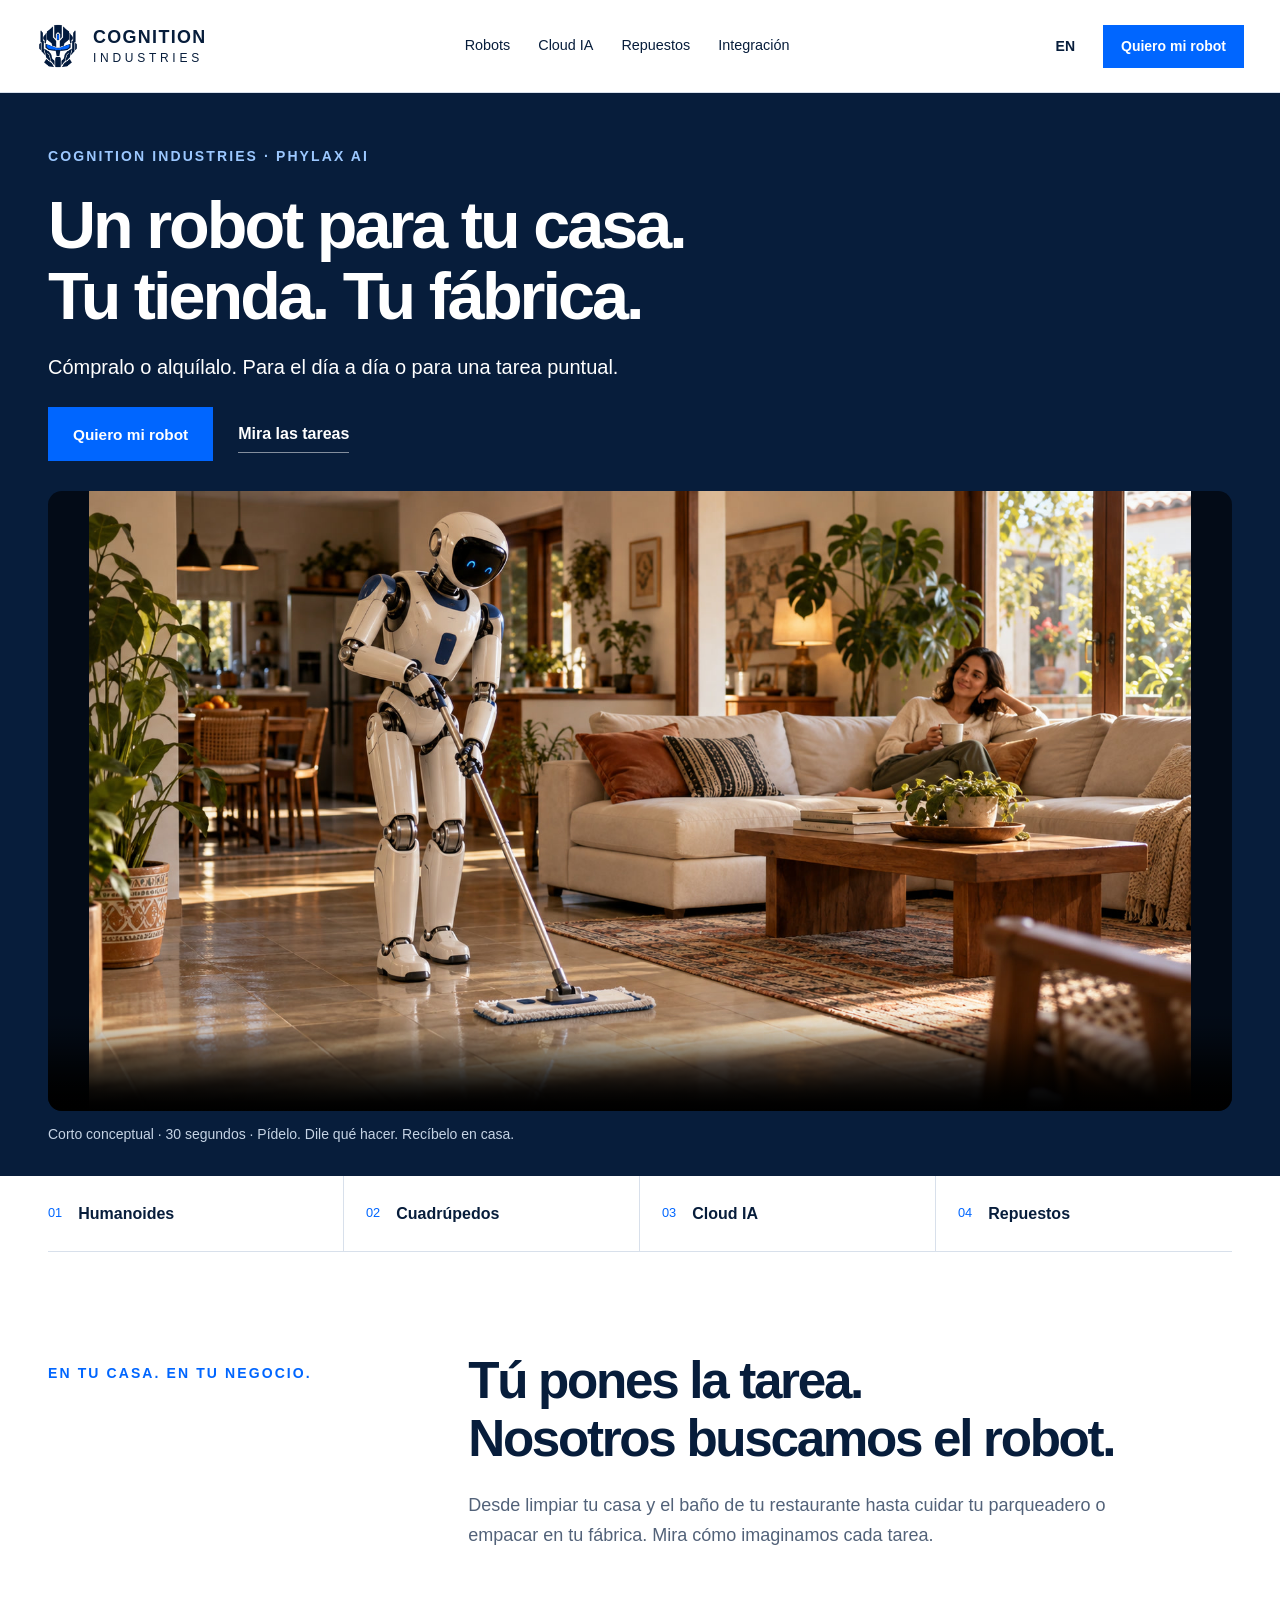
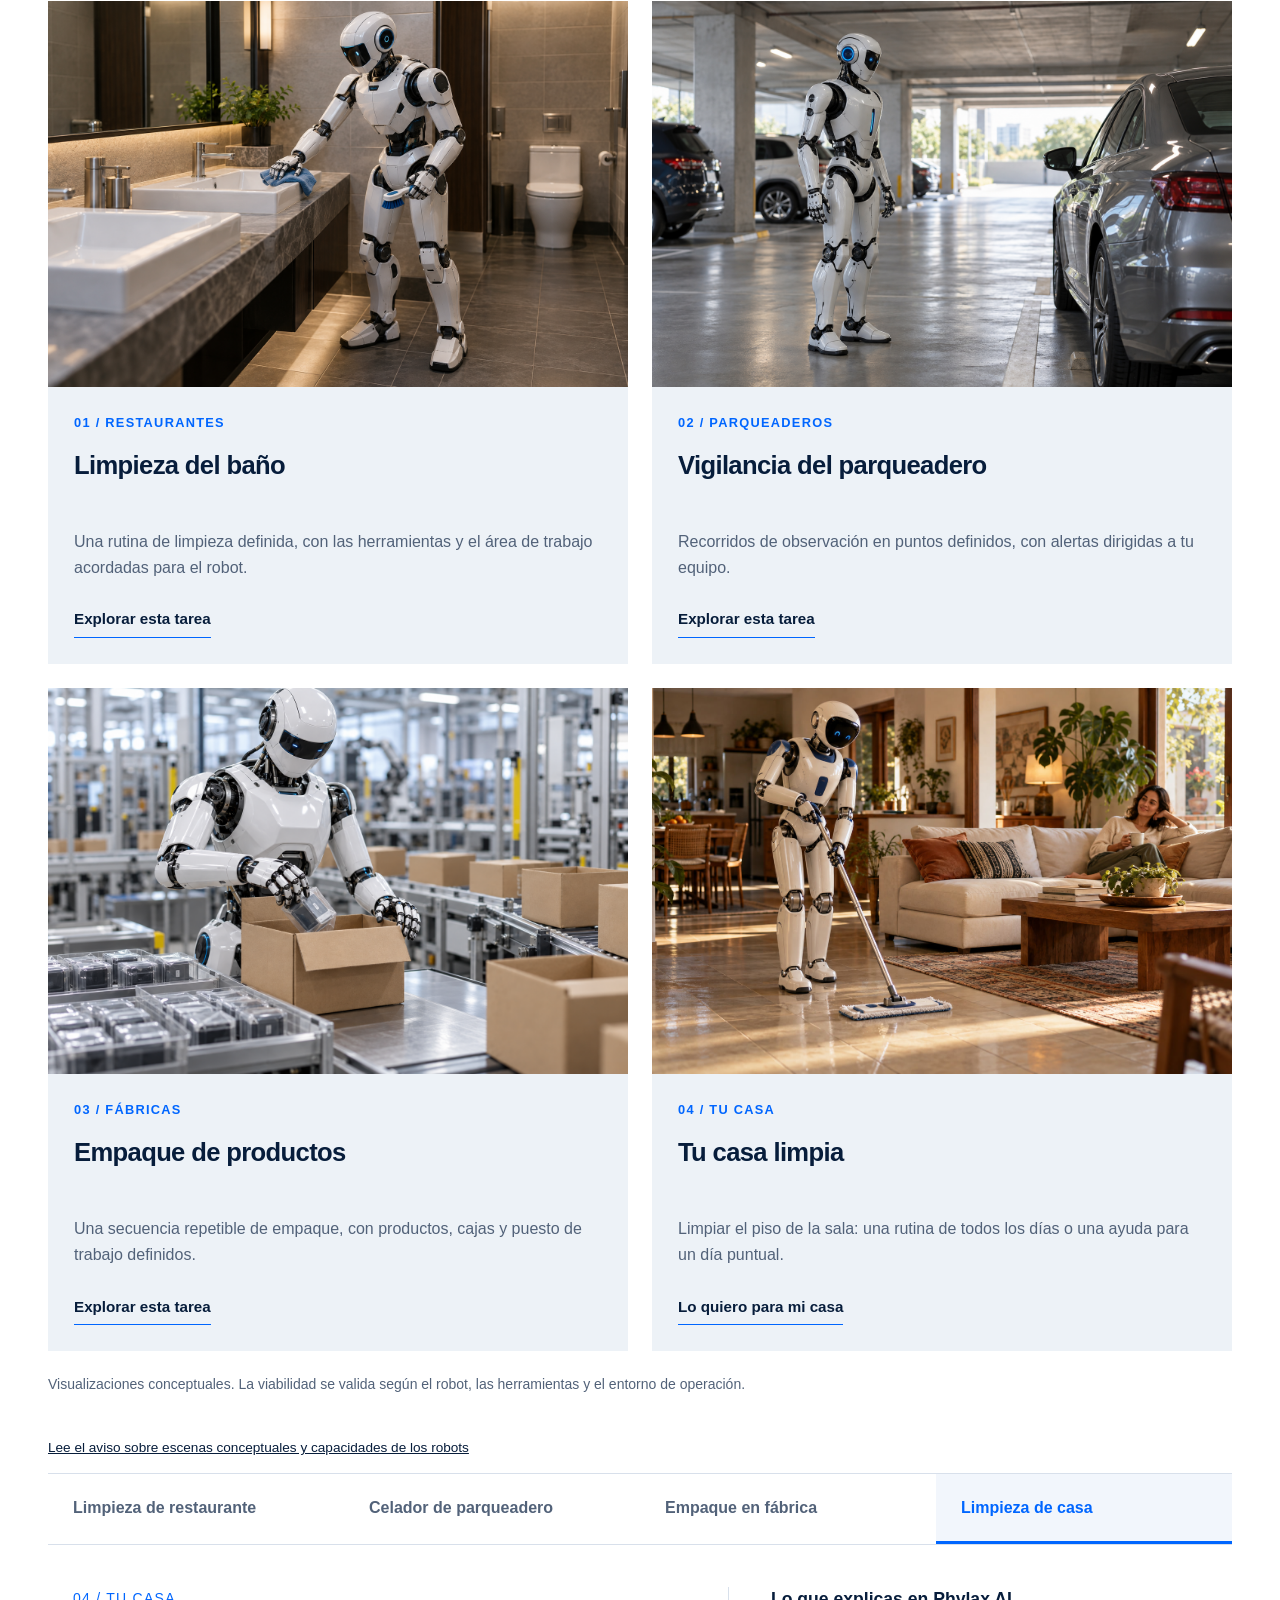
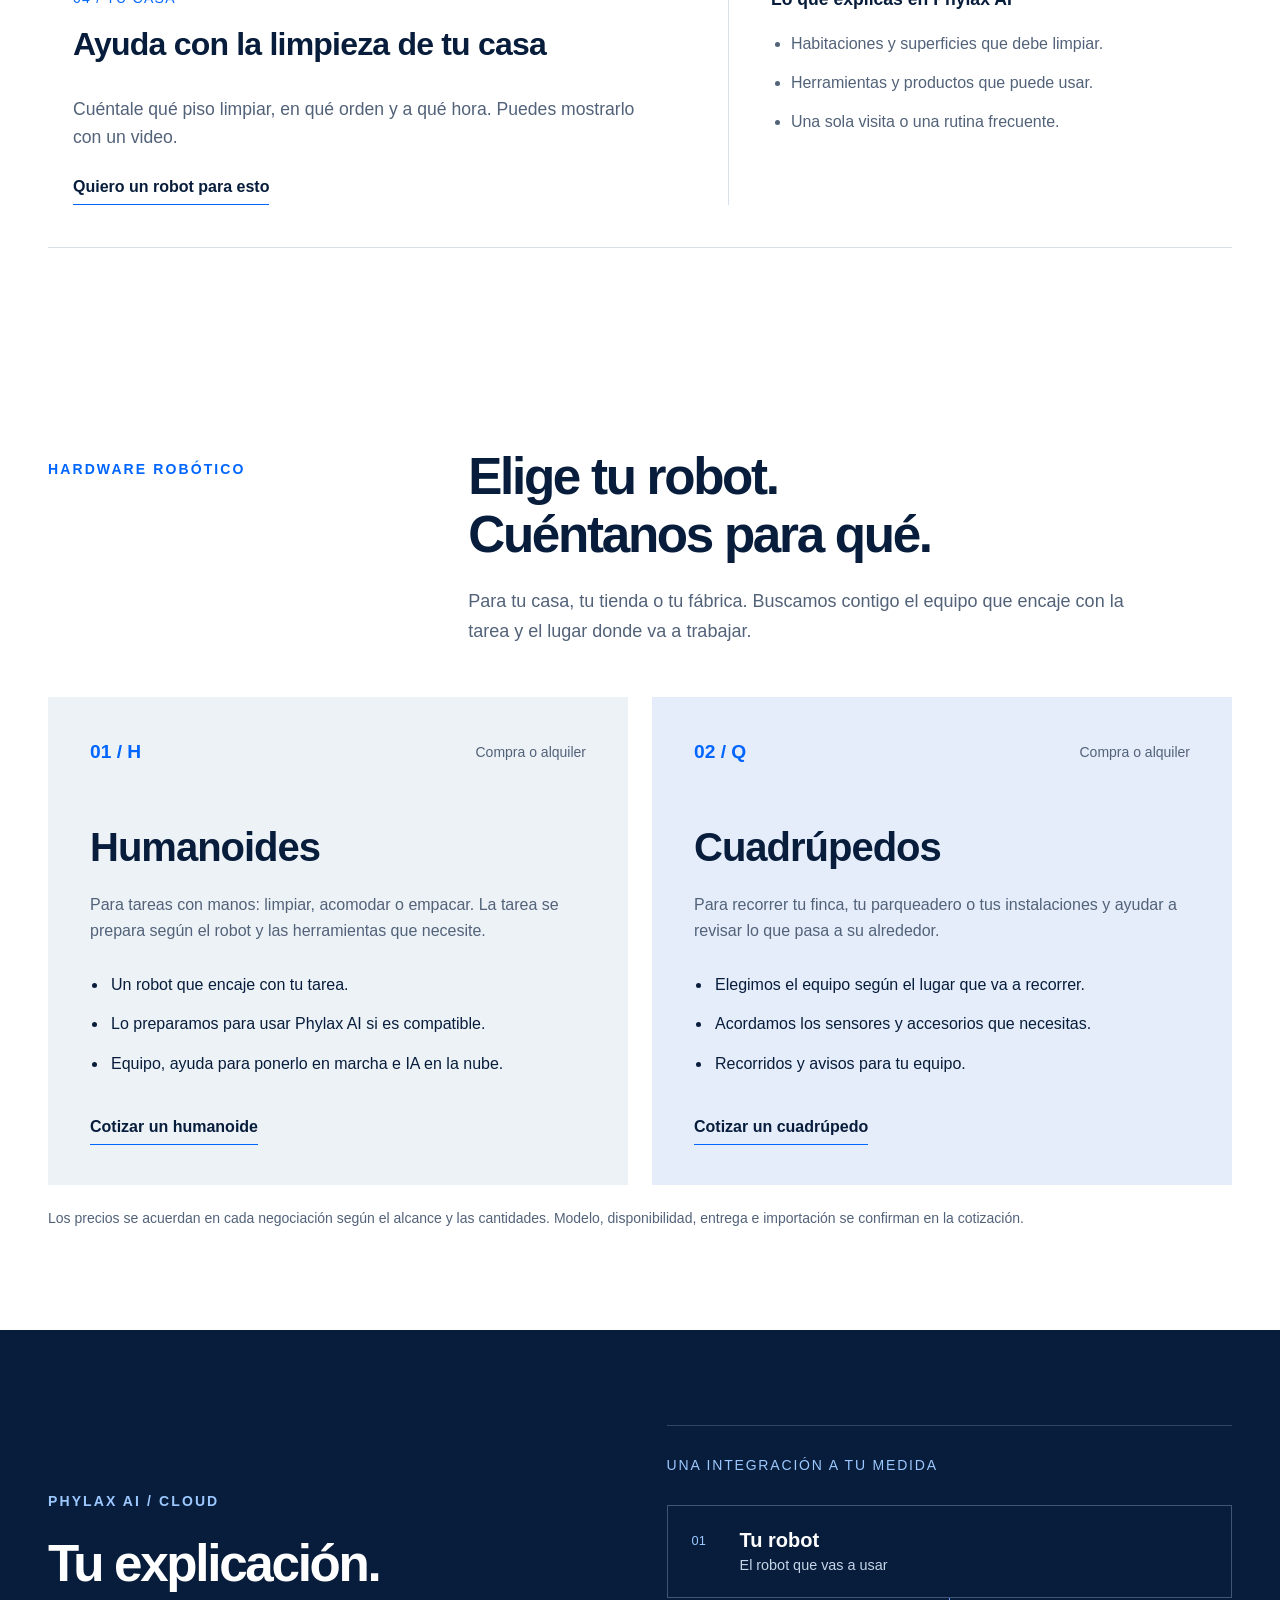
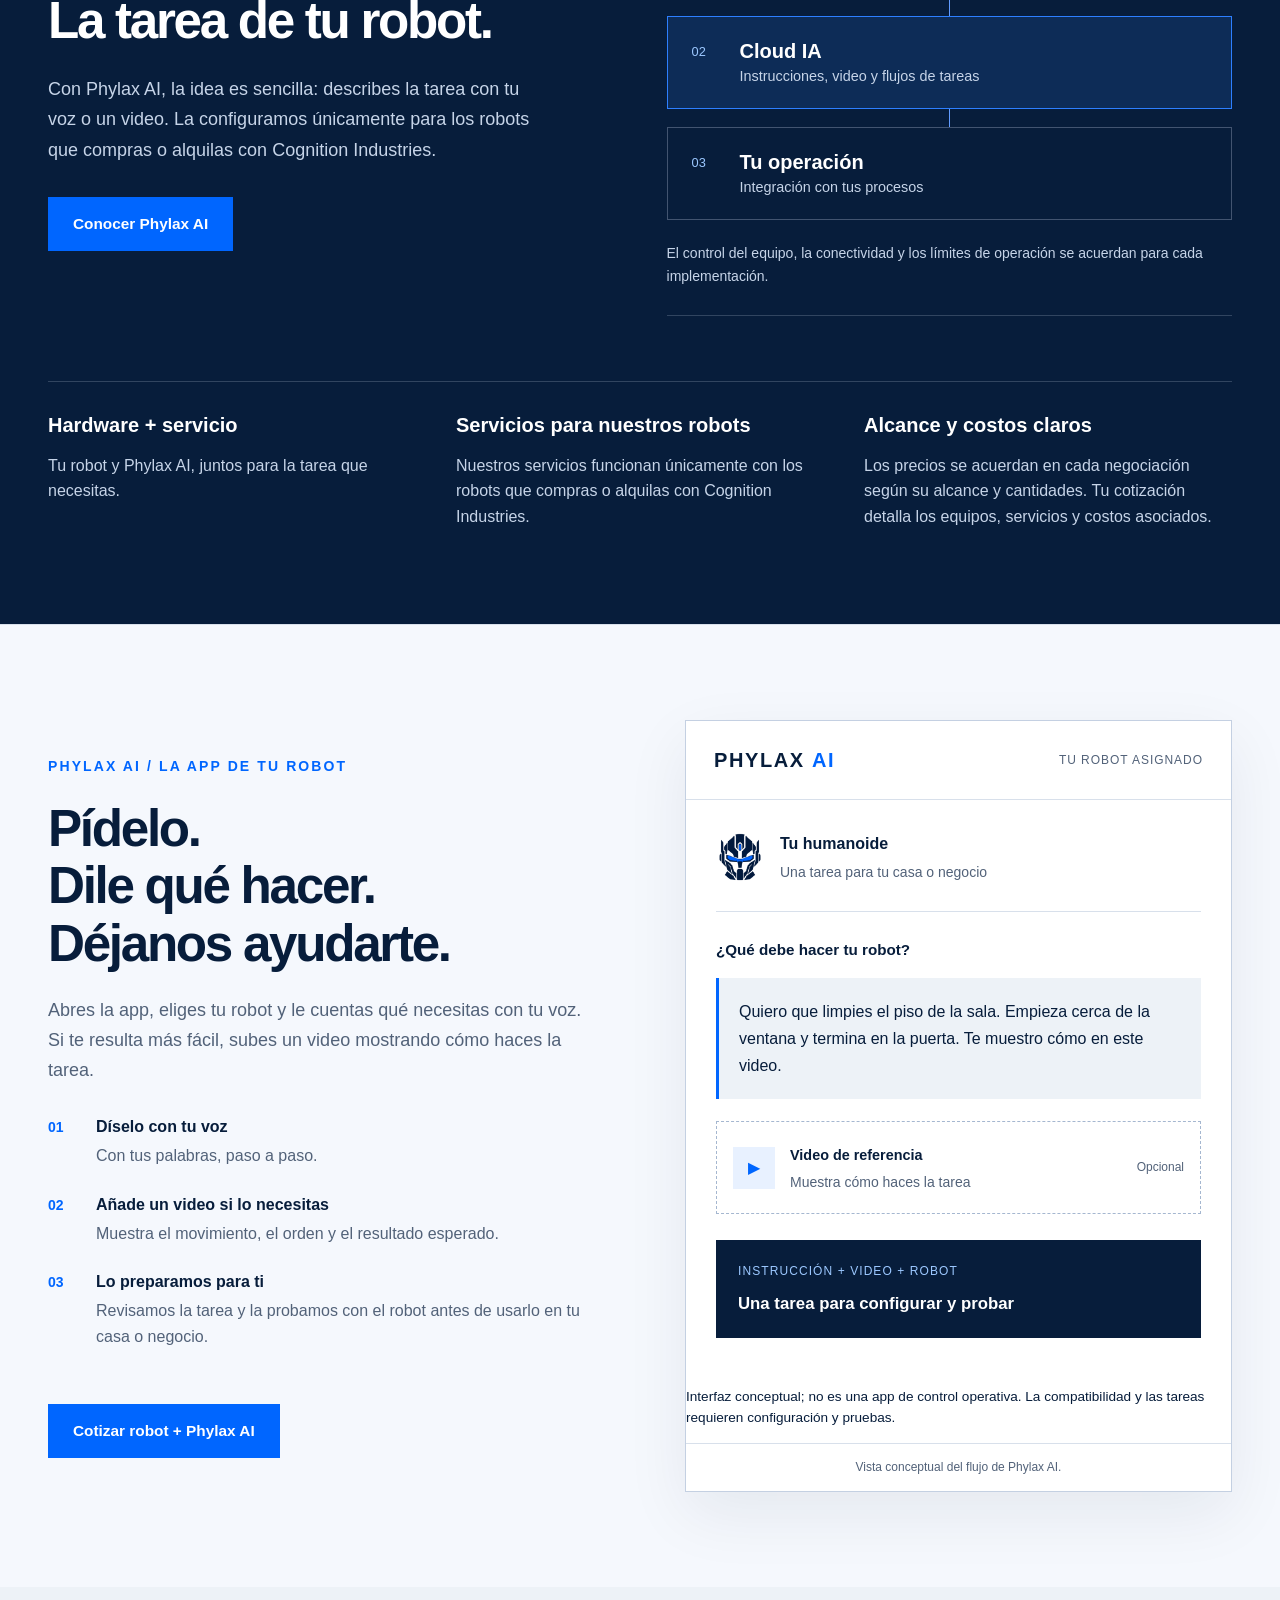
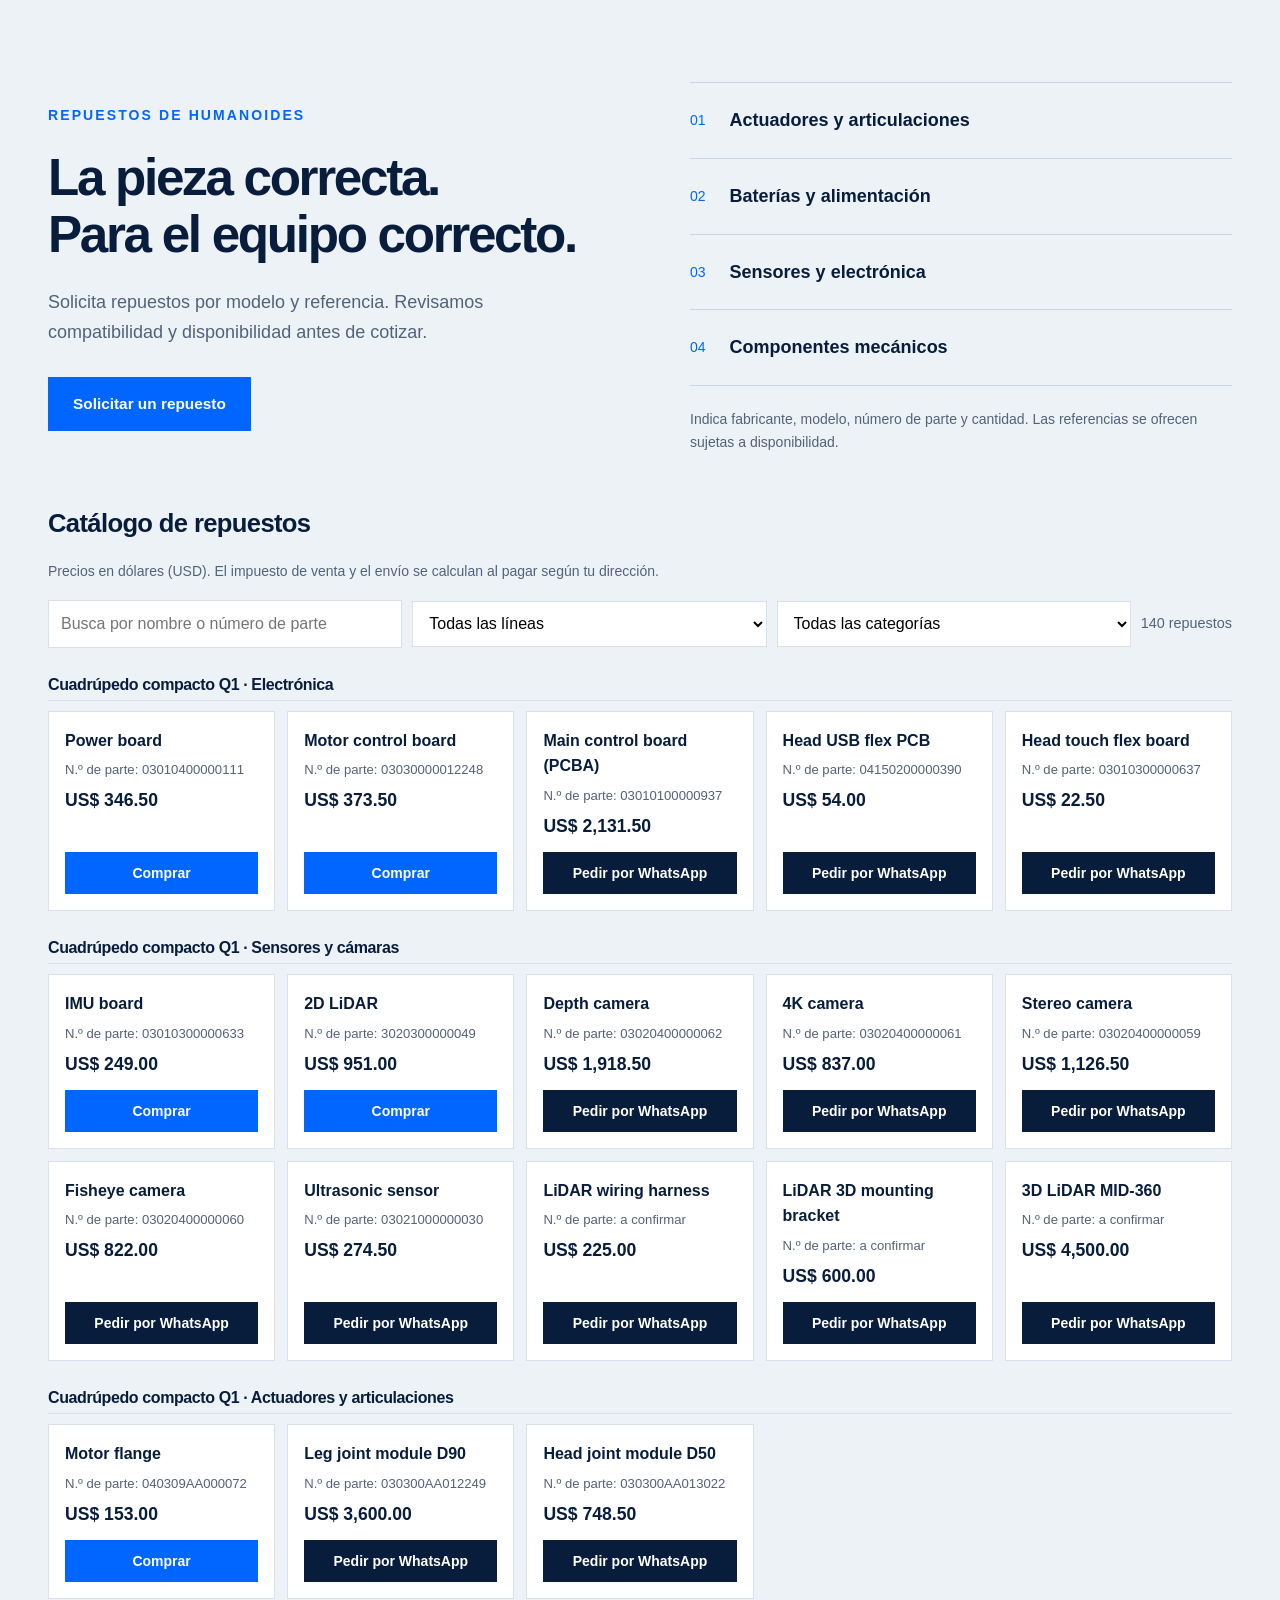
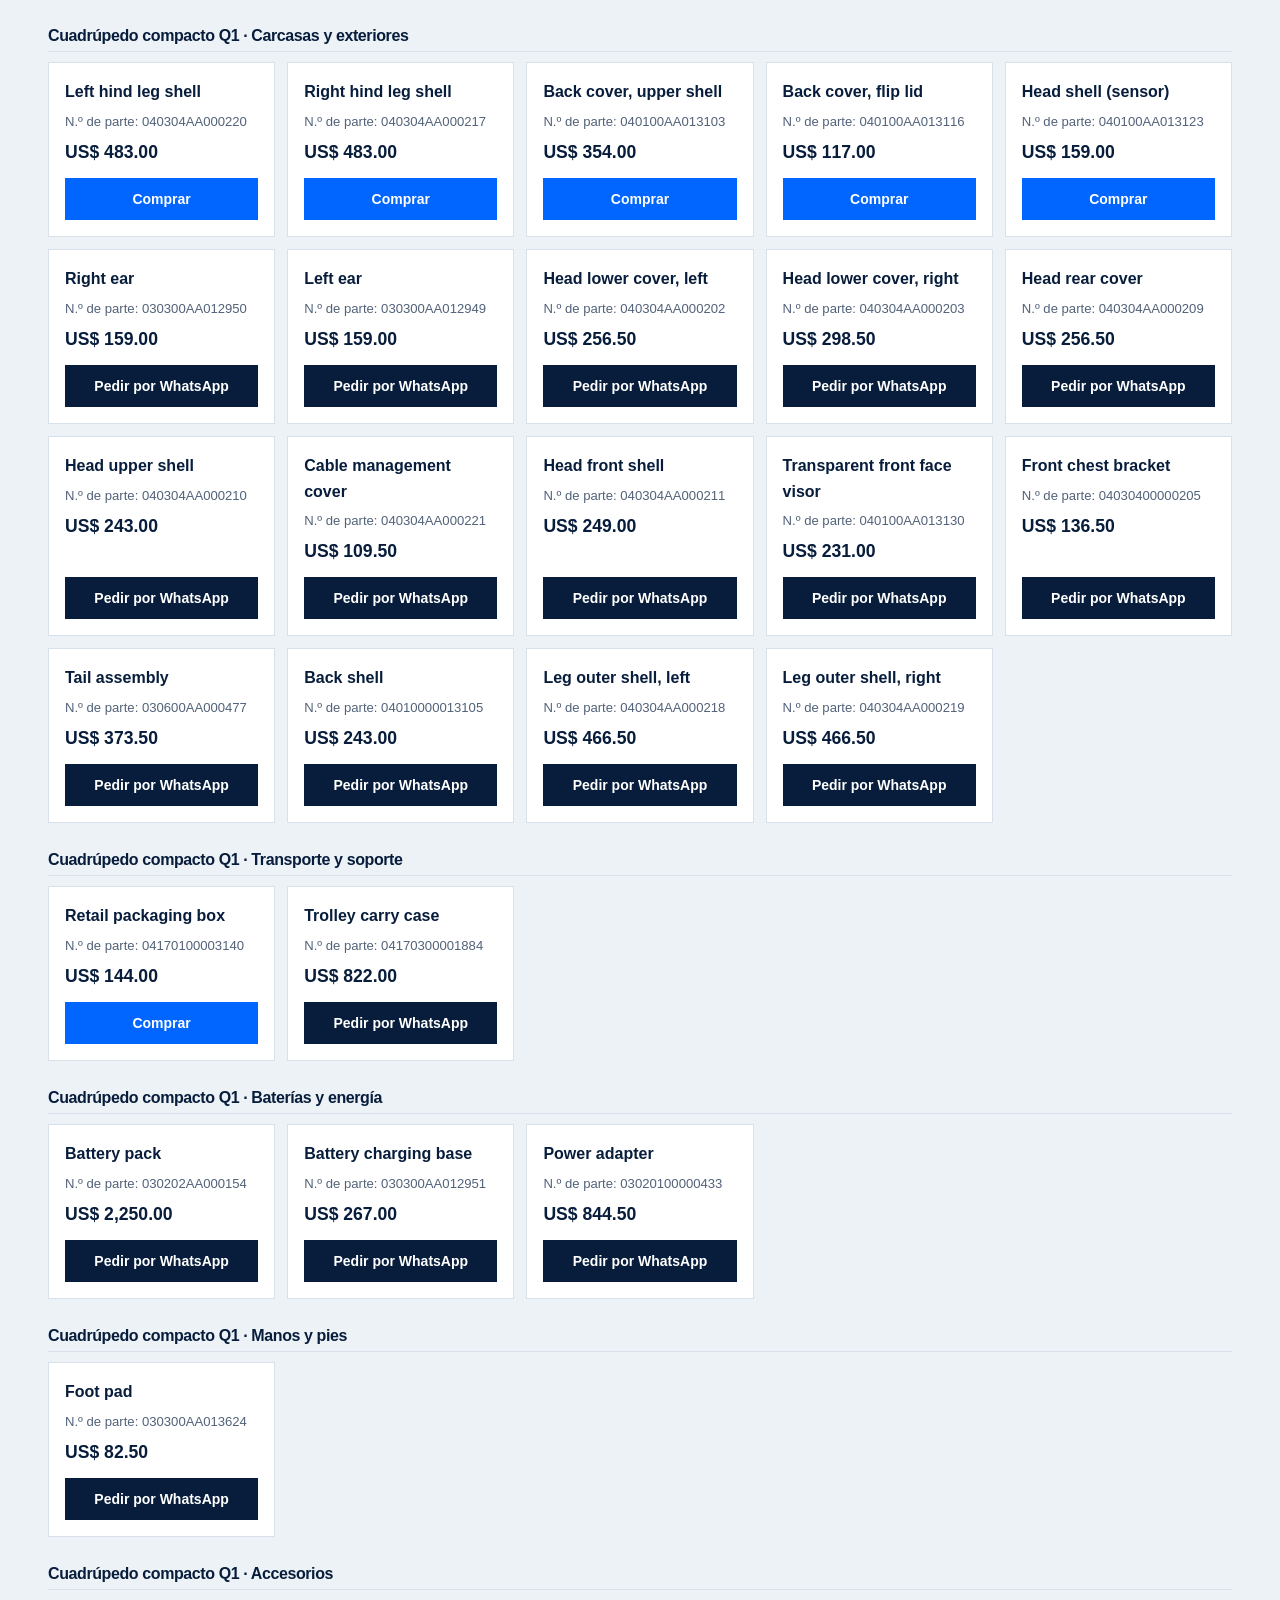
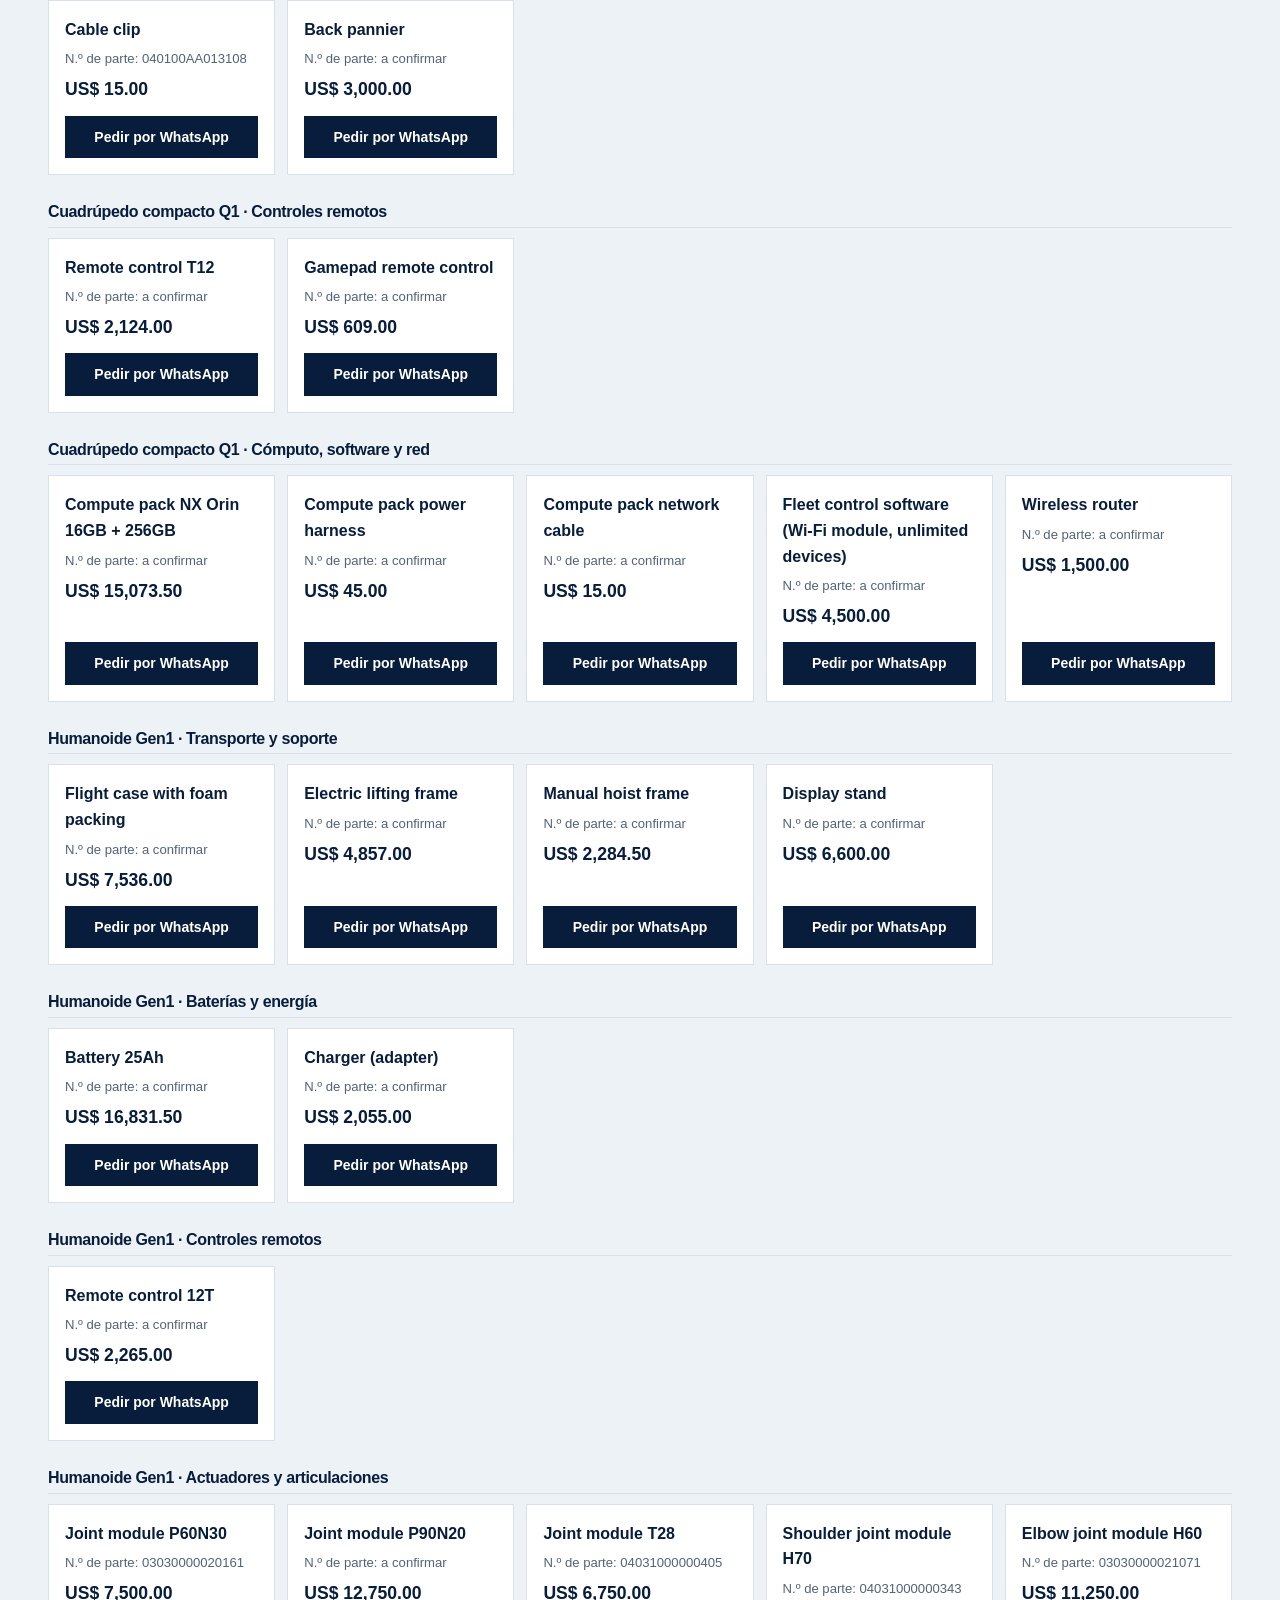
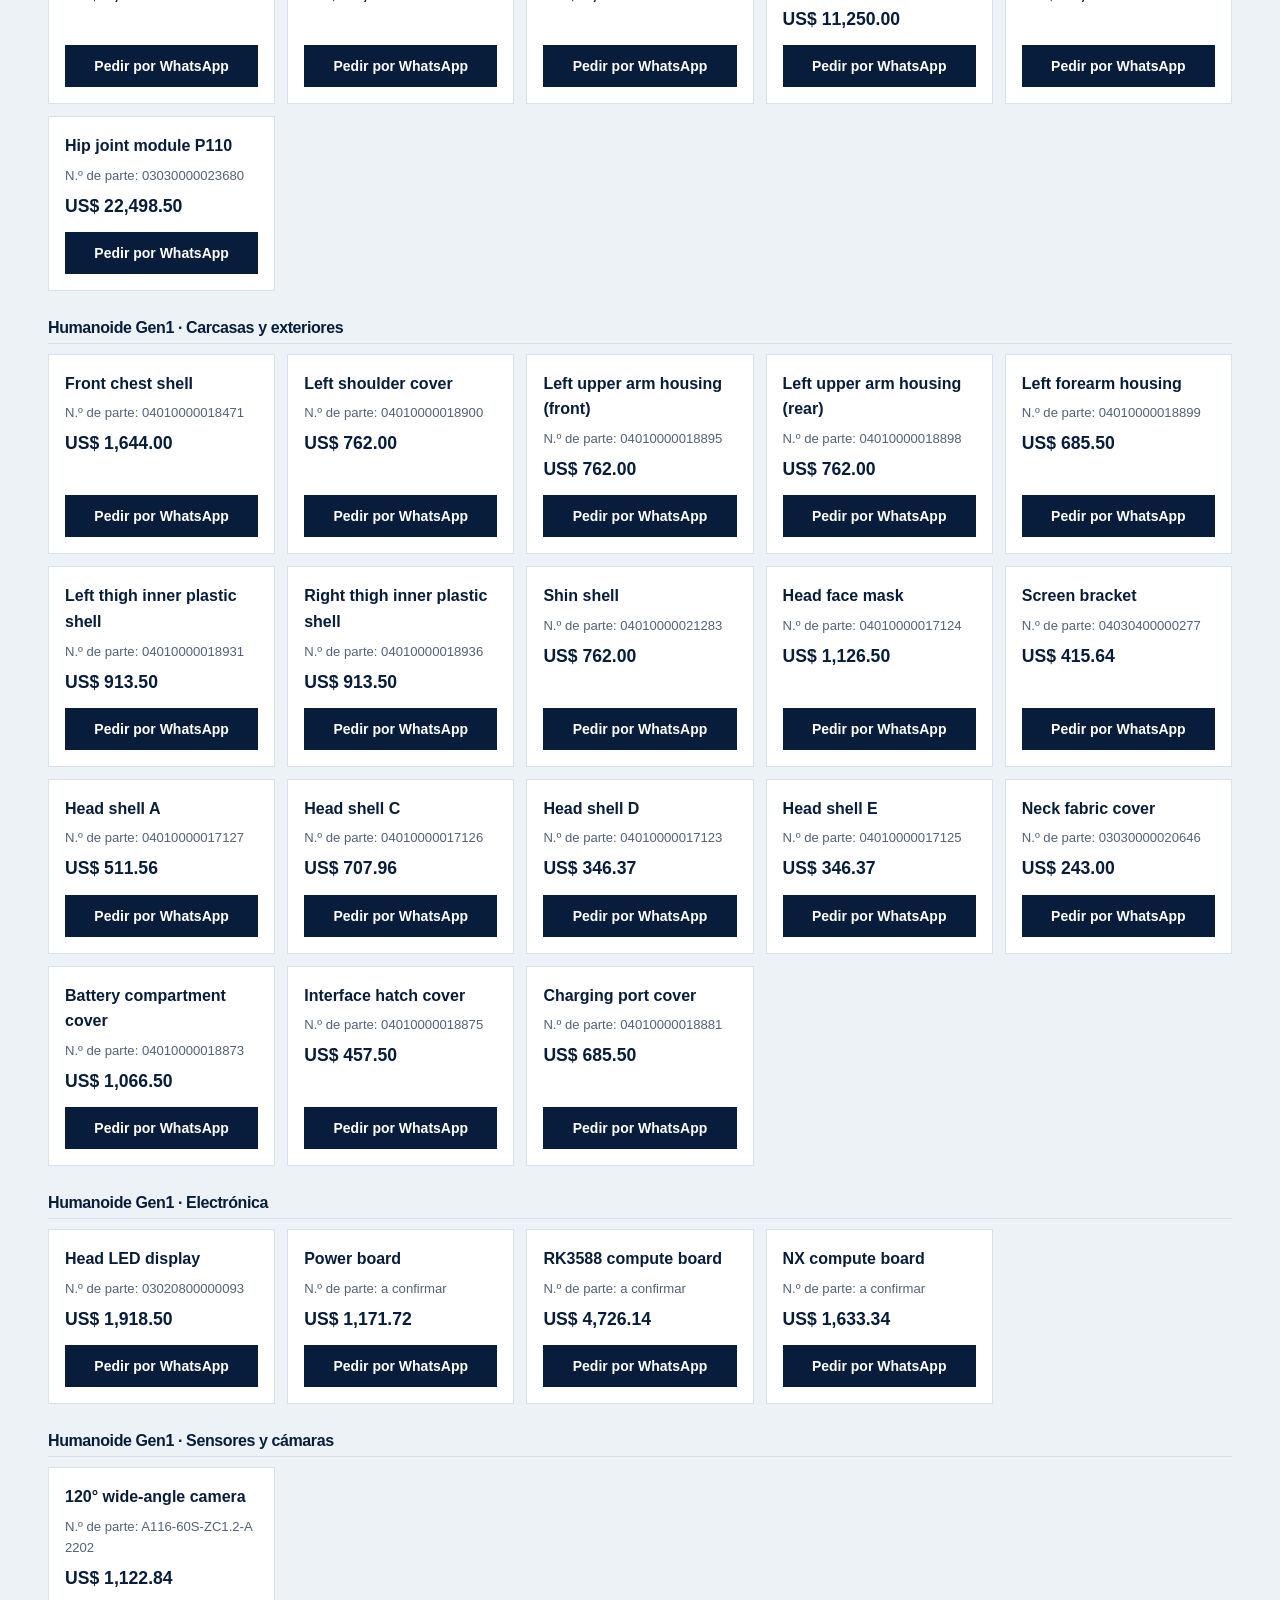
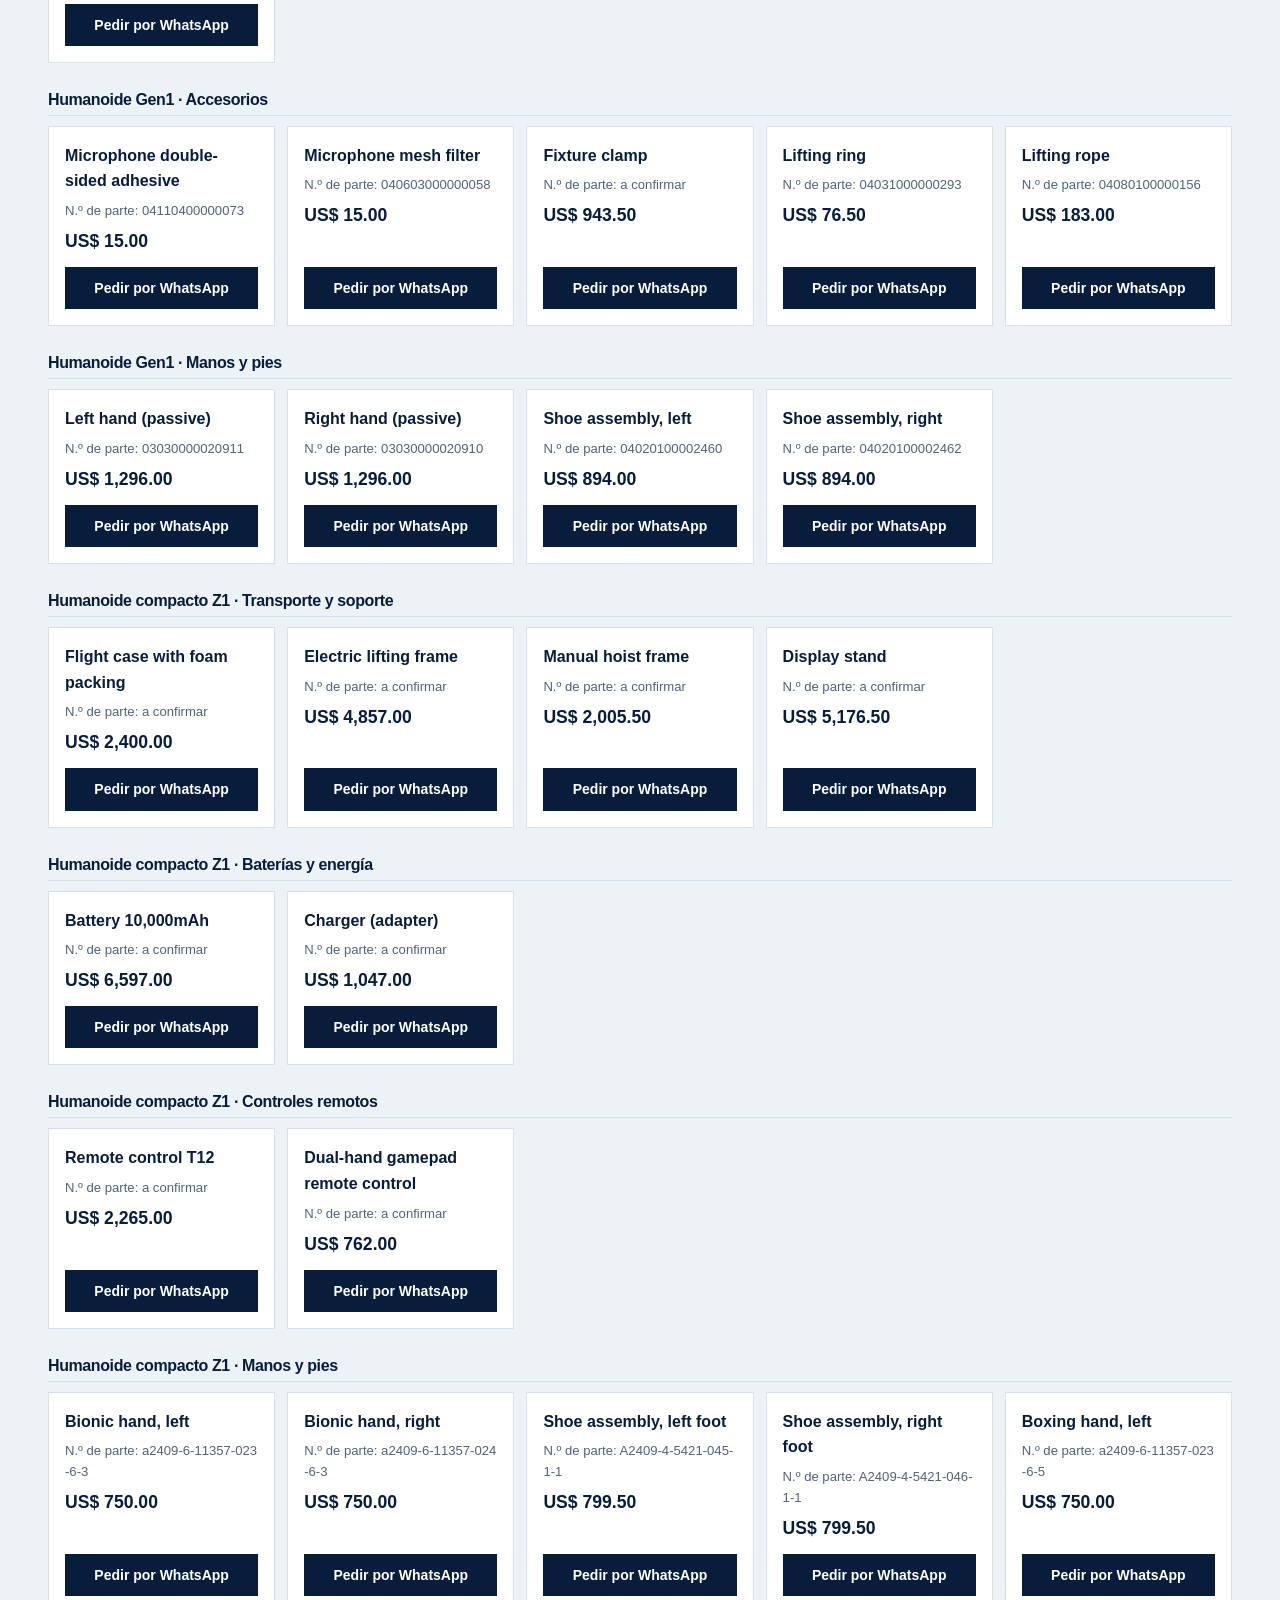
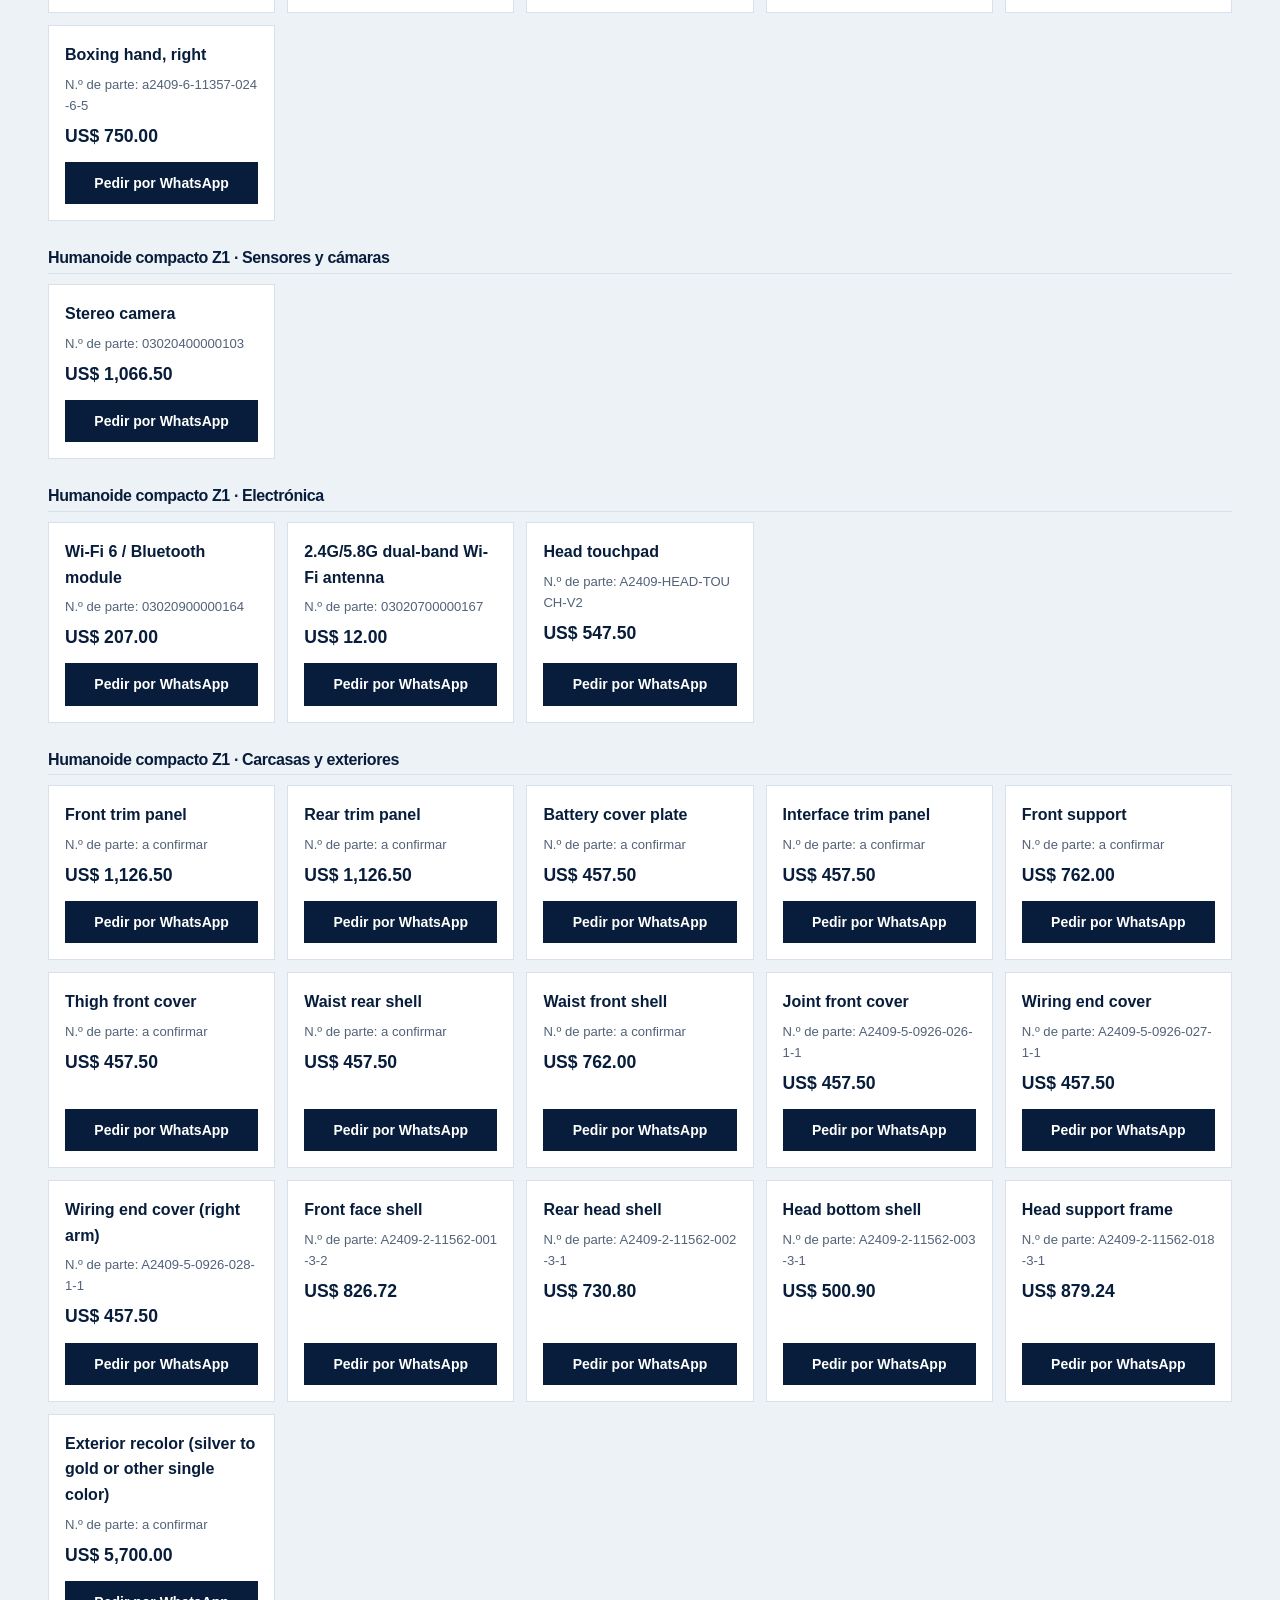
==== commit be51c206: "Publicar catálogo de repuestos con compra vía Stripe" ====
--- a/index.html
+++ b/index.html
@@ -1,6 +1,6 @@
 <!DOCTYPE html>
 
-<html lang="es"><head><meta charset="utf-8"/><meta content="width=device-width,initial-scale=1" name="viewport"/><title>Cognition Industries | Robótica y Cloud IA en Latinoamérica</title><meta content="Compra o alquila un robot para tu casa, tu tienda o tu fábrica. Humanoides, cuadrúpedos, Phylax AI y repuestos en Latinoamérica." name="description"/><meta content="#071D3B" name="theme-color"/><link href="simbolo-cognition.png" rel="icon" type="image/png"/><link href="styles.css" rel="stylesheet"/><link href="legal.css" rel="stylesheet"/><script defer="" src="app.js"></script></head><body>
+<html lang="es"><head><meta charset="utf-8"/><meta content="width=device-width,initial-scale=1" name="viewport"/><title>Cognition Industries | Robótica y Cloud IA en Latinoamérica</title><meta content="Compra o alquila un robot para tu casa, tu tienda o tu fábrica. Humanoides, cuadrúpedos, Phylax AI y repuestos en Latinoamérica." name="description"/><meta content="#071D3B" name="theme-color"/><link href="simbolo-cognition.png" rel="icon" type="image/png"/><link href="styles.css" rel="stylesheet"/><link href="legal.css" rel="stylesheet"/><script defer="" src="app.js"></script><script defer="" src="repuestos.js"></script></head><body>
 <a class="skip" data-en="Skip to content" href="#contenido">Ir al contenido</a>
 <header><div class="nav-shell"><a aria-label="Cognition Industries" class="brand" href="#inicio"><img alt="" height="50" src="simbolo-cognition.png" width="44"/><span>COGNITION<small>INDUSTRIES</small></span></a><button aria-controls="navigation" aria-expanded="false" data-en="Menu" id="menu">Menú</button><nav aria-label="Navegación principal" id="navigation"><a data-en="Robots" href="#robots">Robots</a><a data-en="AI Cloud" href="#cloud">Cloud IA</a><a data-en="Spare parts" href="#repuestos">Repuestos</a><a data-en="Integration" href="#integracion">Integración</a></nav><div class="nav-actions"><button aria-label="Switch to English" id="language">EN</button><a class="button small" data-en="Find my robot" href="#cotizar">Quiero mi robot</a></div></div></header>
 <main id="contenido">
@@ -19,7 +19,7 @@
 
 <section class="phylax-section" id="phylax-app"><div class="container phylax-grid"><div><p class="eyebrow" data-en="PHYLAX AI / YOUR ROBOT'S APP">PHYLAX AI / LA APP DE TU ROBOT</p><h2 data-en="Request it.&lt;br&gt;Tell it what to do.&lt;br&gt;Let us help.">Pídelo.<br/>Dile qué hacer.<br/>Déjanos ayudarte.</h2><p class="intro" data-en="Open the app, choose your robot and use your voice to say what you need. If it is easier, upload a video showing how you do the task.">Abres la app, eliges tu robot y le cuentas qué necesitas con tu voz. Si te resulta más fácil, subes un video mostrando cómo haces la tarea.</p><ol class="phylax-steps"><li><b data-en="Say it with your voice">Díselo con tu voz</b><span data-en="Use your own words, step by step.">Con tus palabras, paso a paso.</span></li><li><b data-en="Add a video if useful">Añade un video si lo necesitas</b><span data-en="Show the movement, order and expected result.">Muestra el movimiento, el orden y el resultado esperado.</span></li><li><b data-en="We set it up for you">Lo preparamos para ti</b><span data-en="We review and test the task with the robot before it works in your home or business.">Revisamos la tarea y la probamos con el robot antes de usarlo en tu casa o negocio.</span></li></ol><button class="button" data-en="Request robot + Phylax AI" data-solution="Hardware + Cloud IA">Cotizar robot + Phylax AI</button></div>
 <div class="app-concept"><div class="app-title"><span class="app-logotype">PHYLAX <b>AI</b></span><span class="app-subtitle" data-en="YOUR ASSIGNED ROBOT">TU ROBOT ASIGNADO</span></div><div class="app-body"><div class="app-robot-row"><img alt="" height="54" src="simbolo-cognition.png" width="48"/><div><b data-en="Your humanoid">Tu humanoide</b><p data-en="A task for your home or business">Una tarea para tu casa o negocio</p></div></div><p class="app-label" data-en="What should your robot do?">¿Qué debe hacer tu robot?</p><blockquote id="app-instruction">Limpia el lavamanos y las superficies del baño del restaurante. Sigue el orden que muestro en el video y trabaja dentro del área asignada.</blockquote><div class="video-reference"><span aria-hidden="true" class="video-play">▶</span><div><b data-en="Reference video">Video de referencia</b><p data-en="Show how you do the task">Muestra cómo haces la tarea</p></div><span class="video-optional" data-en="Optional">Opcional</span></div><div class="app-task"><span data-en="INSTRUCTION + VIDEO + ROBOT">INSTRUCCIÓN + VIDEO + ROBOT</span><strong data-en="A task ready to configure and test">Una tarea para configurar y probar</strong></div></div><p class="legal-nearby" data-en="Concept interface, not a live robot-control app. Compatibility and tasks require configuration and testing.">Interfaz conceptual; no es una app de control operativa. La compatibilidad y las tareas requieren configuración y pruebas.</p><p class="app-concept-caption" data-en="Concept view of the Phylax AI workflow.">Vista conceptual del flujo de Phylax AI.</p></div></div></section>
-<section class="parts-section" id="repuestos"><div class="container parts-grid"><div><p class="eyebrow" data-en="HUMANOID SPARE PARTS">REPUESTOS DE HUMANOIDES</p><h2 data-en="The right part.&lt;br&gt;For the right equipment.">La pieza correcta.<br/>Para el equipo correcto.</h2><p class="intro" data-en="Request parts by model and reference. We review compatibility and availability before quoting.">Solicita repuestos por modelo y referencia. Revisamos compatibilidad y disponibilidad antes de cotizar.</p><button class="button" data-en="Request a spare part" data-solution="Repuestos">Solicitar un repuesto</button></div><div class="parts-list"><div><span>01</span><strong data-en="Actuators and joints">Actuadores y articulaciones</strong></div><div><span>02</span><strong data-en="Batteries and power">Baterías y alimentación</strong></div><div><span>03</span><strong data-en="Sensors and electronics">Sensores y electrónica</strong></div><div><span>04</span><strong data-en="Mechanical components">Componentes mecánicos</strong></div><p class="note" data-en="Provide manufacturer, model, part number and quantity. References are offered subject to availability.">Indica fabricante, modelo, número de parte y cantidad. Las referencias se ofrecen sujetas a disponibilidad.</p></div></div></section>
+<section class="parts-section" id="repuestos"><div class="container parts-grid"><div><p class="eyebrow" data-en="HUMANOID SPARE PARTS">REPUESTOS DE HUMANOIDES</p><h2 data-en="The right part.&lt;br&gt;For the right equipment.">La pieza correcta.<br/>Para el equipo correcto.</h2><p class="intro" data-en="Request parts by model and reference. We review compatibility and availability before quoting.">Solicita repuestos por modelo y referencia. Revisamos compatibilidad y disponibilidad antes de cotizar.</p><button class="button" data-en="Request a spare part" data-solution="Repuestos">Solicitar un repuesto</button></div><div class="parts-list"><div><span>01</span><strong data-en="Actuators and joints">Actuadores y articulaciones</strong></div><div><span>02</span><strong data-en="Batteries and power">Baterías y alimentación</strong></div><div><span>03</span><strong data-en="Sensors and electronics">Sensores y electrónica</strong></div><div><span>04</span><strong data-en="Mechanical components">Componentes mecánicos</strong></div><p class="note" data-en="Provide manufacturer, model, part number and quantity. References are offered subject to availability.">Indica fabricante, modelo, número de parte y cantidad. Las referencias se ofrecen sujetas a disponibilidad.</p></div></div><div class="container rp" id="catalogo-repuestos"><h3 class="rp-title">Catálogo de repuestos</h3><p class="note">Precios en dólares (USD). El impuesto de venta y el envío se calculan al pagar según tu dirección.</p><div class="rp-filters"><input id="rp-q" type="search" placeholder="Busca por nombre o número de parte" aria-label="Buscar repuesto"/><select id="rp-line" aria-label="Línea de robot"></select><select id="rp-cat" aria-label="Categoría"></select><span id="rp-count" aria-live="polite"></span></div><div id="rp-list"></div></div></section>
 <section class="section container"><div class="section-head"><p class="eyebrow" data-en="HOW WE WORK">CÓMO TRABAJAMOS</p><h2 data-en="From “I need help”&lt;br&gt;to “let’s do it”.">De “necesito ayuda”<br/>a “vamos a hacerlo”.</h2></div><ol class="steps"><li><span>01</span><h3 data-en="Tell us">Cuéntanos</h3><p data-en="What do you want it to do in your home, store or factory?">¿Qué quieres que haga en tu casa, tu tienda o tu fábrica?</p></li><li><span>02</span><h3 data-en="Choose how to get it">Elige cómo tenerlo</h3><p data-en="Buy or rent. Every day or only when needed.">Compra o alquiler. Todos los días o solo cuando lo necesites.</p></li><li><span>03</span><h3 data-en="We prepare it">Lo preparamos</h3><p data-en="We agree on the equipment, task, price and terms.">Acordamos el equipo, la tarea, el precio y las condiciones.</p></li><li><span>04</span><h3 data-en="Receive it">Lo recibes</h3><p data-en="We coordinate delivery and setup for the agreed task.">Coordinamos el envío y la puesta en marcha para la tarea acordada.</p></li></ol></section>
 <section class="quote-section" id="cotizar"><div class="container quote-grid"><div><p class="eyebrow light" data-en="LET'S START WITH YOUR TASK">EMPECEMOS CON TU TAREA</p><h2 data-en="What should&lt;br&gt;your robot&lt;br&gt;do?">¿Qué quieres<br/>que haga<br/>tu robot?</h2><p data-en="Tell us what you need. We prepare your request to continue on WhatsApp.">Cuéntanos qué necesitas. Preparamos tu solicitud para conversar por WhatsApp.</p><a class="phone" href="https://wa.me/17543006570" rel="noopener noreferrer" target="_blank">+1 754 300 6570</a></div><form id="quote-form"><div class="form-grid"><div class="field"><label data-en="Your name" for="name">Tu nombre</label><input autocomplete="name" id="name" maxlength="100" name="name" required=""/></div><div class="field"><label data-en="Your store or company (optional)" for="company">Tu tienda o empresa (opcional)</label><input autocomplete="organization" id="company" maxlength="120" name="company"/></div><div class="field"><label data-en="Which country do you need it in?" for="country">¿En qué país lo necesitas?</label><select id="country" name="country" required=""><option data-en="Select a country" value="">Selecciona un país</option><option data-en="Colombia" value="Colombia">Colombia</option><option>México</option><option>Chile</option><option>Perú</option><option>Argentina</option><option>Brasil</option><option>Ecuador</option><option>Venezuela</option><option>Panamá</option><option>Costa Rica</option><option>Uruguay</option><option>República Dominicana</option><option data-en="Another Latin American country" value="Otro">Otro país de Latinoamérica</option></select></div><div class="field"><label data-en="What do you need?" for="solution">¿Qué necesitas?</label><select id="solution" name="solution" required=""><option data-en="Select a solution" value="">Selecciona una solución</option><option data-en="Humanoid" value="Humanoide">Humanoide</option><option data-en="Quadruped" value="Cuadrúpedo">Cuadrúpedo</option><option data-en="AI Cloud" value="Cloud IA">Cloud IA</option><option data-en="Humanoid spare parts" value="Repuestos">Repuestos de humanoides</option><option data-en="Robot + AI Cloud" value="Hardware + Cloud IA">Robot + Cloud IA</option></select></div><div class="field"><label data-en="Buy or rent?" for="mode">¿Comprar o alquilar?</label><select id="mode" name="mode" required=""><option data-en="Choose an option" value="">Elige una opción</option><option data-en="Buy" value="Comprar">Comprar</option><option data-en="Rent" value="Alquilar">Alquilar</option><option data-en="Help me choose" value="Quiero orientación">Quiero orientación</option></select></div><div class="field"><label data-en="How often?" for="frequency">¿Para cuánto tiempo?</label><select id="frequency" name="frequency" required=""><option data-en="Choose an option" value="">Elige una opción</option><option data-en="Ongoing work" value="Tarea permanente">Tarea permanente</option><option data-en="One-off task" value="Tarea puntual">Tarea puntual</option><option data-en="Still deciding" value="Por definir">Por definir</option></select></div><div class="field full"><label data-en="Describe your task or the part you need" for="task">Describe tu tarea o el repuesto que buscas</label><textarea data-placeholder-en="Example: I want to rent a robot to clean my home floor once a week." id="task" maxlength="1200" minlength="10" name="task" placeholder="Ejemplo: quiero alquilar un robot para limpiar el piso de mi casa una vez por semana." required="" rows="4"></textarea></div></div><p class="legal-form-notice" data-en="Your request is prepared in your browser. Opening WhatsApp transfers the prefilled text to that service; you choose whether to send it. This page does not store the form in a database.">Tu solicitud se prepara en tu navegador. Al abrir WhatsApp, el texto prellenado se transmite a ese servicio; tú decides si lo envías. Esta página no guarda el formulario en una base de datos.</p><p class="legal-form-notice"><a href="privacidad.html" data-legal-link data-en="Read the privacy policy">Lee la política de privacidad</a> · <a href="terminos.html" data-legal-link data-en="Website terms">Términos del sitio</a></p><button class="button submit" data-en="Prepare WhatsApp request" type="submit">Preparar solicitud por WhatsApp</button><p aria-live="polite" id="form-status" role="status"></p><a data-en="Open WhatsApp and send my request" hidden="" id="message-link" rel="noopener noreferrer" target="_blank">Abrir WhatsApp y enviar mi solicitud</a><noscript><p>Para cotizar, <a href="https://wa.me/17543006570">escríbenos por WhatsApp</a>.</p></noscript></form></div></section>
 <section class="section container faq"><div><p class="eyebrow" data-en="BEFORE REQUESTING A QUOTE">ANTES DE COTIZAR</p><h2 data-en="Frequently asked&lt;br&gt;questions.">Preguntas<br/>frecuentes.</h2></div><div><details><summary data-en="Can I rent it for a one-off task?">¿Puedo alquilarlo para una tarea puntual?</summary><p data-en="Tell us the task, location and how long you need it. We confirm available equipment, rental terms and price with you before booking.">Sí, puedes consultar por alquiler para una tarea puntual o para una rutina permanente. Cuéntanos qué necesitas y por cuánto tiempo; te confirmamos disponibilidad, precio y condiciones antes de reservar.</p></details><details><summary data-en="Can I buy just the robot?">¿Puedo comprar solo el robot?</summary><p data-en="Yes. You can request a hardware proposal or one that includes integration and AI Cloud. Scope is defined around your needs.">Sí. Puedes solicitar una propuesta de hardware o una propuesta que incluya integración y Cloud IA. El alcance se define según tu necesidad.</p></details><details><summary data-en="Does AI Cloud work with every robot?">¿El servicio Cloud IA funciona con cualquier robot?</summary><p data-en="No. Our services, including Phylax AI and AI Cloud, work only with robots that Cognition Industries sells or rents to you. Tasks are defined and validated for the equipment supplied.">No. Nuestros servicios, incluidos Phylax AI y Cloud IA, funcionan únicamente con los robots que Cognition Industries te vende o alquila. Las tareas se definen y validan para el equipo suministrado.</p></details><details><summary data-en="How is pricing defined?">¿Cómo se define el precio?</summary><p data-en="Prices are set individually for each negotiation based on the agreed scope and quantities of equipment, spare parts and services. Your written quotation details prices, currency, taxes and associated costs before you accept.">Los precios se fijan para cada negociación según el alcance acordado y las cantidades de equipos, repuestos y servicios. Tu cotización escrita detalla precios, moneda, impuestos y costos asociados antes de que aceptes.</p></details><details><summary data-en="What do I need to request spare parts?">¿Qué necesito para solicitar repuestos?</summary><p data-en="Manufacturer, humanoid model, part reference, quantity and delivery country. If you do not know the reference, describe the component and share its details on WhatsApp.">Fabricante, modelo del humanoide, referencia de la pieza, cantidad y país de entrega. Si no conoces la referencia, descríbenos el componente y comparte sus datos por WhatsApp.</p></details></div></section>
--- a/styles.css
+++ b/styles.css
@@ -7,3 +7,4 @@
 @media(max-width:1000px){.industry-scenes{gap:16px}.scene-copy{padding:21px}.scene-copy h3{font-size:1.35rem}.phylax-grid{gap:45px}.app-title{padding:20px}.app-body{padding:24px}.app-subtitle{max-width:110px;text-align:right}}
 @media(max-width:760px){.industry-scenes{grid-template-columns:1fr;gap:26px}.industry-scenes img{aspect-ratio:16/10;max-height:420px}.scene-copy{padding:25px}.scene-copy h3{min-height:0;font-size:1.8rem}.phylax-grid{grid-template-columns:1fr;gap:40px}.phylax-section{padding-block:65px}.app-subtitle{max-width:none}.scene-disclosure{margin-bottom:32px}.corporate-address{flex-direction:column;gap:10px}.video-reference{gap:11px}.video-optional{font-size:.75rem}}
 .film-hero{background:#071d3b;color:white;padding:52px 0 30px}.film-heading h1{font-size:clamp(2.3rem,5.2vw,4.7rem);line-height:1.06;letter-spacing:-.045em;margin:16px 0 20px}.film-heading>p:not(.eyebrow){font-size:1.25rem;max-width:650px}.film-heading .hero-actions{margin:24px 0 30px}.film-player video{display:block;width:100%;max-height:620px;aspect-ratio:16/9;object-fit:contain;background:#030b17;border-radius:14px}.film-caption{font-size:.875rem;color:#c5d3e4;margin:12px 0 0}.industry-scenes{grid-template-columns:repeat(2,minmax(0,1fr))}.industry-scenes img{aspect-ratio:3/2;object-fit:cover}.case-tabs{flex-wrap:wrap}.film-heading .text-link{color:white}.film-heading .hero-actions{display:flex;flex-wrap:wrap;align-items:center;gap:25px}@media(max-width:760px){.industry-scenes{grid-template-columns:1fr}.film-hero{padding-top:30px}.film-player video{border-radius:7px}.film-heading h1{font-size:2.6rem}}
+.rp{margin-top:56px}.rp-title{font-size:1.6rem;margin:0 0 6px;color:var(--navy)}.rp-filters{display:flex;flex-wrap:wrap;gap:10px;align-items:center;margin:18px 0}.rp-filters input,.rp-filters select{min-height:46px;padding:10px 12px;border:1px solid var(--line);background:#fff;font:inherit;flex:1 1 200px}#rp-count{color:var(--muted);font-size:.9rem}.rp-group{margin:28px 0 10px;font-size:1rem;color:var(--navy);border-bottom:1px solid var(--line);padding-bottom:6px}.rp-grid{display:grid;grid-template-columns:repeat(auto-fill,minmax(220px,1fr));gap:12px}.rp-card{display:flex;flex-direction:column;gap:6px;background:#fff;border:1px solid var(--line);padding:16px}.rp-pn{font-size:.82rem;color:var(--muted);word-break:break-all}.rp-price{font-weight:700;font-size:1.1rem;color:var(--navy);margin-bottom:6px}.rp-card .button{margin-top:auto;min-height:42px}.rp-alt{background:var(--navy);border-color:var(--navy)}
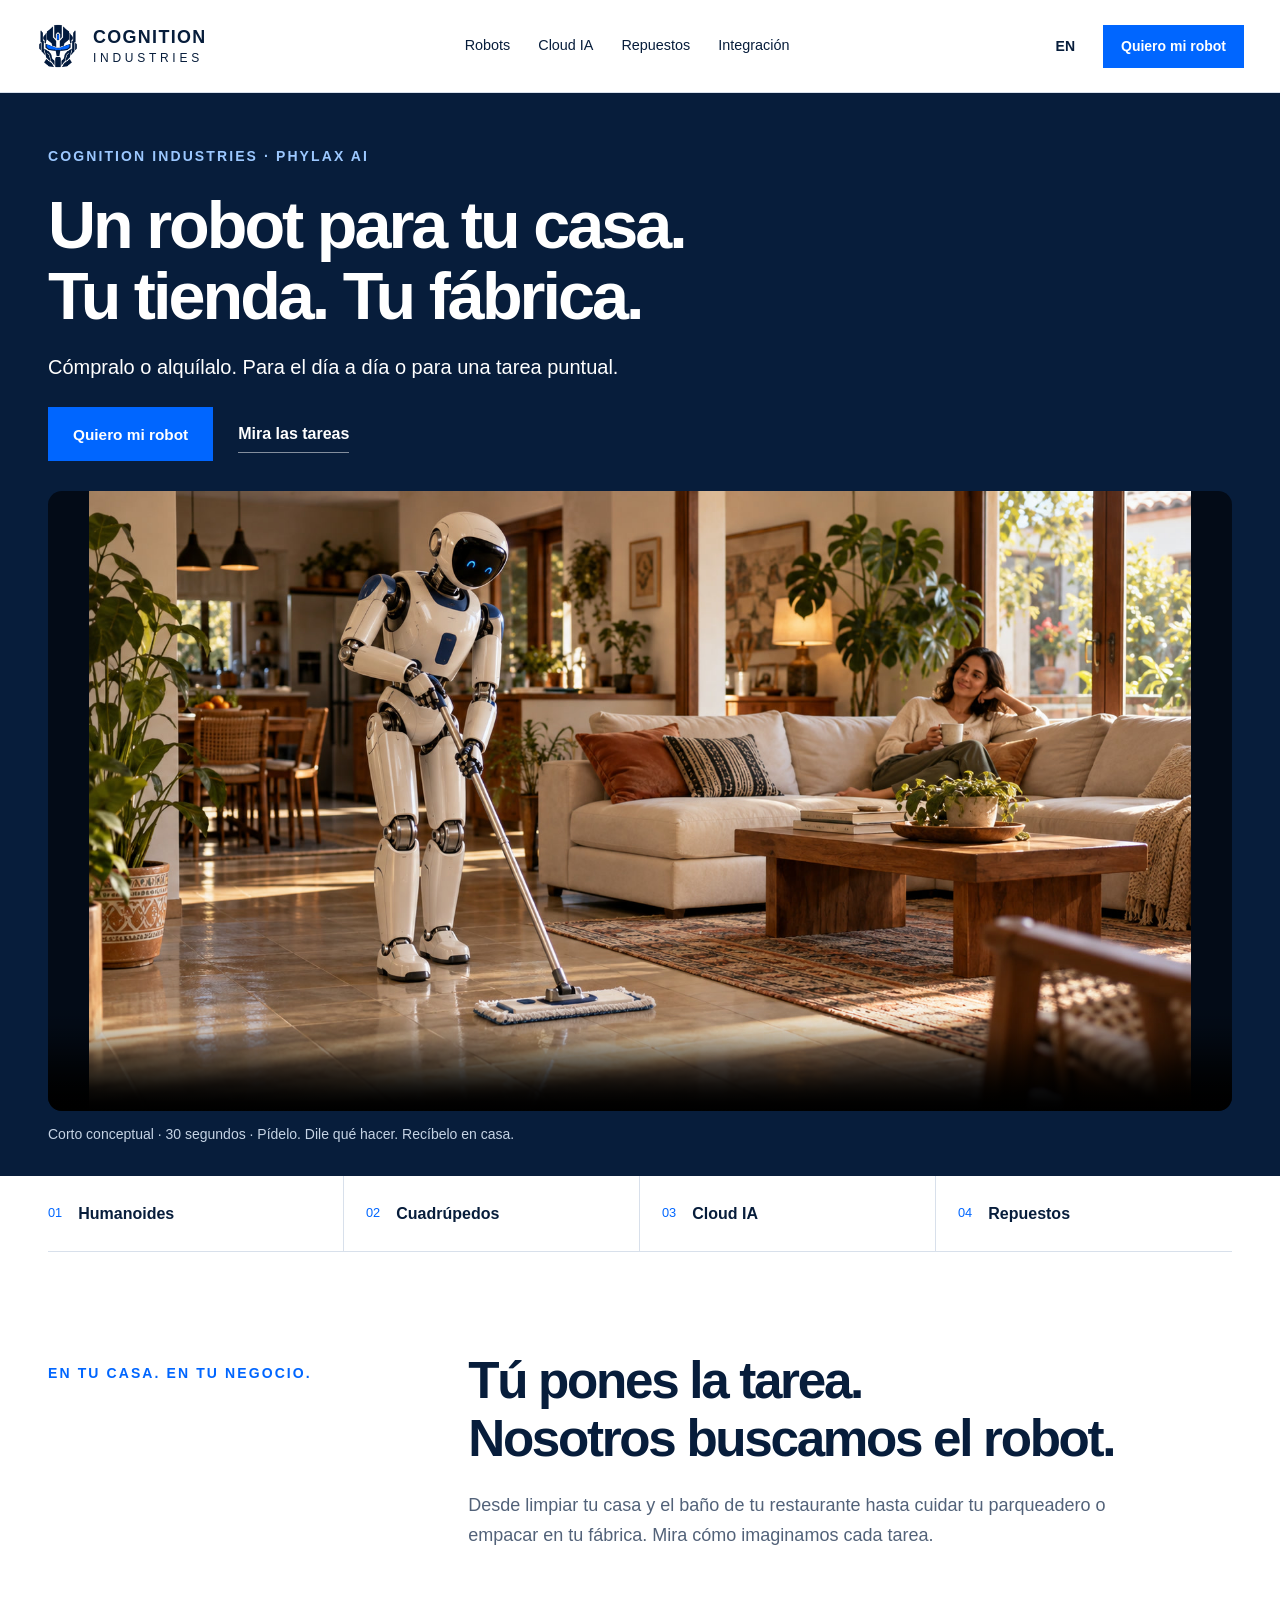
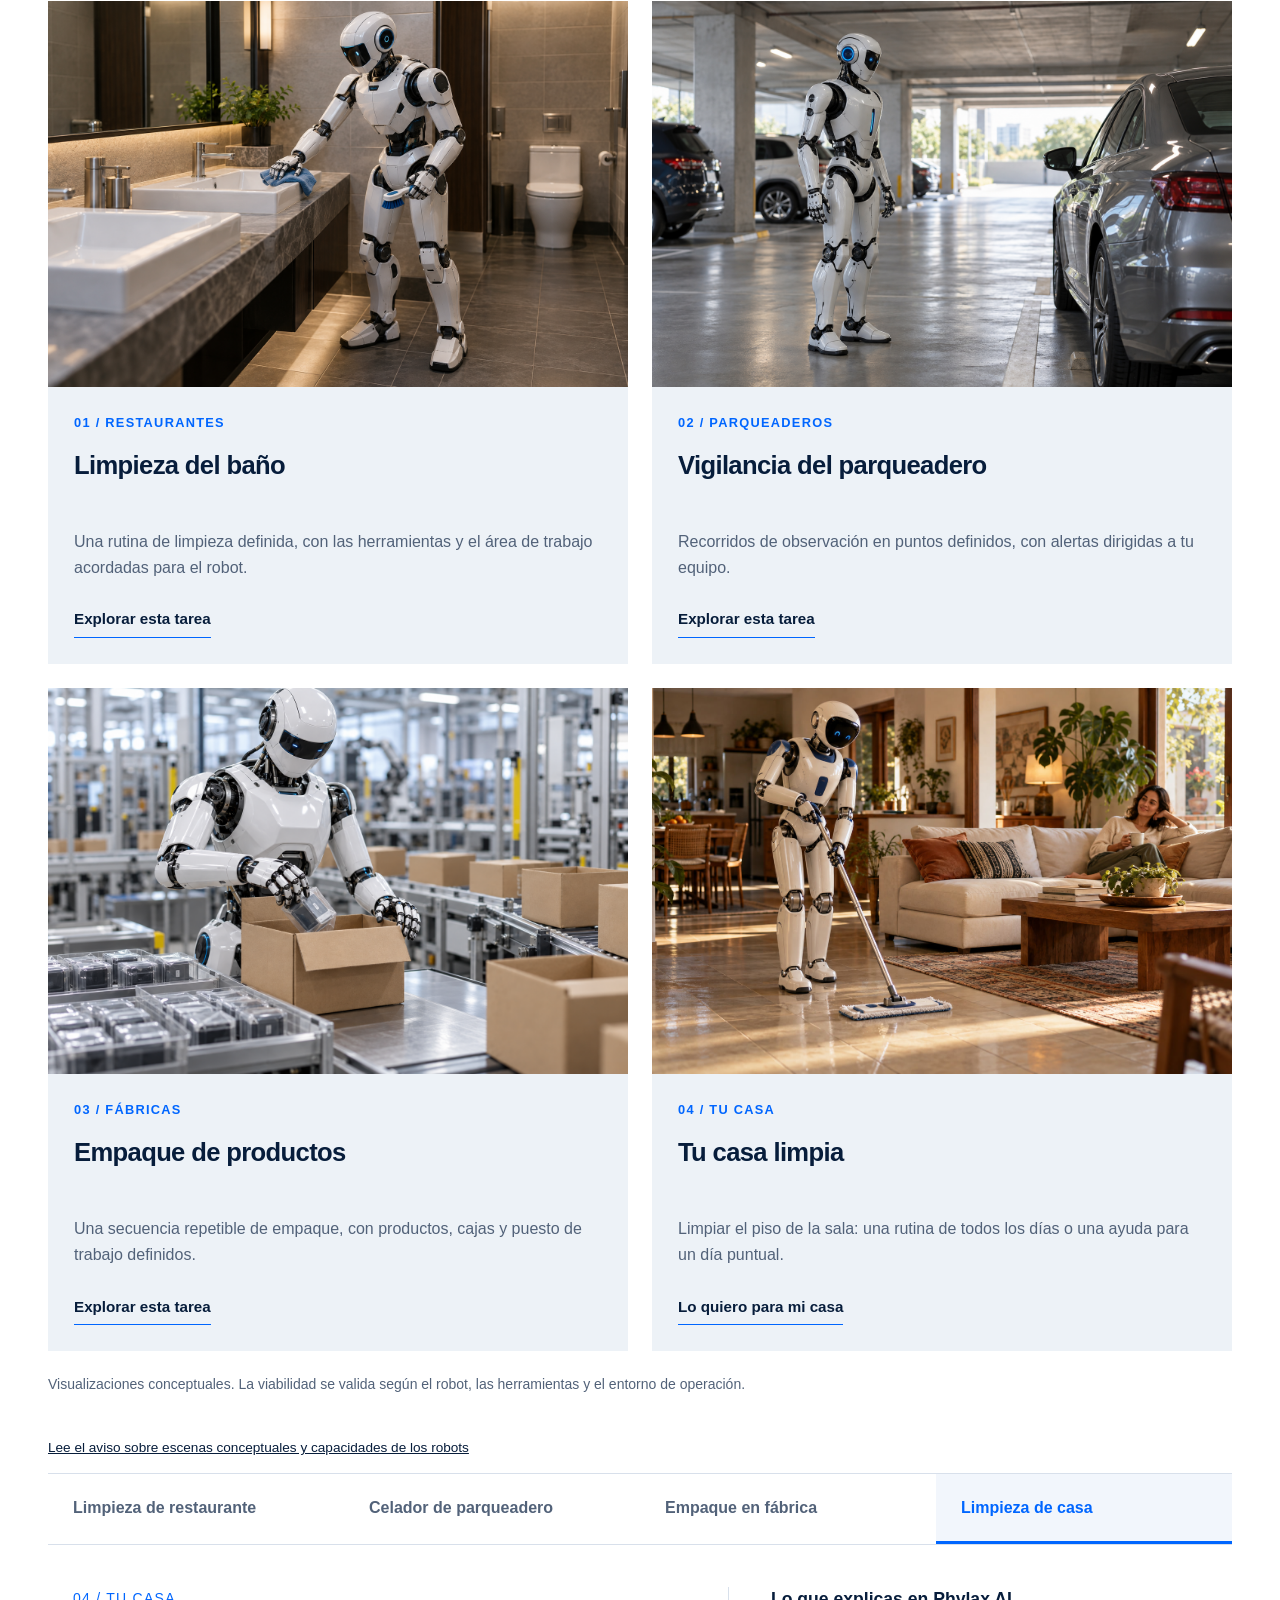
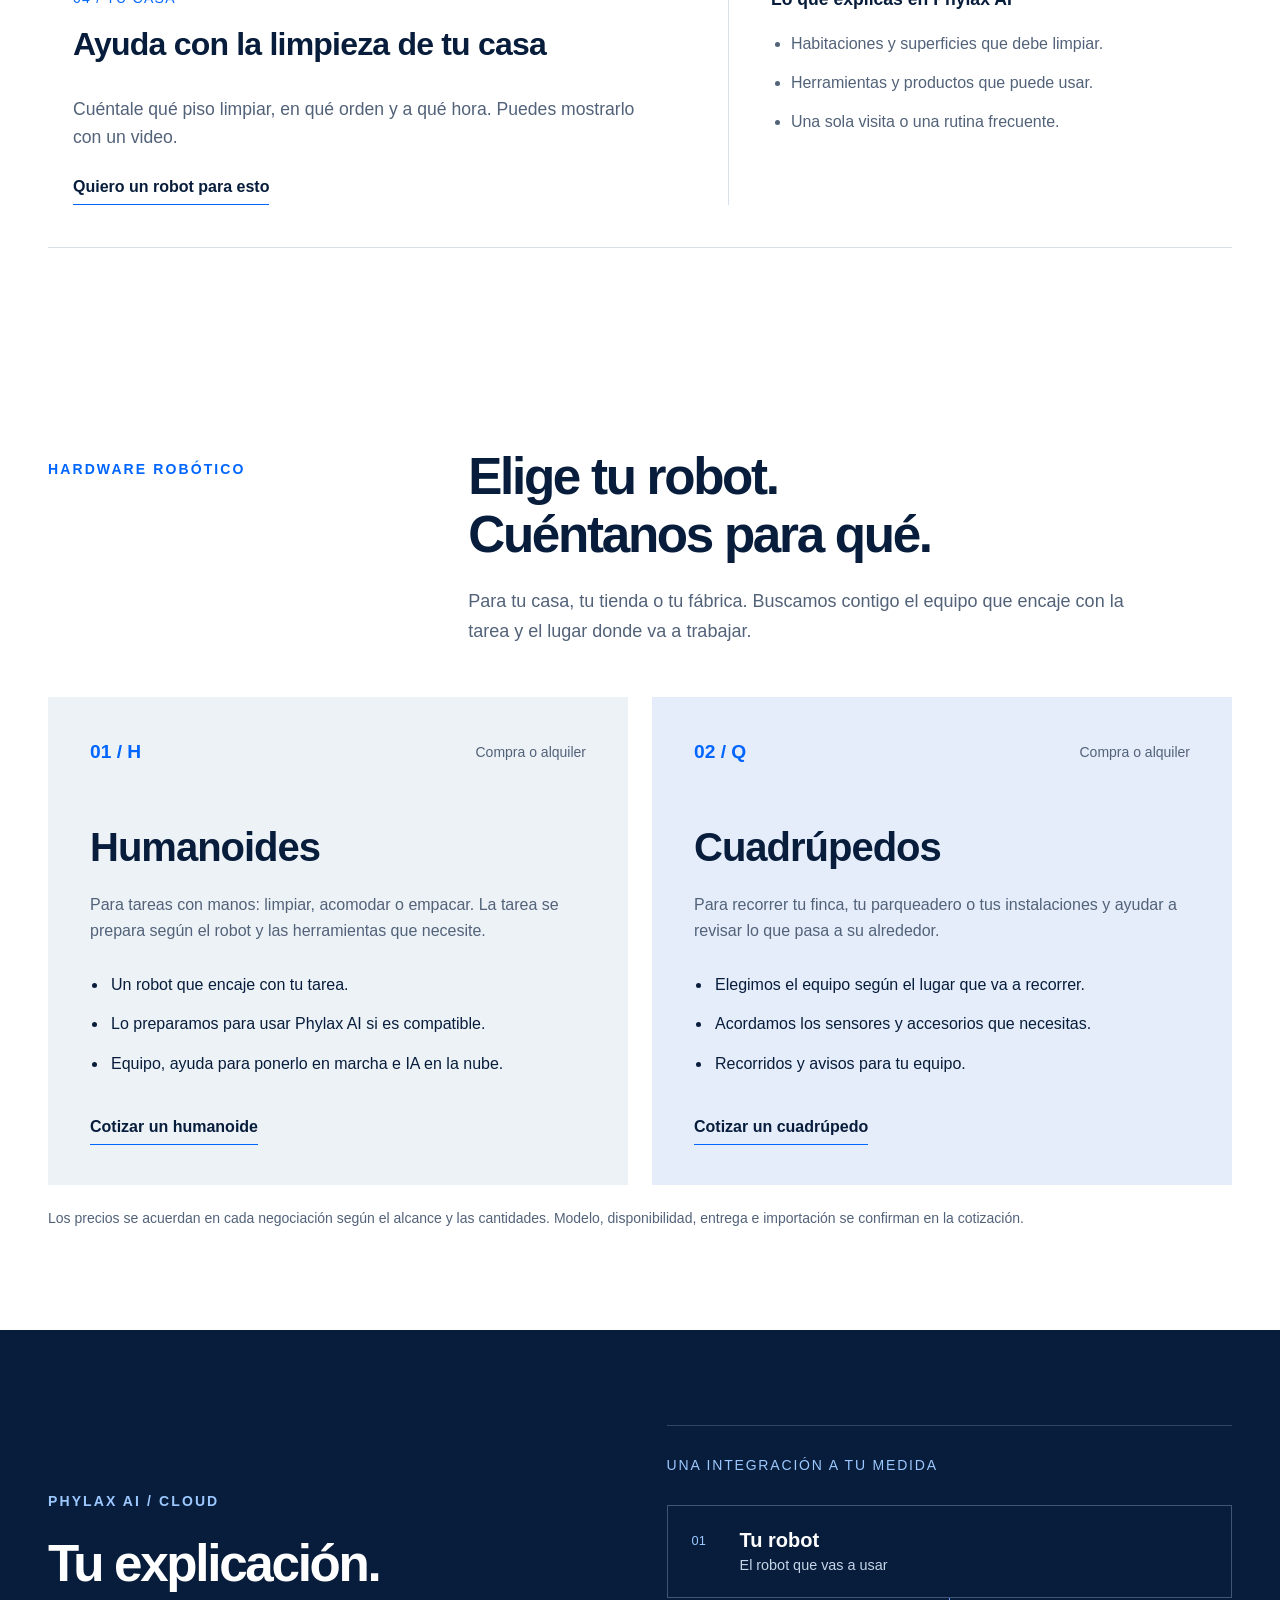
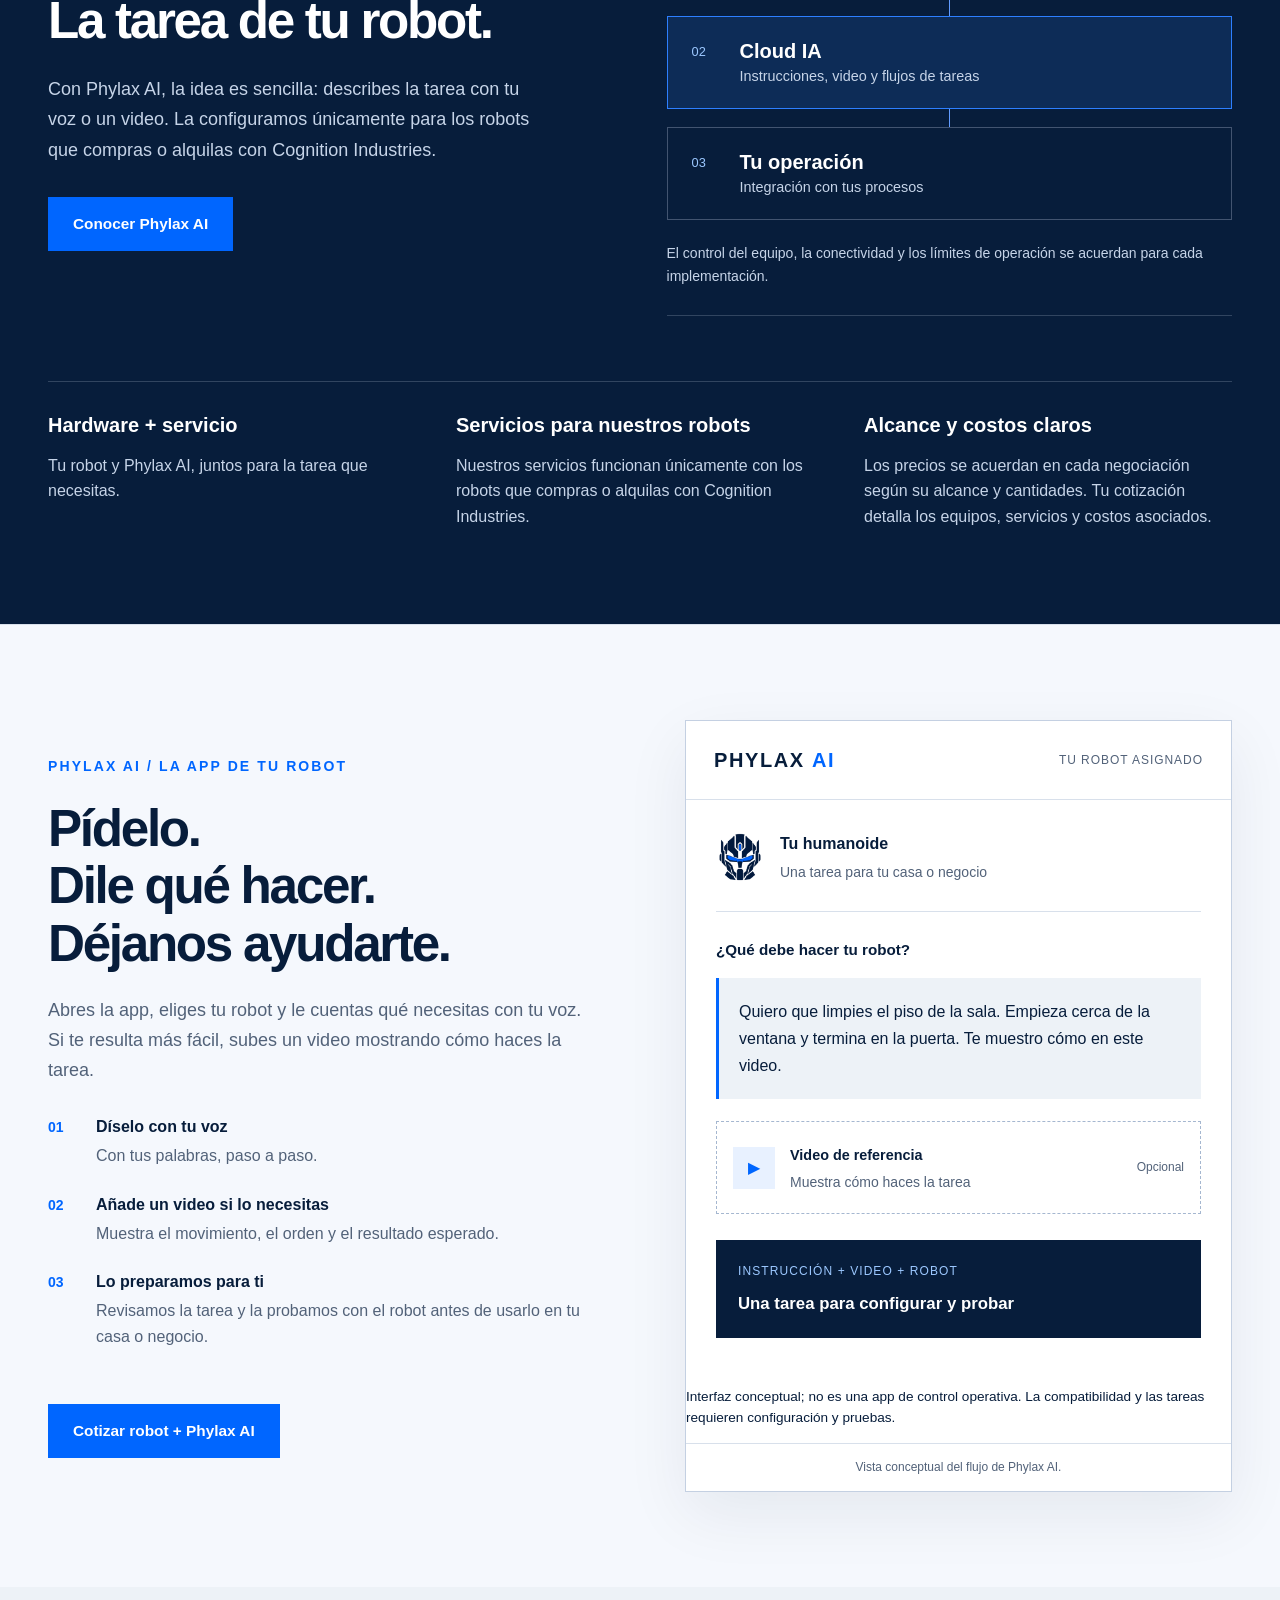
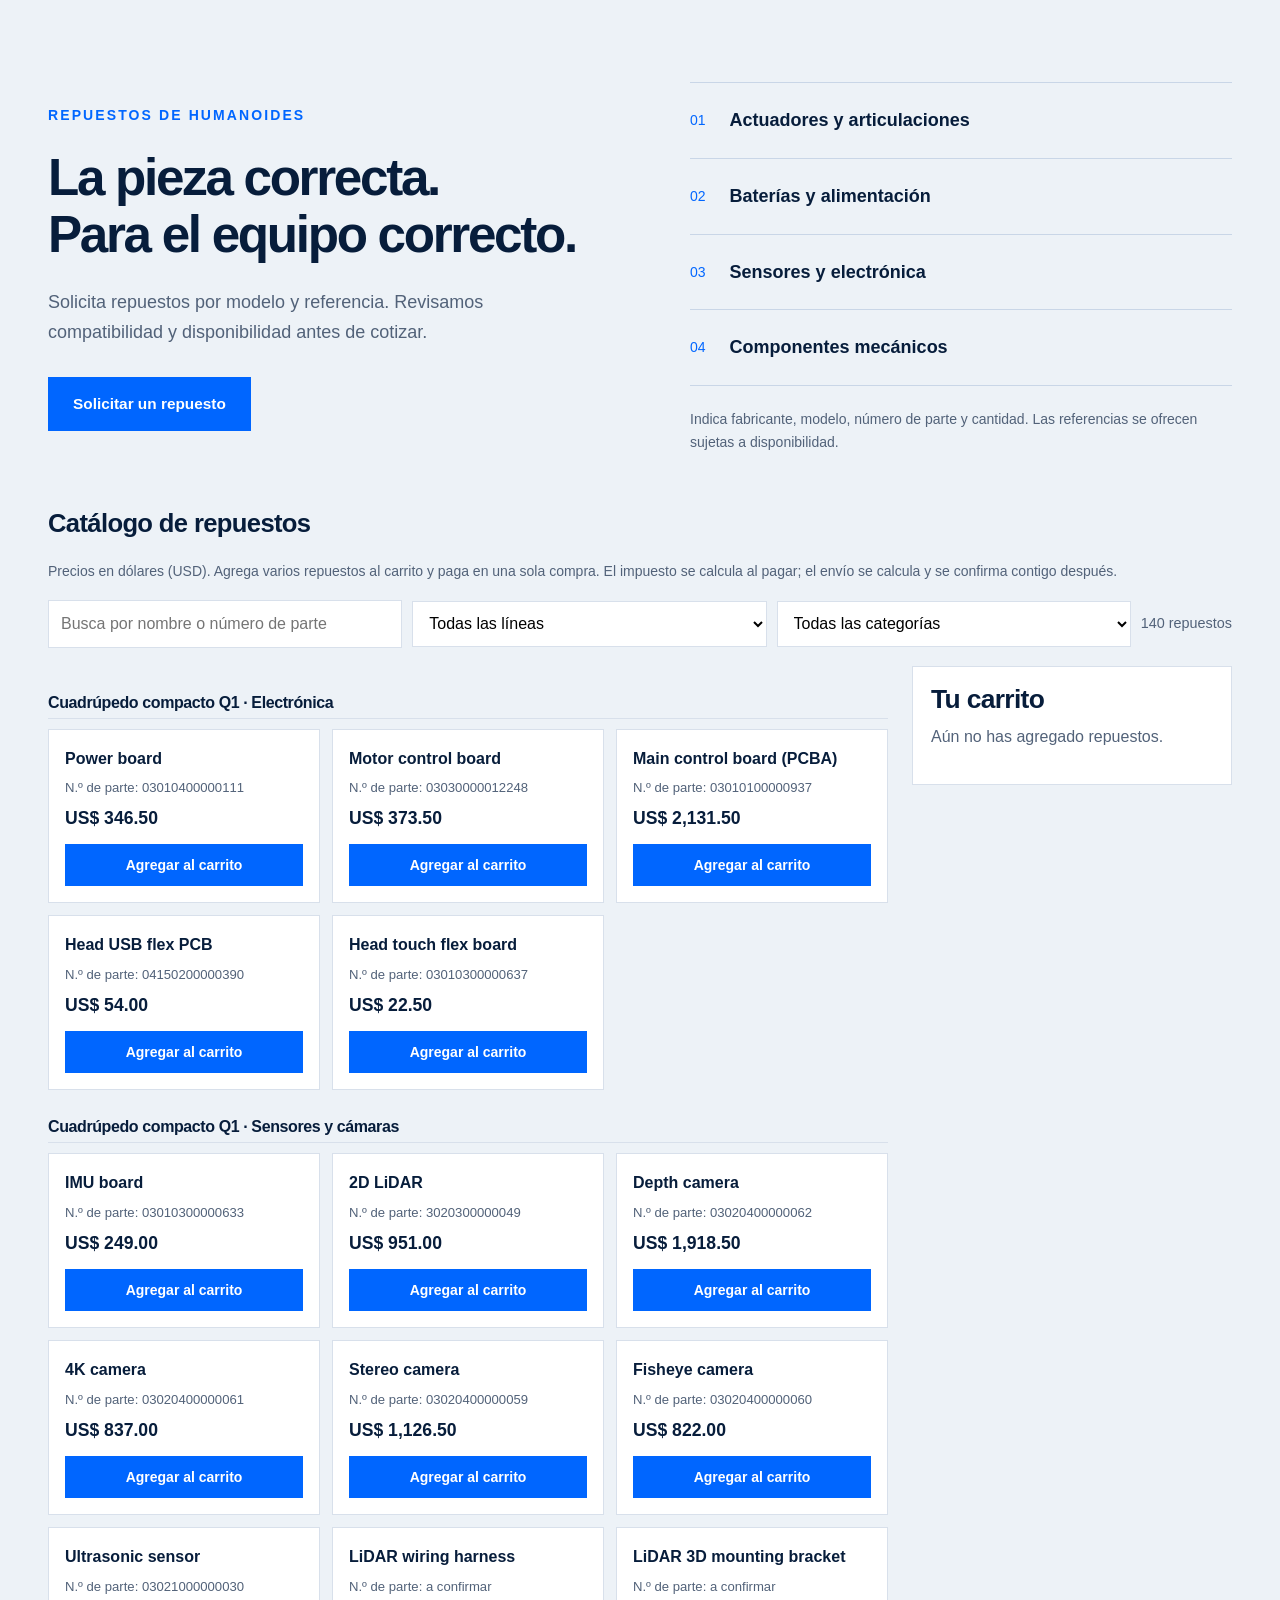
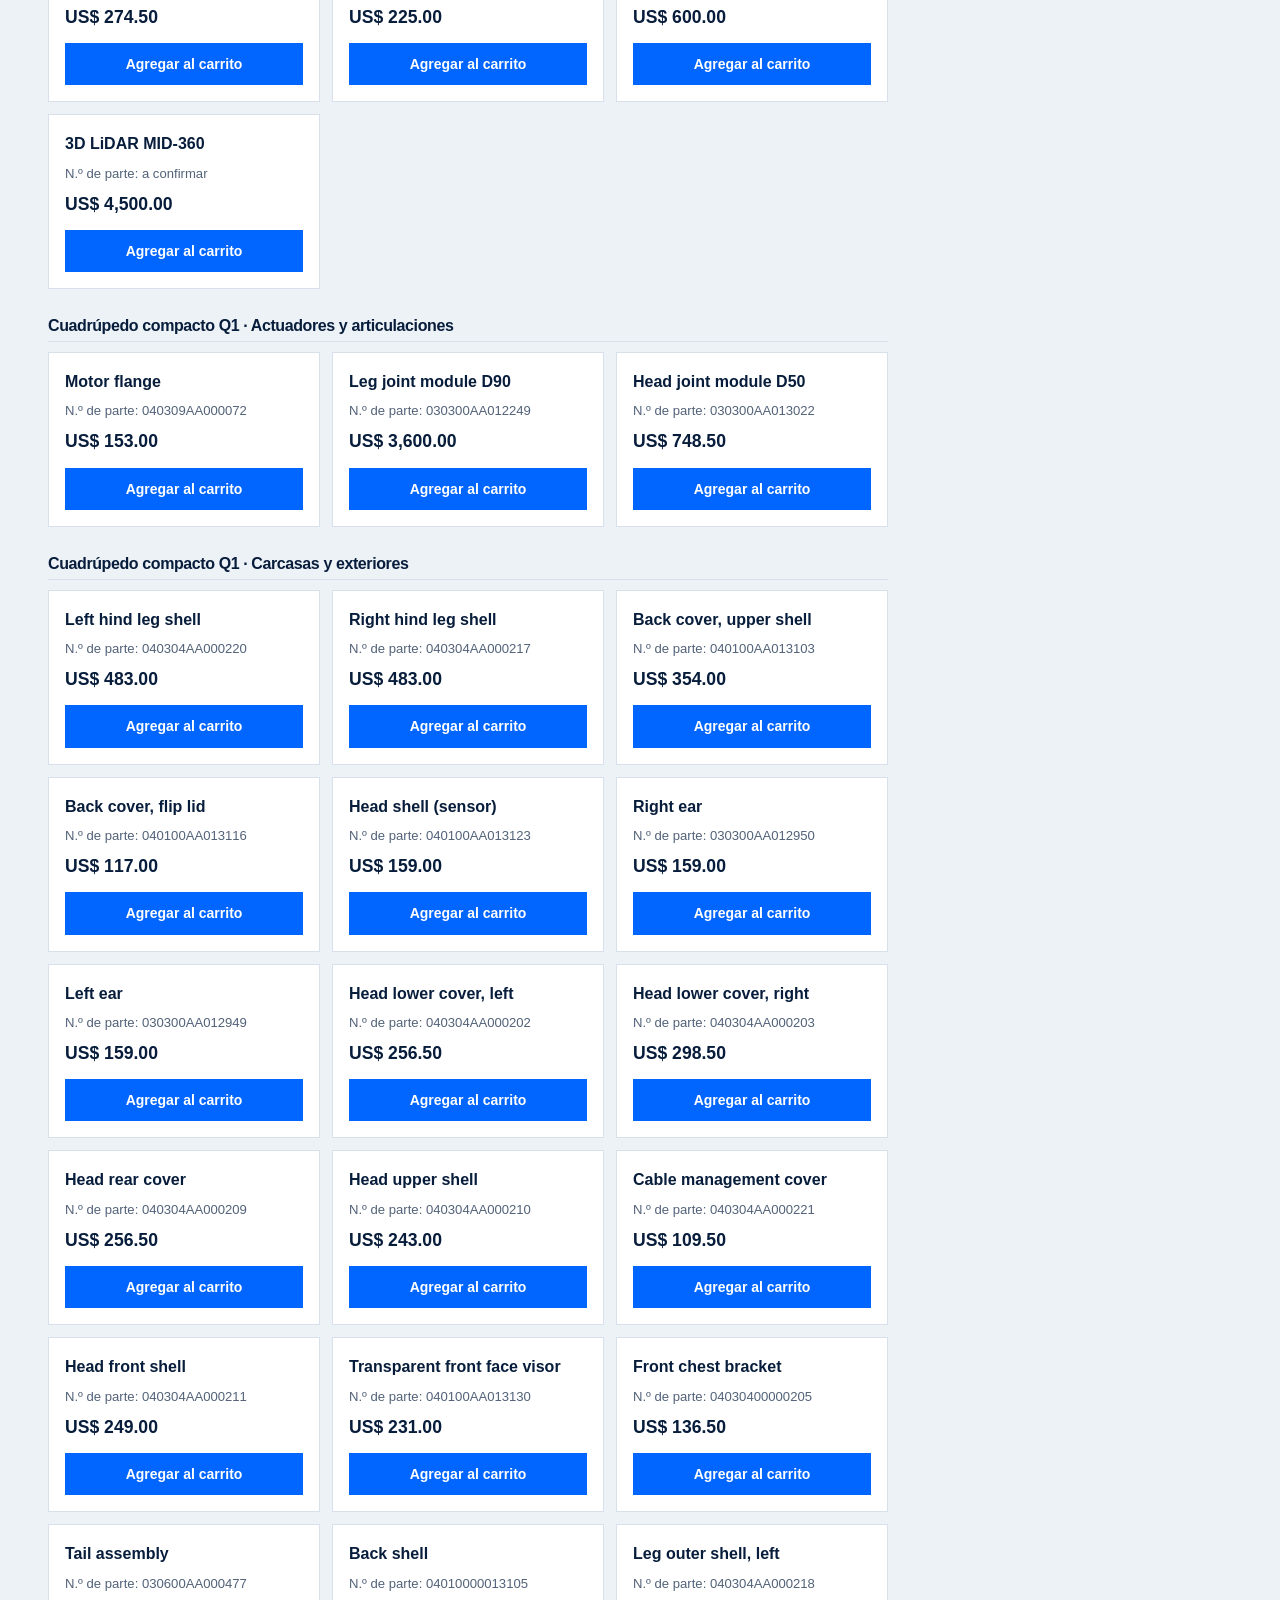
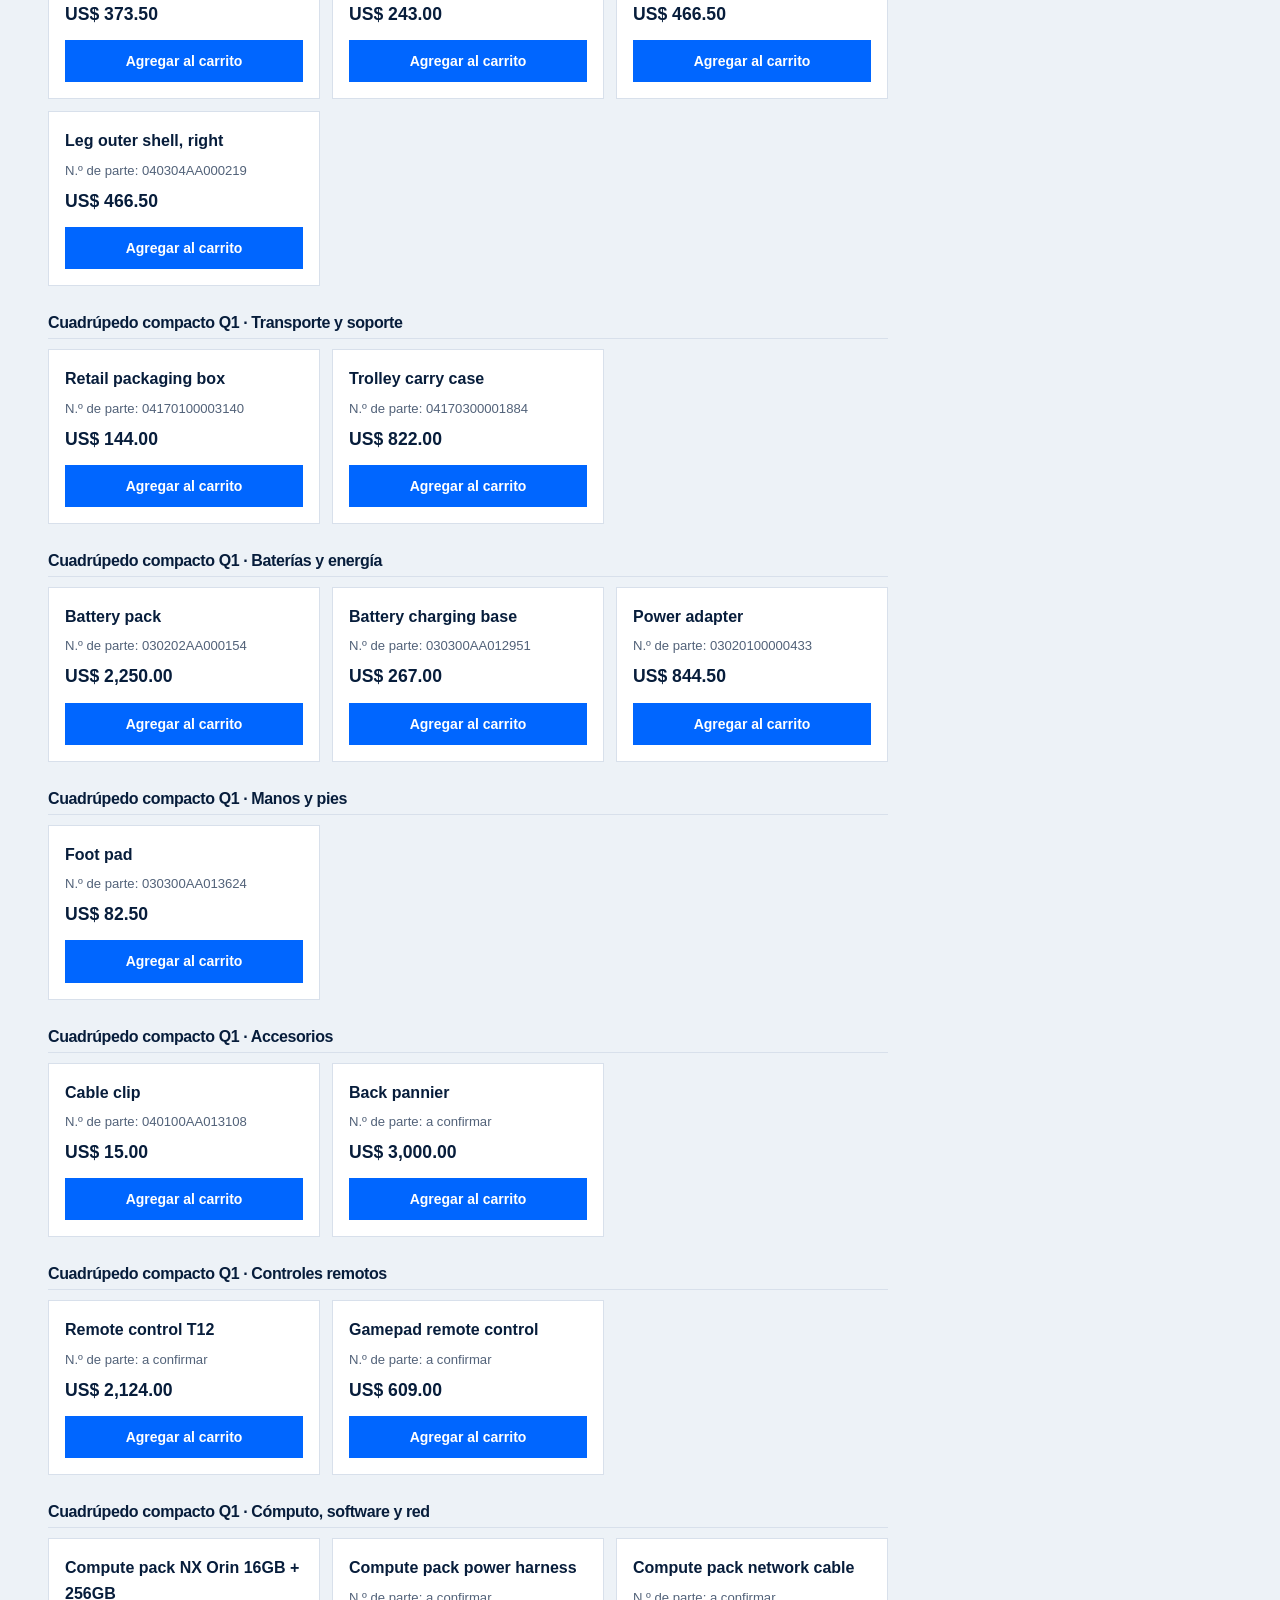
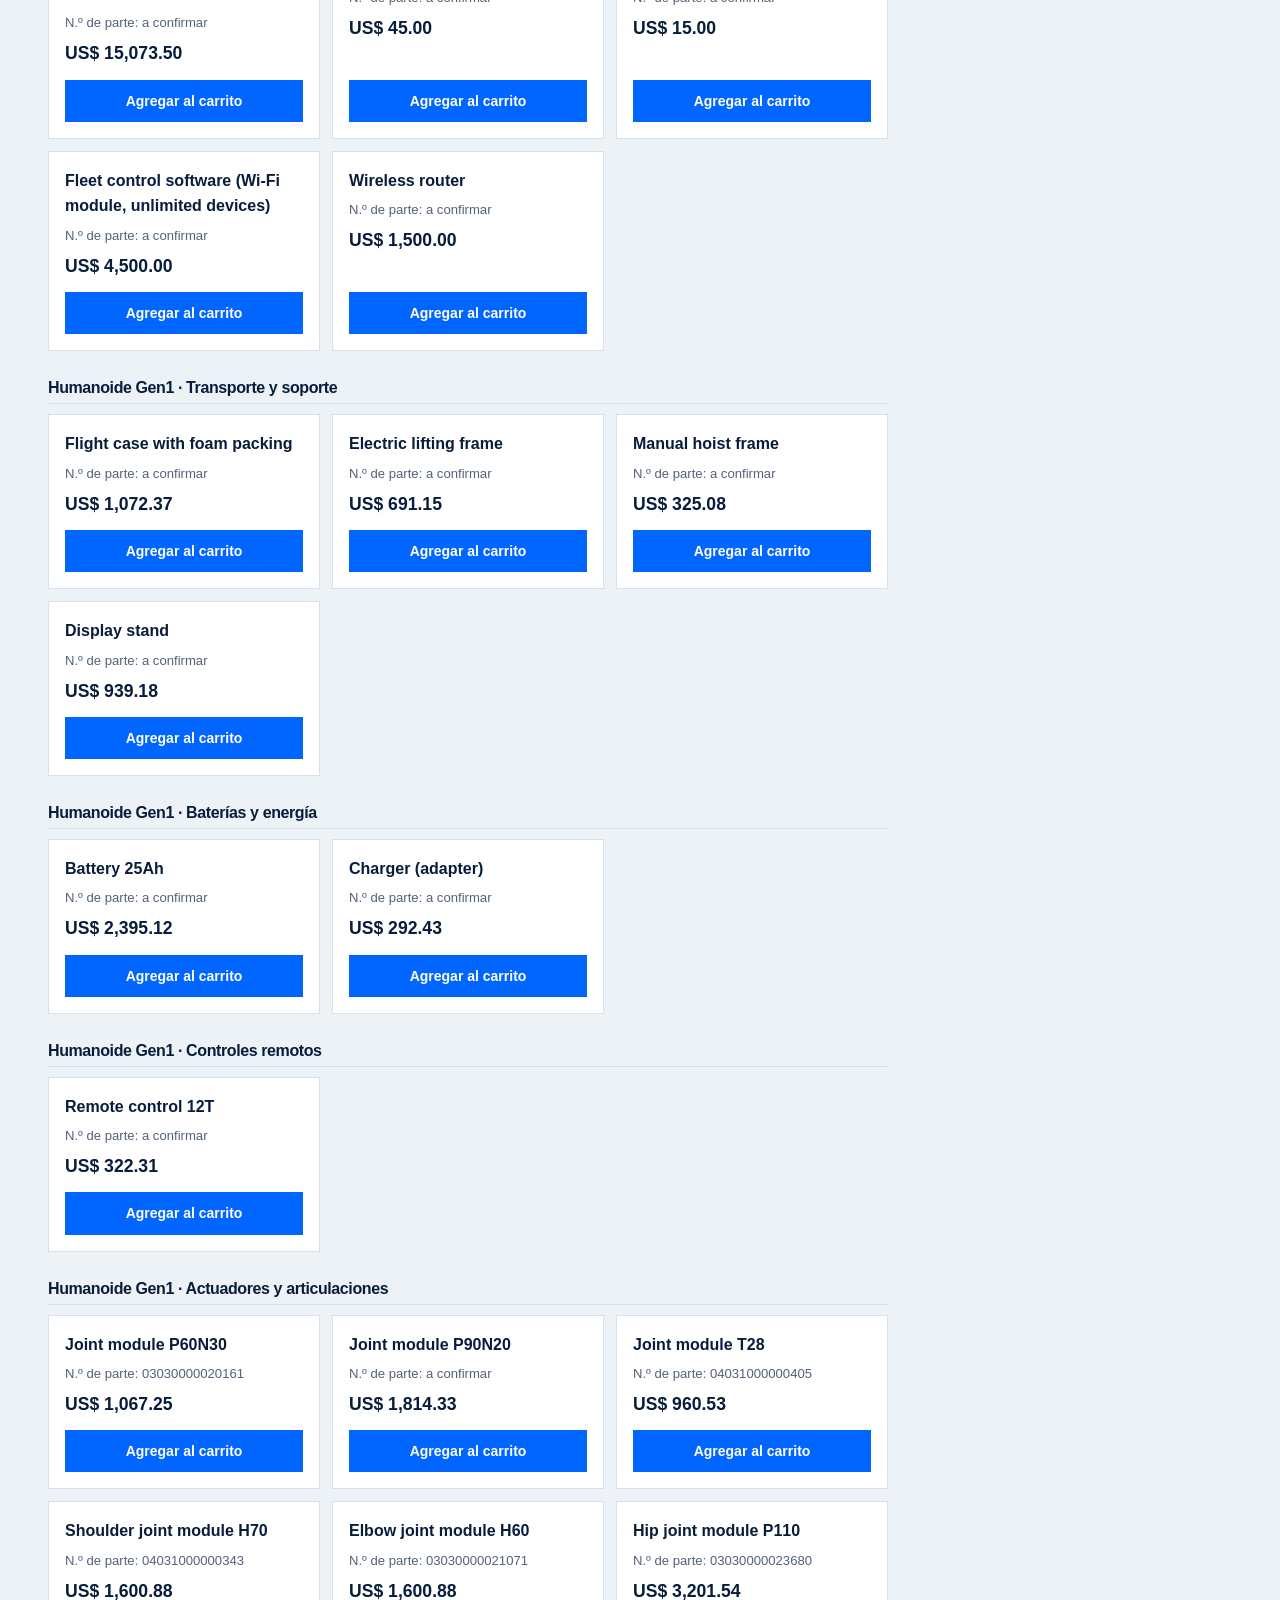
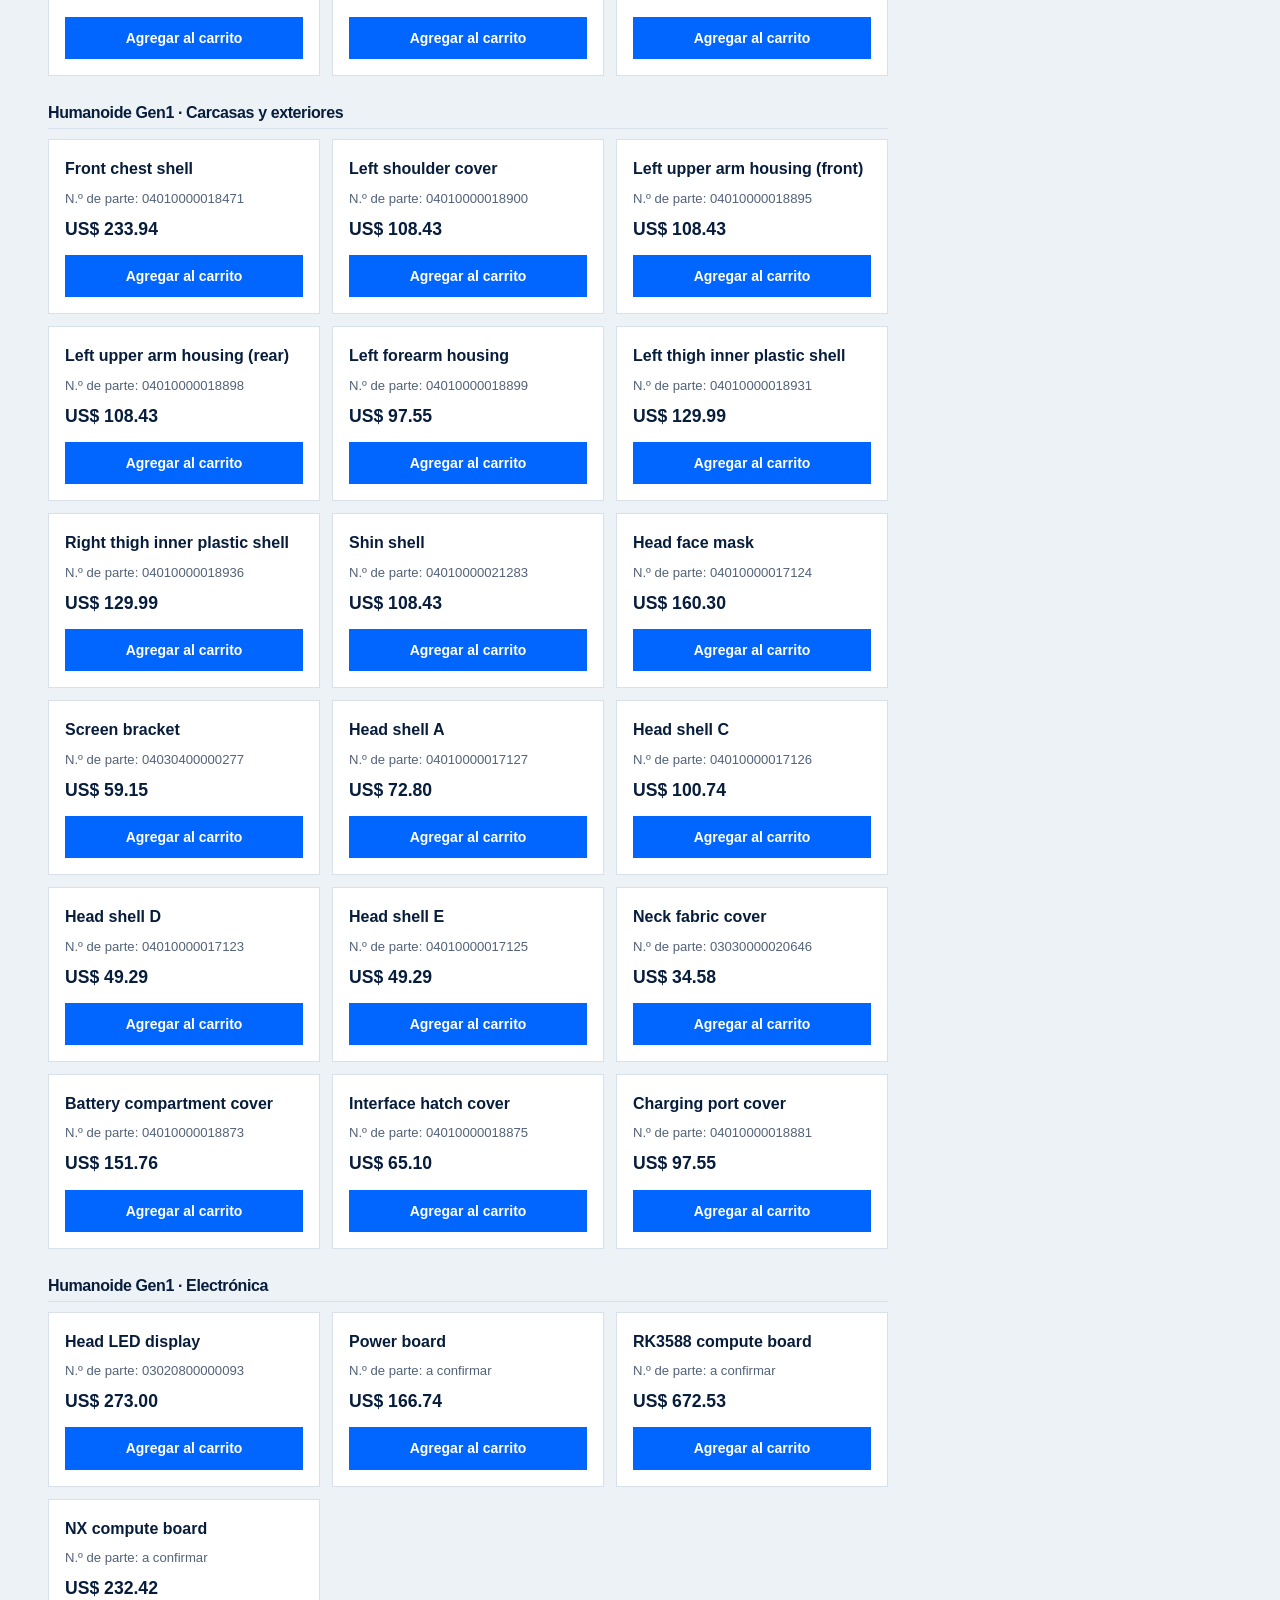
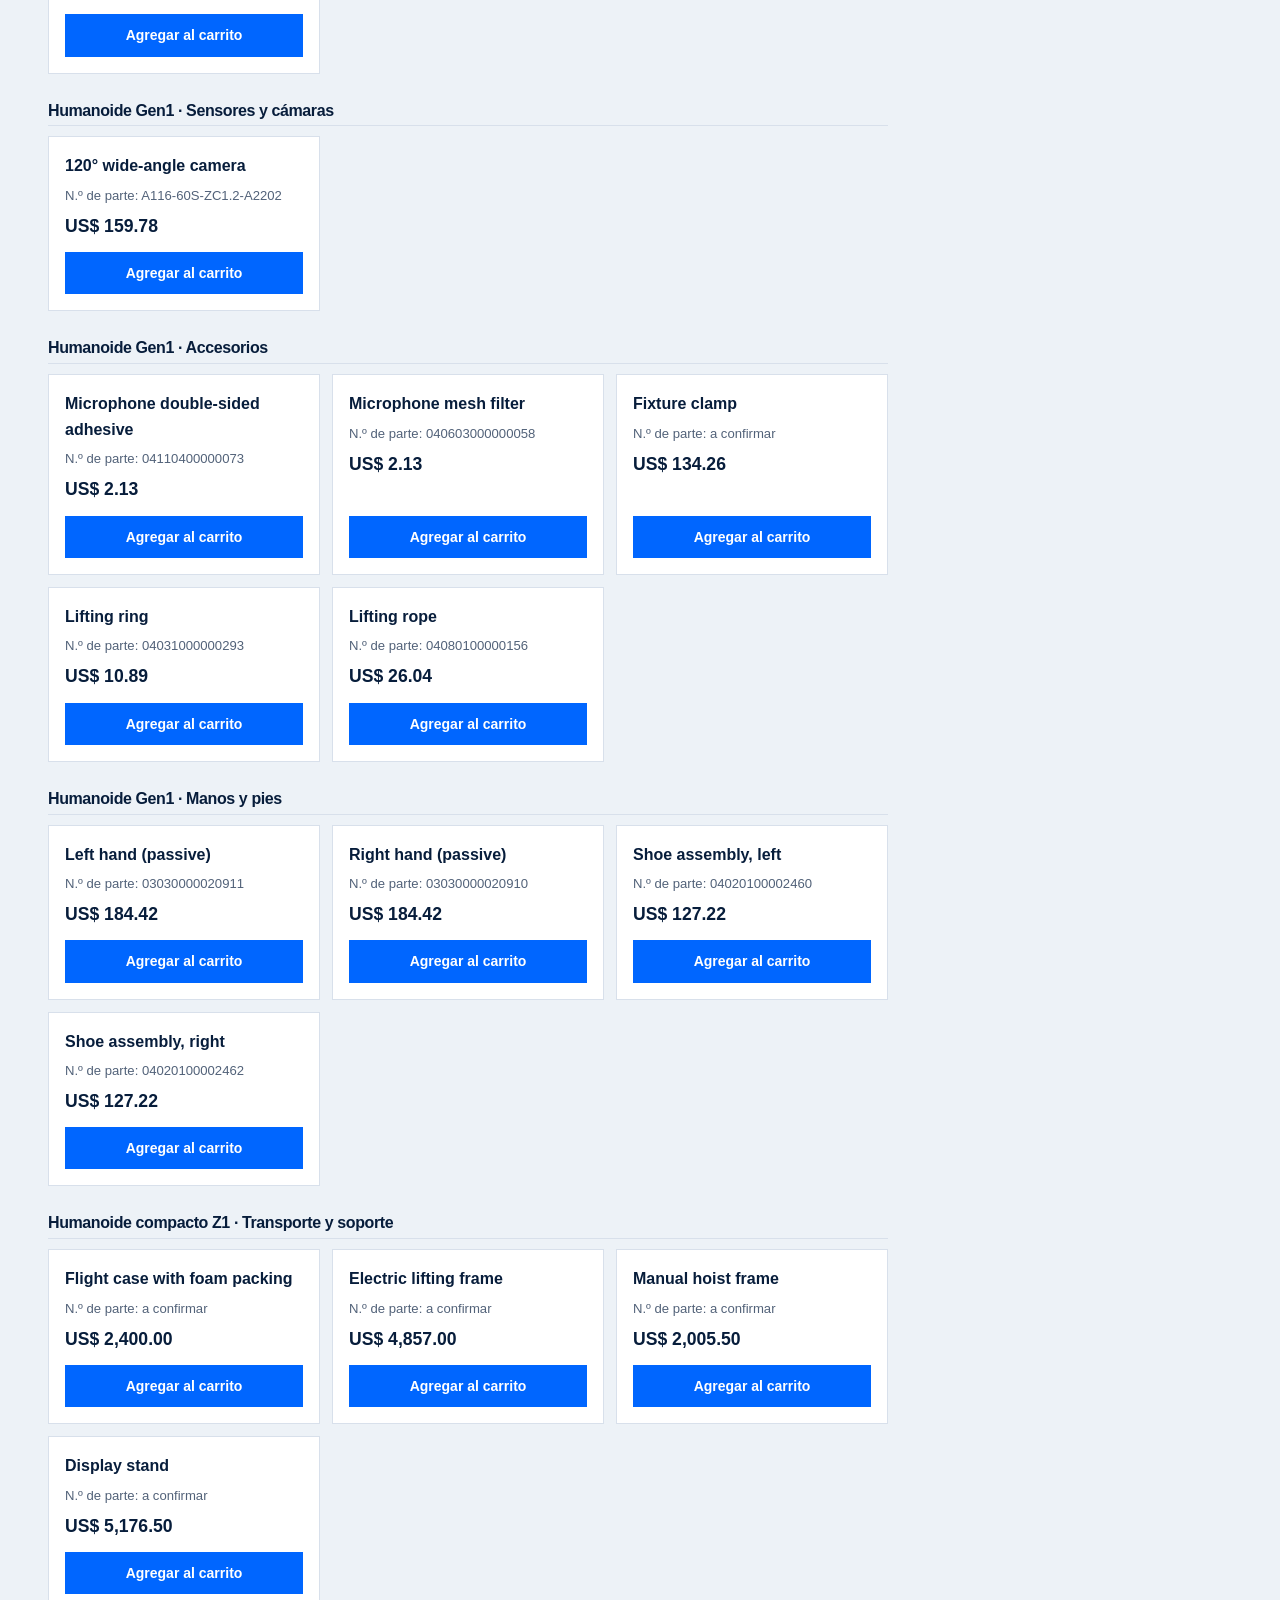
==== commit c5399292: "Carrito de repuestos con Stripe Checkout desde el Worker" ====
--- a/index.html
+++ b/index.html
@@ -19,7 +19,7 @@
 
 <section class="phylax-section" id="phylax-app"><div class="container phylax-grid"><div><p class="eyebrow" data-en="PHYLAX AI / YOUR ROBOT'S APP">PHYLAX AI / LA APP DE TU ROBOT</p><h2 data-en="Request it.&lt;br&gt;Tell it what to do.&lt;br&gt;Let us help.">Pídelo.<br/>Dile qué hacer.<br/>Déjanos ayudarte.</h2><p class="intro" data-en="Open the app, choose your robot and use your voice to say what you need. If it is easier, upload a video showing how you do the task.">Abres la app, eliges tu robot y le cuentas qué necesitas con tu voz. Si te resulta más fácil, subes un video mostrando cómo haces la tarea.</p><ol class="phylax-steps"><li><b data-en="Say it with your voice">Díselo con tu voz</b><span data-en="Use your own words, step by step.">Con tus palabras, paso a paso.</span></li><li><b data-en="Add a video if useful">Añade un video si lo necesitas</b><span data-en="Show the movement, order and expected result.">Muestra el movimiento, el orden y el resultado esperado.</span></li><li><b data-en="We set it up for you">Lo preparamos para ti</b><span data-en="We review and test the task with the robot before it works in your home or business.">Revisamos la tarea y la probamos con el robot antes de usarlo en tu casa o negocio.</span></li></ol><button class="button" data-en="Request robot + Phylax AI" data-solution="Hardware + Cloud IA">Cotizar robot + Phylax AI</button></div>
 <div class="app-concept"><div class="app-title"><span class="app-logotype">PHYLAX <b>AI</b></span><span class="app-subtitle" data-en="YOUR ASSIGNED ROBOT">TU ROBOT ASIGNADO</span></div><div class="app-body"><div class="app-robot-row"><img alt="" height="54" src="simbolo-cognition.png" width="48"/><div><b data-en="Your humanoid">Tu humanoide</b><p data-en="A task for your home or business">Una tarea para tu casa o negocio</p></div></div><p class="app-label" data-en="What should your robot do?">¿Qué debe hacer tu robot?</p><blockquote id="app-instruction">Limpia el lavamanos y las superficies del baño del restaurante. Sigue el orden que muestro en el video y trabaja dentro del área asignada.</blockquote><div class="video-reference"><span aria-hidden="true" class="video-play">▶</span><div><b data-en="Reference video">Video de referencia</b><p data-en="Show how you do the task">Muestra cómo haces la tarea</p></div><span class="video-optional" data-en="Optional">Opcional</span></div><div class="app-task"><span data-en="INSTRUCTION + VIDEO + ROBOT">INSTRUCCIÓN + VIDEO + ROBOT</span><strong data-en="A task ready to configure and test">Una tarea para configurar y probar</strong></div></div><p class="legal-nearby" data-en="Concept interface, not a live robot-control app. Compatibility and tasks require configuration and testing.">Interfaz conceptual; no es una app de control operativa. La compatibilidad y las tareas requieren configuración y pruebas.</p><p class="app-concept-caption" data-en="Concept view of the Phylax AI workflow.">Vista conceptual del flujo de Phylax AI.</p></div></div></section>
-<section class="parts-section" id="repuestos"><div class="container parts-grid"><div><p class="eyebrow" data-en="HUMANOID SPARE PARTS">REPUESTOS DE HUMANOIDES</p><h2 data-en="The right part.&lt;br&gt;For the right equipment.">La pieza correcta.<br/>Para el equipo correcto.</h2><p class="intro" data-en="Request parts by model and reference. We review compatibility and availability before quoting.">Solicita repuestos por modelo y referencia. Revisamos compatibilidad y disponibilidad antes de cotizar.</p><button class="button" data-en="Request a spare part" data-solution="Repuestos">Solicitar un repuesto</button></div><div class="parts-list"><div><span>01</span><strong data-en="Actuators and joints">Actuadores y articulaciones</strong></div><div><span>02</span><strong data-en="Batteries and power">Baterías y alimentación</strong></div><div><span>03</span><strong data-en="Sensors and electronics">Sensores y electrónica</strong></div><div><span>04</span><strong data-en="Mechanical components">Componentes mecánicos</strong></div><p class="note" data-en="Provide manufacturer, model, part number and quantity. References are offered subject to availability.">Indica fabricante, modelo, número de parte y cantidad. Las referencias se ofrecen sujetas a disponibilidad.</p></div></div><div class="container rp" id="catalogo-repuestos"><h3 class="rp-title">Catálogo de repuestos</h3><p class="note">Precios en dólares (USD). El impuesto de venta y el envío se calculan al pagar según tu dirección.</p><div class="rp-filters"><input id="rp-q" type="search" placeholder="Busca por nombre o número de parte" aria-label="Buscar repuesto"/><select id="rp-line" aria-label="Línea de robot"></select><select id="rp-cat" aria-label="Categoría"></select><span id="rp-count" aria-live="polite"></span></div><div id="rp-list"></div></div></section>
+<section class="parts-section" id="repuestos"><div class="container parts-grid"><div><p class="eyebrow" data-en="HUMANOID SPARE PARTS">REPUESTOS DE HUMANOIDES</p><h2 data-en="The right part.&lt;br&gt;For the right equipment.">La pieza correcta.<br/>Para el equipo correcto.</h2><p class="intro" data-en="Request parts by model and reference. We review compatibility and availability before quoting.">Solicita repuestos por modelo y referencia. Revisamos compatibilidad y disponibilidad antes de cotizar.</p><button class="button" data-en="Request a spare part" data-solution="Repuestos">Solicitar un repuesto</button></div><div class="parts-list"><div><span>01</span><strong data-en="Actuators and joints">Actuadores y articulaciones</strong></div><div><span>02</span><strong data-en="Batteries and power">Baterías y alimentación</strong></div><div><span>03</span><strong data-en="Sensors and electronics">Sensores y electrónica</strong></div><div><span>04</span><strong data-en="Mechanical components">Componentes mecánicos</strong></div><p class="note" data-en="Provide manufacturer, model, part number and quantity. References are offered subject to availability.">Indica fabricante, modelo, número de parte y cantidad. Las referencias se ofrecen sujetas a disponibilidad.</p></div></div><div class="container rp" id="catalogo-repuestos"><h3 class="rp-title">Catálogo de repuestos</h3><p class="note">Precios en dólares (USD). Agrega varios repuestos al carrito y paga en una sola compra. El impuesto se calcula al pagar; el envío se calcula y se confirma contigo después.</p><div class="rp-filters"><input id="rp-q" type="search" placeholder="Busca por nombre o número de parte" aria-label="Buscar repuesto"/><select id="rp-line" aria-label="Línea de robot"></select><select id="rp-cat" aria-label="Categoría"></select><span id="rp-count" aria-live="polite"></span></div><div class="rp-layout"><div id="rp-list"></div><aside id="rp-cart" aria-label="Carrito"></aside></div></div></section>
 <section class="section container"><div class="section-head"><p class="eyebrow" data-en="HOW WE WORK">CÓMO TRABAJAMOS</p><h2 data-en="From “I need help”&lt;br&gt;to “let’s do it”.">De “necesito ayuda”<br/>a “vamos a hacerlo”.</h2></div><ol class="steps"><li><span>01</span><h3 data-en="Tell us">Cuéntanos</h3><p data-en="What do you want it to do in your home, store or factory?">¿Qué quieres que haga en tu casa, tu tienda o tu fábrica?</p></li><li><span>02</span><h3 data-en="Choose how to get it">Elige cómo tenerlo</h3><p data-en="Buy or rent. Every day or only when needed.">Compra o alquiler. Todos los días o solo cuando lo necesites.</p></li><li><span>03</span><h3 data-en="We prepare it">Lo preparamos</h3><p data-en="We agree on the equipment, task, price and terms.">Acordamos el equipo, la tarea, el precio y las condiciones.</p></li><li><span>04</span><h3 data-en="Receive it">Lo recibes</h3><p data-en="We coordinate delivery and setup for the agreed task.">Coordinamos el envío y la puesta en marcha para la tarea acordada.</p></li></ol></section>
 <section class="quote-section" id="cotizar"><div class="container quote-grid"><div><p class="eyebrow light" data-en="LET'S START WITH YOUR TASK">EMPECEMOS CON TU TAREA</p><h2 data-en="What should&lt;br&gt;your robot&lt;br&gt;do?">¿Qué quieres<br/>que haga<br/>tu robot?</h2><p data-en="Tell us what you need. We prepare your request to continue on WhatsApp.">Cuéntanos qué necesitas. Preparamos tu solicitud para conversar por WhatsApp.</p><a class="phone" href="https://wa.me/17543006570" rel="noopener noreferrer" target="_blank">+1 754 300 6570</a></div><form id="quote-form"><div class="form-grid"><div class="field"><label data-en="Your name" for="name">Tu nombre</label><input autocomplete="name" id="name" maxlength="100" name="name" required=""/></div><div class="field"><label data-en="Your store or company (optional)" for="company">Tu tienda o empresa (opcional)</label><input autocomplete="organization" id="company" maxlength="120" name="company"/></div><div class="field"><label data-en="Which country do you need it in?" for="country">¿En qué país lo necesitas?</label><select id="country" name="country" required=""><option data-en="Select a country" value="">Selecciona un país</option><option data-en="Colombia" value="Colombia">Colombia</option><option>México</option><option>Chile</option><option>Perú</option><option>Argentina</option><option>Brasil</option><option>Ecuador</option><option>Venezuela</option><option>Panamá</option><option>Costa Rica</option><option>Uruguay</option><option>República Dominicana</option><option data-en="Another Latin American country" value="Otro">Otro país de Latinoamérica</option></select></div><div class="field"><label data-en="What do you need?" for="solution">¿Qué necesitas?</label><select id="solution" name="solution" required=""><option data-en="Select a solution" value="">Selecciona una solución</option><option data-en="Humanoid" value="Humanoide">Humanoide</option><option data-en="Quadruped" value="Cuadrúpedo">Cuadrúpedo</option><option data-en="AI Cloud" value="Cloud IA">Cloud IA</option><option data-en="Humanoid spare parts" value="Repuestos">Repuestos de humanoides</option><option data-en="Robot + AI Cloud" value="Hardware + Cloud IA">Robot + Cloud IA</option></select></div><div class="field"><label data-en="Buy or rent?" for="mode">¿Comprar o alquilar?</label><select id="mode" name="mode" required=""><option data-en="Choose an option" value="">Elige una opción</option><option data-en="Buy" value="Comprar">Comprar</option><option data-en="Rent" value="Alquilar">Alquilar</option><option data-en="Help me choose" value="Quiero orientación">Quiero orientación</option></select></div><div class="field"><label data-en="How often?" for="frequency">¿Para cuánto tiempo?</label><select id="frequency" name="frequency" required=""><option data-en="Choose an option" value="">Elige una opción</option><option data-en="Ongoing work" value="Tarea permanente">Tarea permanente</option><option data-en="One-off task" value="Tarea puntual">Tarea puntual</option><option data-en="Still deciding" value="Por definir">Por definir</option></select></div><div class="field full"><label data-en="Describe your task or the part you need" for="task">Describe tu tarea o el repuesto que buscas</label><textarea data-placeholder-en="Example: I want to rent a robot to clean my home floor once a week." id="task" maxlength="1200" minlength="10" name="task" placeholder="Ejemplo: quiero alquilar un robot para limpiar el piso de mi casa una vez por semana." required="" rows="4"></textarea></div></div><p class="legal-form-notice" data-en="Your request is prepared in your browser. Opening WhatsApp transfers the prefilled text to that service; you choose whether to send it. This page does not store the form in a database.">Tu solicitud se prepara en tu navegador. Al abrir WhatsApp, el texto prellenado se transmite a ese servicio; tú decides si lo envías. Esta página no guarda el formulario en una base de datos.</p><p class="legal-form-notice"><a href="privacidad.html" data-legal-link data-en="Read the privacy policy">Lee la política de privacidad</a> · <a href="terminos.html" data-legal-link data-en="Website terms">Términos del sitio</a></p><button class="button submit" data-en="Prepare WhatsApp request" type="submit">Preparar solicitud por WhatsApp</button><p aria-live="polite" id="form-status" role="status"></p><a data-en="Open WhatsApp and send my request" hidden="" id="message-link" rel="noopener noreferrer" target="_blank">Abrir WhatsApp y enviar mi solicitud</a><noscript><p>Para cotizar, <a href="https://wa.me/17543006570">escríbenos por WhatsApp</a>.</p></noscript></form></div></section>
 <section class="section container faq"><div><p class="eyebrow" data-en="BEFORE REQUESTING A QUOTE">ANTES DE COTIZAR</p><h2 data-en="Frequently asked&lt;br&gt;questions.">Preguntas<br/>frecuentes.</h2></div><div><details><summary data-en="Can I rent it for a one-off task?">¿Puedo alquilarlo para una tarea puntual?</summary><p data-en="Tell us the task, location and how long you need it. We confirm available equipment, rental terms and price with you before booking.">Sí, puedes consultar por alquiler para una tarea puntual o para una rutina permanente. Cuéntanos qué necesitas y por cuánto tiempo; te confirmamos disponibilidad, precio y condiciones antes de reservar.</p></details><details><summary data-en="Can I buy just the robot?">¿Puedo comprar solo el robot?</summary><p data-en="Yes. You can request a hardware proposal or one that includes integration and AI Cloud. Scope is defined around your needs.">Sí. Puedes solicitar una propuesta de hardware o una propuesta que incluya integración y Cloud IA. El alcance se define según tu necesidad.</p></details><details><summary data-en="Does AI Cloud work with every robot?">¿El servicio Cloud IA funciona con cualquier robot?</summary><p data-en="No. Our services, including Phylax AI and AI Cloud, work only with robots that Cognition Industries sells or rents to you. Tasks are defined and validated for the equipment supplied.">No. Nuestros servicios, incluidos Phylax AI y Cloud IA, funcionan únicamente con los robots que Cognition Industries te vende o alquila. Las tareas se definen y validan para el equipo suministrado.</p></details><details><summary data-en="How is pricing defined?">¿Cómo se define el precio?</summary><p data-en="Prices are set individually for each negotiation based on the agreed scope and quantities of equipment, spare parts and services. Your written quotation details prices, currency, taxes and associated costs before you accept.">Los precios se fijan para cada negociación según el alcance acordado y las cantidades de equipos, repuestos y servicios. Tu cotización escrita detalla precios, moneda, impuestos y costos asociados antes de que aceptes.</p></details><details><summary data-en="What do I need to request spare parts?">¿Qué necesito para solicitar repuestos?</summary><p data-en="Manufacturer, humanoid model, part reference, quantity and delivery country. If you do not know the reference, describe the component and share its details on WhatsApp.">Fabricante, modelo del humanoide, referencia de la pieza, cantidad y país de entrega. Si no conoces la referencia, descríbenos el componente y comparte sus datos por WhatsApp.</p></details></div></section>
--- a/styles.css
+++ b/styles.css
@@ -8,3 +8,4 @@
 @media(max-width:760px){.industry-scenes{grid-template-columns:1fr;gap:26px}.industry-scenes img{aspect-ratio:16/10;max-height:420px}.scene-copy{padding:25px}.scene-copy h3{min-height:0;font-size:1.8rem}.phylax-grid{grid-template-columns:1fr;gap:40px}.phylax-section{padding-block:65px}.app-subtitle{max-width:none}.scene-disclosure{margin-bottom:32px}.corporate-address{flex-direction:column;gap:10px}.video-reference{gap:11px}.video-optional{font-size:.75rem}}
 .film-hero{background:#071d3b;color:white;padding:52px 0 30px}.film-heading h1{font-size:clamp(2.3rem,5.2vw,4.7rem);line-height:1.06;letter-spacing:-.045em;margin:16px 0 20px}.film-heading>p:not(.eyebrow){font-size:1.25rem;max-width:650px}.film-heading .hero-actions{margin:24px 0 30px}.film-player video{display:block;width:100%;max-height:620px;aspect-ratio:16/9;object-fit:contain;background:#030b17;border-radius:14px}.film-caption{font-size:.875rem;color:#c5d3e4;margin:12px 0 0}.industry-scenes{grid-template-columns:repeat(2,minmax(0,1fr))}.industry-scenes img{aspect-ratio:3/2;object-fit:cover}.case-tabs{flex-wrap:wrap}.film-heading .text-link{color:white}.film-heading .hero-actions{display:flex;flex-wrap:wrap;align-items:center;gap:25px}@media(max-width:760px){.industry-scenes{grid-template-columns:1fr}.film-hero{padding-top:30px}.film-player video{border-radius:7px}.film-heading h1{font-size:2.6rem}}
 .rp{margin-top:56px}.rp-title{font-size:1.6rem;margin:0 0 6px;color:var(--navy)}.rp-filters{display:flex;flex-wrap:wrap;gap:10px;align-items:center;margin:18px 0}.rp-filters input,.rp-filters select{min-height:46px;padding:10px 12px;border:1px solid var(--line);background:#fff;font:inherit;flex:1 1 200px}#rp-count{color:var(--muted);font-size:.9rem}.rp-group{margin:28px 0 10px;font-size:1rem;color:var(--navy);border-bottom:1px solid var(--line);padding-bottom:6px}.rp-grid{display:grid;grid-template-columns:repeat(auto-fill,minmax(220px,1fr));gap:12px}.rp-card{display:flex;flex-direction:column;gap:6px;background:#fff;border:1px solid var(--line);padding:16px}.rp-pn{font-size:.82rem;color:var(--muted);word-break:break-all}.rp-price{font-weight:700;font-size:1.1rem;color:var(--navy);margin-bottom:6px}.rp-card .button{margin-top:auto;min-height:42px}.rp-alt{background:var(--navy);border-color:var(--navy)}
+.rp-layout{display:grid;grid-template-columns:1fr 320px;gap:24px;align-items:start}#rp-cart{position:sticky;top:90px;background:#fff;border:1px solid var(--line);padding:18px}#rp-cart h3{margin:0 0 10px;color:var(--navy)}#rp-cart ul{list-style:none;margin:0;padding:0;display:grid;gap:10px}#rp-cart li{display:grid;grid-template-columns:1fr 56px auto 24px;gap:6px;align-items:center;font-size:.86rem}#rp-cart li small{display:block;color:var(--muted);font-size:.74rem}#rp-cart input{width:56px;padding:6px;border:1px solid var(--line)}.rp-x{background:none;border:0;font-size:1.2rem;cursor:pointer;color:var(--muted)}.rp-total{display:flex;justify-content:space-between;margin:14px 0 6px;font-size:1.05rem}#rp-cart .button{width:100%}.rp-msg{color:#b00020;font-size:.85rem}.rp-empty{color:var(--muted)}@media(max-width:900px){.rp-layout{grid-template-columns:1fr}#rp-cart{position:static;order:-1}}
